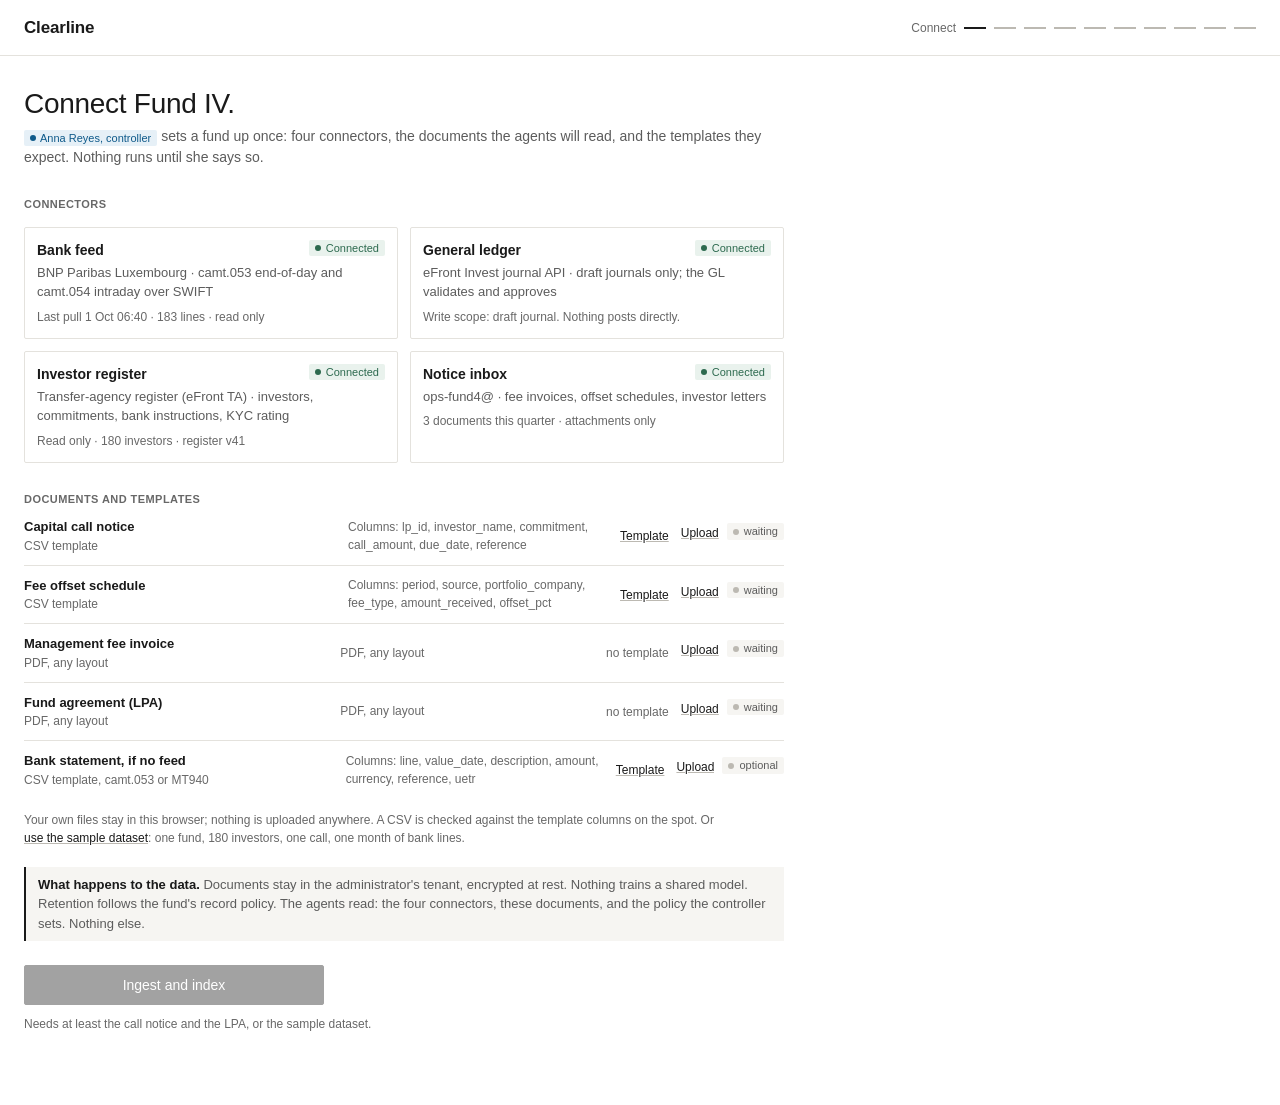
==== index.html @ 4b1d2eee "One seeded dataset drives every screen, with a visible audit The page now generates its material onc" ====
<!doctype html>
<html lang="en">
<head>
<meta charset="utf-8">
<meta name="viewport" content="width=device-width, initial-scale=1, viewport-fit=cover">
<meta name="description" content="Clearline: agentic fund operations for a private-markets fund administrator. A Luxembourg RAIF, one capital call, four agents, people release. A product demo on synthetic data.">
<title>Clearline Fund Ops</title>
</head>
<body>
<style>
/* Clearline, material-first. Relay tokens verbatim. One screen per case: what came in | what the agents did | what you decide. */
:root{--ink:#1a1a1a;--ink-2:#5c5c5c;--ink-3:#686868;--line:#e4e2dd;--line-strong:#bcb9b2;--surface:#ffffff;--subtle:#f6f5f2;--selected:#ecebe6;--critical:#b3121f;--critical-soft:#fbecec;--positive:#2d6a4f;--positive-soft:#e9f2ed;--caution:#7a5200;--caution-soft:#faf3e1;--agent:#4a3f9a;--agent-soft:#edeaf7;--advisor:#0f5a8a;--advisor-soft:#e6f0f7;--client:#0e6b5e;--client-soft:#e4f1ee;--font:"Helvetica Neue",Helvetica,Arial,system-ui,sans-serif;--radius:2px;--radius-lg:8px;--text-caption:11px;--text-meta:12px;--text-body:13px;--text-lead:14px;--text-brief:15px;--text-heading:16px;--text-brand:17px;--text-stat:20px;--text-stat-lg:24px;--text-title:28px;--text-display:30px;color-scheme:light}
*{box-sizing:border-box}
html{font-family:var(--font)}
body{margin:0;background:var(--surface);color:var(--ink);font-size:var(--text-lead);line-height:1.5}
:focus-visible{outline:2px solid var(--ink);outline-offset:2px}
button{font:inherit}
h1,h2,h3,p{margin:0}
.tnum{font-variant-numeric:tabular-nums}
.meta{font-size:var(--text-meta);color:var(--ink-3)}
.top{position:sticky;top:env(safe-area-inset-top,0px);z-index:5;display:flex;height:56px;align-items:center;gap:16px;border-bottom:1px solid var(--line);background:var(--surface);padding:0 24px}
.brand{font-size:var(--text-brand);font-weight:600;letter-spacing:-.01em}
.prog{margin-left:auto;display:flex;align-items:center;gap:8px;font-size:var(--text-meta);color:var(--ink-3)}
.prog i{display:inline-block;width:22px;height:2px;background:var(--line-strong)}.prog i.on{background:var(--ink)}
.back{font-size:var(--text-meta);color:var(--ink-3);background:none;border:0;cursor:pointer;padding:0;text-decoration:underline;text-decoration-color:var(--line-strong)}
main{padding:32px 24px 72px}
.wrap{max-width:1240px;margin:0 auto}
h1.t{font-size:var(--text-title);font-weight:300;line-height:1.15;letter-spacing:-.01em}
.sub{margin-top:6px;color:var(--ink-2)}
.cols{display:grid;grid-template-columns:1.2fr 1.1fr .8fr;gap:28px;margin-top:28px;align-items:start}
.col{min-width:0}
.col>h2{font-size:var(--text-caption);font-weight:600;letter-spacing:.04em;text-transform:uppercase;color:var(--ink-3);margin-bottom:10px;display:flex;align-items:center;gap:8px}
.col>h3{font-size:var(--text-caption);font-weight:600;letter-spacing:.04em;text-transform:uppercase;color:var(--ink-3);margin:18px 0 8px}
.col>h2 .num{display:inline-flex;width:18px;height:18px;border-radius:50%;background:var(--ink);color:var(--surface);font-size:var(--text-caption);align-items:center;justify-content:center;font-weight:600}
.who{display:inline-flex;align-items:center;gap:4px;border-radius:var(--radius);padding:0 6px;font-size:var(--text-caption);font-weight:500;text-transform:none;letter-spacing:0}
.who i{display:inline-block;width:6px;height:6px;border-radius:50%}
.who.agent{background:var(--agent-soft);color:var(--agent)}.who.agent i{background:var(--agent)}
.who.you{background:var(--advisor-soft);color:var(--advisor)}.who.you i{background:var(--advisor)}
.who.client{background:var(--client-soft);color:var(--client)}.who.client i{background:var(--client)}
/* documents */
.doc{border:1px solid var(--line);border-radius:var(--radius);background:var(--surface)}
.doc .hd{display:flex;justify-content:space-between;gap:8px;align-items:baseline;flex-wrap:wrap;padding:10px 12px;border-bottom:1px solid var(--line-strong);font-size:var(--text-meta);color:var(--ink-2)}
.doc .hd b{color:var(--ink);font-weight:600;font-size:var(--text-body)}
table{width:100%;border-collapse:collapse;font-size:var(--text-body)}
th{padding:6px 12px;text-align:left;font-size:var(--text-caption);font-weight:400;color:var(--ink-3);border-bottom:1px solid var(--line)}
td{padding:7px 12px;border-bottom:1px solid var(--line);vertical-align:top}
tr:last-child td{border-bottom:0}
td.num,th.num{text-align:right;white-space:nowrap}
td.dt{white-space:nowrap}
td.desc{font-family:ui-monospace,SFMono-Regular,Menlo,monospace;font-size:var(--text-meta);letter-spacing:-.01em;color:var(--ink-2)}
tr.hl td{background:var(--caution-soft)}
tr.hl td:first-child{box-shadow:inset 3px 0 0 var(--caution)}
tr.ok td{background:var(--positive-soft)}
.tscroll{overflow-x:auto}
.rec{border:1px solid var(--line);border-radius:var(--radius);padding:10px 12px;margin-top:10px;font-size:var(--text-body)}
.rec .nm{font-weight:600;font-size:var(--text-lead)}
.rec dl{display:grid;grid-template-columns:auto 1fr;gap:2px 10px;margin:6px 0 0;font-size:var(--text-meta)}
.rec dt{color:var(--ink-3)}.rec dd{margin:0;color:var(--ink-2)}
.rec.pick{box-shadow:inset 0 0 0 2px var(--ink)}
.rec .tag{float:right;font-size:var(--text-caption);font-weight:500;padding:0 6px;border-radius:var(--radius);margin-left:8px}
.tag.p{background:var(--positive-soft);color:var(--positive)}.tag.c{background:var(--caution-soft);color:var(--caution)}.tag.n{background:var(--subtle);color:var(--ink-2)}
.entry{border:1px solid var(--line);border-radius:var(--radius);background:var(--subtle);font-size:var(--text-body)}
.entry .hd{display:grid;grid-template-columns:1fr auto;gap:12px;padding:6px 12px;border-bottom:1px solid var(--line);font-size:var(--text-caption);color:var(--ink-3)}
.entry .hd b{font-weight:600;color:var(--ink-2)}
.entry .ln{display:grid;grid-template-columns:1fr auto;gap:12px;padding:6px 12px}
.entry .ln+.ln{border-top:1px solid var(--line)}
.entry .ft{padding:6px 12px;border-top:1px solid var(--line);font-size:var(--text-caption);color:var(--ink-3)}
.entry.posted{background:var(--positive-soft);border-color:color-mix(in srgb,var(--positive) 40%,transparent)}
.entry.dropped{opacity:.55}
.b{display:inline-flex;min-height:40px;align-items:center;justify-content:center;border-radius:var(--radius);padding:8px 14px;line-height:1.3;font-size:var(--text-lead);border:1px solid var(--ink);background:var(--surface);color:var(--ink);cursor:pointer;width:100%;text-align:center}
.b:hover{background:var(--subtle)}
.b.pri{background:var(--ink);color:var(--surface)}.b.pri:hover{opacity:.85;background:var(--ink)}
.b+.b{margin-top:8px}
.b[disabled]{opacity:.4;cursor:not-allowed}
.acts{margin-top:14px}
.hint{margin-top:10px;font-size:var(--text-meta);color:var(--ink-3)}
.done{border:1px solid color-mix(in srgb,var(--positive) 40%,transparent);background:var(--positive-soft);border-radius:var(--radius);padding:10px 12px;font-size:var(--text-body)}
.done.over{border-color:var(--line-strong);background:var(--subtle)}
.done b{display:block;font-weight:600;margin-bottom:2px}
.next{margin-top:12px}
.lead{display:flex;gap:16px;align-items:flex-start;margin-top:20px;border-top:1px solid var(--line);padding-top:20px}
.lead p{font-size:var(--text-lead);color:var(--ink-2)}
.narrow{max-width:760px}
.src{margin-top:10px;border-left:2px solid var(--ink);padding:8px 12px;background:var(--subtle);font-size:var(--text-body);color:var(--ink-2)}
.src b{color:var(--ink);font-weight:600}
tr.clk{cursor:pointer}tr.clk:hover td{background:var(--subtle)}tr.sel td{background:var(--selected)}
tr.clk:focus-visible{outline:2px solid var(--ink);outline-offset:-2px}
.ask{margin-top:16px}
.ask input{height:40px;width:100%;border:1px solid var(--line-strong);background:var(--surface);padding:0 10px;font-size:var(--text-lead);color:var(--ink);border-radius:var(--radius)}
.chips{display:flex;gap:6px;flex-wrap:wrap;margin-top:8px}
.chip{border:1px solid var(--line);background:var(--subtle);padding:4px 10px;font-size:var(--text-meta);color:var(--ink-2);border-radius:var(--radius);cursor:pointer}
.chip.on{border-color:var(--ink);color:var(--ink);background:var(--selected)}
.answer{margin-top:12px;border:1px solid color-mix(in srgb,var(--agent) 30%,transparent);background:color-mix(in srgb,var(--agent-soft) 40%,var(--surface));padding:12px 14px;border-radius:var(--radius);font-size:var(--text-lead);line-height:1.6}
.answer .s{margin-top:8px;font-size:var(--text-caption);color:var(--ink-3)}
.toast{position:fixed;left:50%;bottom:calc(16px + env(safe-area-inset-bottom,0px));transform:translateX(-50%);background:var(--ink);color:var(--surface);padding:8px 14px;border-radius:var(--radius);font-size:var(--text-body);opacity:0;transition:opacity .2s;pointer-events:none;z-index:9;max-width:90vw}
.toast.show{opacity:1}
.hidden{display:none !important}
.rev{margin-top:40px;border-top:1px solid var(--line);padding-top:16px;font-size:var(--text-meta);color:var(--ink-3)}
.rev details{margin-top:8px}.rev summary{cursor:pointer;color:var(--ink-2)}
.rev ul{margin:8px 0 0;padding-left:18px;color:var(--ink-2);font-size:var(--text-body);max-width:720px}
/* analysis figure: two or three bars to one scale, every value printed */
.fig{margin-top:12px;border:1px solid var(--line);border-radius:var(--radius);padding:12px 14px;background:var(--surface)}
.fig .cap{font-size:var(--text-caption);color:var(--ink-3);margin-bottom:8px}
.fig .bar{display:grid;grid-template-columns:84px 1fr auto;gap:8px 12px;align-items:center;font-size:var(--text-body);margin-top:6px}
.fig .bar .l{color:var(--ink-2)}
.fig .bar .t{height:10px;background:var(--subtle);border-radius:var(--radius);position:relative;overflow:hidden}
.fig .bar .t i{position:absolute;left:0;top:0;bottom:0;background:var(--ink)}
.fig .bar .t i.extra{background:var(--caution)}
.fig .bar .t i.gap{background:var(--critical);min-width:6px}
.fig .bar .v{font-size:var(--text-meta);color:var(--ink-2);white-space:nowrap}
.fig .bar .v em{font-style:normal;color:var(--caution)}
.fig .bar .v em.g{color:var(--critical)}
.fig .verdict{margin-top:10px;padding-top:10px;border-top:1px solid var(--line);font-size:var(--text-lead);font-weight:600}
.fig .verdict.c{color:var(--caution)}.fig .verdict.f{color:var(--critical)}.fig .verdict.p{color:var(--positive)}.fig .verdict.n{color:var(--ink-2)}
/* agent pipeline and trace */
.pipe{display:flex;gap:6px;flex-wrap:wrap}
.pipe .ag{display:inline-flex;align-items:center;gap:6px;border:1px solid var(--line);border-radius:var(--radius);padding:4px 8px;font-size:var(--text-meta);color:var(--ink-2);background:var(--surface)}
.pipe .ag i{display:inline-block;width:7px;height:7px;border-radius:50%;background:var(--positive)}
.pipe .ag.stop{border-color:var(--caution);color:var(--ink);background:var(--caution-soft)}
.pipe .ag.stop i{background:var(--caution)}
.pipe .ag.over{border-color:var(--line-strong);color:var(--ink-2);background:var(--subtle)}
.pipe .ag.over i{background:var(--line-strong)}
.pipe .arrow{align-self:center;color:var(--ink-3);font-size:var(--text-meta)}
.trace{margin-top:14px;border-left:1px solid var(--line);padding-left:0;list-style:none;margin-left:10px}
.trace li{position:relative;padding:0 0 14px 20px}
.trace li:last-child{padding-bottom:0}
.trace li::before{content:"";position:absolute;left:-5px;top:7px;width:9px;height:9px;border-radius:50%;background:var(--agent);border:2px solid var(--surface)}
.trace li.stop::before{background:var(--caution)}
.trace li.you::before{background:var(--advisor)}
.trace .hd{display:flex;gap:8px;align-items:baseline;flex-wrap:wrap}
.trace .nm{font-size:var(--text-caption);font-weight:600;color:var(--agent);letter-spacing:.03em;text-transform:uppercase}
.trace .nm span{font-weight:400;text-transform:none;letter-spacing:0;color:var(--ink-3)}
.trace li.stop .nm{color:var(--caution)}
.trace li.you .nm{color:var(--advisor)}
.trace .at{font-size:var(--text-caption);color:var(--ink-3)}
.trace .did{font-size:var(--text-body);color:var(--ink);margin-top:2px;line-height:1.5}
.trace .did b{font-weight:600}
.trace details{margin-top:6px;font-size:var(--text-meta)}
.trace summary{cursor:pointer;color:var(--ink-3);text-decoration:underline;text-decoration-color:var(--line)}
.trace .ev{margin-top:6px;border:1px solid var(--line);border-radius:var(--radius);background:var(--subtle);padding:8px 10px}
.trace .ev dl{display:grid;grid-template-columns:auto 1fr;gap:3px 10px;margin:0}
.trace .ev dt{color:var(--ink-3)}.trace .ev dd{margin:0;color:var(--ink-2);overflow-wrap:anywhere}
.conf{font-size:var(--text-caption);color:var(--ink-3)}
.conf.lo{color:var(--caution)}
.ver{margin-top:14px;padding-top:10px;border-top:1px solid var(--line);font-size:var(--text-caption);color:var(--ink-3);line-height:1.5}
.agents{display:grid;grid-template-columns:repeat(4,1fr);gap:12px;margin-top:24px;max-width:960px}
.agents .a{border:1px solid var(--line);border-radius:var(--radius);padding:12px;min-width:0}
.agents .a .n{font-size:var(--text-caption);font-weight:600;color:var(--agent);text-transform:uppercase;letter-spacing:.03em}
.agents .a .n span{font-weight:400;text-transform:none;letter-spacing:0;color:var(--ink-3)}
.agents .a .v{font-size:var(--text-stat);font-weight:300;line-height:1.1;margin-top:4px}
.agents .a .l{font-size:var(--text-meta);color:var(--ink-3);margin-top:2px}
.policy{margin-top:16px;max-width:960px;border-left:2px solid var(--ink);padding:8px 12px;background:var(--subtle);font-size:var(--text-body);color:var(--ink-2)}
.policy b{color:var(--ink);font-weight:600}
.why{margin-top:14px;max-width:760px;font-size:var(--text-body);color:var(--ink-2)}
/* three beats */
.beats{display:grid;grid-template-columns:repeat(3,1fr);gap:12px;margin-top:20px}
.beat{border-top:2px solid var(--line);padding-top:10px;min-width:0}
.beat.on{border-top-color:var(--ink)}
.beat .n{font-size:var(--text-caption);color:var(--ink-3);letter-spacing:.04em;text-transform:uppercase}
.beat .x{margin-top:4px;font-size:var(--text-body);color:var(--ink)}
/* opener meter */
.meter{margin-top:20px;max-width:720px}
.meter .track{display:flex;height:14px;border-radius:var(--radius);overflow:hidden;gap:2px}
.meter .track i{display:block;height:100%}
.meter .leg{display:flex;gap:20px;flex-wrap:wrap;margin-top:10px;font-size:var(--text-body);color:var(--ink-2)}
.meter .leg b{display:inline-block;width:10px;height:10px;border-radius:2px;margin-right:6px;vertical-align:middle}
.after{margin-top:14px;font-size:var(--text-body);color:var(--ink-2)}
/* connect, ingest, feedback, learning */
.grid2{display:grid;grid-template-columns:repeat(2,1fr);gap:12px;margin-top:14px}
.card{border:1px solid var(--line);border-radius:var(--radius);padding:12px;min-width:0;font-size:var(--text-body)}
.card .n{font-weight:600;font-size:var(--text-lead)}
.card .d{color:var(--ink-2);margin-top:2px}
.card .l{margin-top:6px;font-size:var(--text-meta);color:var(--ink-3)}
.st{display:inline-flex;align-items:center;gap:5px;font-size:var(--text-caption);font-weight:500;padding:0 6px;border-radius:var(--radius);float:right;margin-left:8px}
.st i{width:6px;height:6px;border-radius:50%;display:inline-block}
.st.ok{background:var(--positive-soft);color:var(--positive)}.st.ok i{background:var(--positive)}
.st.wait{background:var(--subtle);color:var(--ink-2)}.st.wait i{background:var(--line-strong)}
.st.warn{background:var(--caution-soft);color:var(--caution)}.st.warn i{background:var(--caution)}
.sec{font-size:var(--text-caption);font-weight:600;letter-spacing:.04em;text-transform:uppercase;color:var(--ink-3);margin-top:28px}
.uprow{display:grid;grid-template-columns:1.2fr 1fr auto auto;gap:12px;align-items:center;padding:10px 0;border-bottom:1px solid var(--line);font-size:var(--text-body)}
.uprow:last-child{border-bottom:0}
.uprow .n{font-weight:600}.uprow .m{font-size:var(--text-meta);color:var(--ink-3)}
.uprow .f{font-size:var(--text-meta);color:var(--ink-2);min-width:0;overflow-wrap:anywhere}
.lnk{font-size:var(--text-meta);color:var(--ink);text-decoration:underline;text-decoration-color:var(--line-strong);background:none;border:0;padding:0;cursor:pointer;white-space:nowrap}
.file{position:relative;overflow:hidden;display:inline-block}
.file input{position:absolute;inset:0;opacity:0;cursor:pointer;width:100%}
.stage{border:1px solid var(--line);border-radius:var(--radius);margin-top:12px}
.stage .hd{display:flex;justify-content:space-between;gap:8px;flex-wrap:wrap;padding:8px 12px;border-bottom:1px solid var(--line-strong);font-size:var(--text-body)}
.stage .hd b{font-weight:600}
.stage ol{margin:0;padding:8px 12px 8px 30px;font-size:var(--text-body);color:var(--ink-2)}
.stage li{padding:2px 0}
.stage li b{color:var(--ink);font-weight:600}
.chunk{margin:8px 12px 12px;border-left:2px solid var(--agent);background:var(--subtle);padding:8px 12px;font-size:var(--text-meta);color:var(--ink-2)}
.chunk b{color:var(--agent);font-weight:600}
.steps{display:grid;grid-template-columns:repeat(5,1fr);gap:10px;margin-top:16px}
.step{border-top:2px solid var(--ink);padding-top:8px;min-width:0}
.step .n{font-size:var(--text-caption);color:var(--ink-3);letter-spacing:.04em;text-transform:uppercase}
.step .v{font-size:var(--text-stat);font-weight:300;line-height:1.1;margin-top:4px}
.step .x{margin-top:4px;font-size:var(--text-meta);color:var(--ink-2)}
.fb{margin-top:16px;border-top:1px solid var(--line);padding-top:12px}
.fb .meta{margin-bottom:6px}
.fb textarea{width:100%;min-height:64px;border:1px solid var(--line-strong);border-radius:var(--radius);padding:8px 10px;font:inherit;font-size:var(--text-body);color:var(--ink);margin-top:8px;resize:vertical}
.fb .corr{display:grid;grid-template-columns:1fr 110px;gap:6px;margin-top:6px}
.fb .corr input{height:30px;border:1px solid var(--line-strong);border-radius:var(--radius);padding:0 8px;font:inherit;font-size:var(--text-meta);min-width:0}
.fb .corr input.num{text-align:right;font-variant-numeric:tabular-nums}
.fbd{margin-top:12px;border:1px solid var(--line);border-radius:var(--radius);padding:10px 12px;font-size:var(--text-body);background:var(--subtle)}
.fbd b{font-weight:600}
.fbd .to{margin-top:6px;font-size:var(--text-meta);color:var(--ink-2)}
.fbd .to b{color:var(--agent)}
.learn table td,.learn table th{vertical-align:top}
.learn td.w{color:var(--ink-2);font-size:var(--text-meta)}
.kpi{display:flex;gap:28px;flex-wrap:wrap;margin-top:14px}
.kpi .v{font-size:var(--text-stat-lg);font-weight:300;line-height:1.1}.kpi .l{font-size:var(--text-meta);color:var(--ink-3);margin-top:2px}
@media(max-width:960px){.grid2,.steps{grid-template-columns:1fr}.uprow{grid-template-columns:1fr;gap:4px}.agents{grid-template-columns:repeat(2,1fr)}.beats{grid-template-columns:1fr}.cols{grid-template-columns:1fr}.top{padding:0 16px}main{padding:20px 16px 60px}.prog i{display:none}.toast{top:calc(64px + env(safe-area-inset-top,0px));bottom:auto}}
@media (prefers-reduced-motion: reduce){.toast{transition:none}}
</style>

<header class="top"><span class="brand">Clearline</span><button class="back hidden" id="back">Back</button><span class="prog" id="prog"></span></header>
<main><div class="wrap" id="content"></div></main>
<div class="toast" id="toast" role="status" aria-live="polite"></div>

<script>
(function(){
'use strict';
function el(id){ return document.getElementById(id); }
function esc(s){ return String(s).replace(/[&<>"]/g,function(c){return {'&':'&amp;','<':'&lt;','>':'&gt;','"':'&quot;'}[c];}); }
function n(v){ return Math.abs(v).toLocaleString('en-US',{minimumFractionDigits:2,maximumFractionDigits:2}); }
function n0(v){ return Math.abs(v).toLocaleString('en-US'); }
function amt(v){ return v<0?'('+n(v)+')':n(v); }
function amt0(v){ return v<0?'('+n0(v)+')':n0(v); }
function who(w,l){ return '<span class="who '+w+'"><i></i>'+(l||{agent:'Clearline',you:'You',client:'Client'}[w])+'</span>'; }
function toast(m){ var t=el('toast'); t.textContent=m; t.classList.add('show'); clearTimeout(toast._t); toast._t=setTimeout(function(){t.classList.remove('show');},2000); }

// ---------- dataset (synthetic, generated once from a seed; every figure on every screen derives from it) ----------
// Timeline: capital call CC-009 due 29 Sep 2026. Bank statement for 29 and 30 Sep received 1 Oct 06:40. Agents ran 1 Oct 06:40.
// Priya settled four cases on 1 Oct. The client asked on Friday 2 Oct. Q3 statements signed 12 Nov.
var FUND={name:'Meridian European Buyout IV SCSp SICAV-RAIF',short:'Fund IV',ccy:'EUR',commit:850000000,callPct:0.05,call:'CC-009',due:'29 Sep',feeRate:0.02,offset:12500,gate:0.90,tol:25,lpaLimit:100,iban:'LU28 0019 4471 0000 1234 5',bank:'BNP Paribas Luxembourg',opening:22414633.21,
 aifm:'Meridian Capital Partners S.à r.l. (AIFM)'};
var NAMED={'LP-0007':['Rheinland Versorgungswerk',75000000],'LP-0023':['Nordvik Pensjon AS',50000000],'LP-0041':['Ashworth University Endowment',40000000],'LP-0042':['Ashworth University Foundation',5000000],'LP-0096':['Bayfront Secondary and Primary Fund VII',25000000],'LP-0112':['Alder Family Office Ltd',6800000],'LP-0118':['Kestrel Teachers Pension Scheme',12300000],'LP-0150':['Larchmont RE AG',9600000],'LP-0171':['Carraway Family Holdings',10000000]};
function rng(seed){ return function(){ seed=(seed*1664525+1013904223)%4294967296; return seed/4294967296; }; }
var INV=(function(){ var r=rng(20260929); var P=['Ald','Bran','Cald','Dorn','Esk','Fen','Gal','Hal','Ing','Kirk','Lund','Mor','Nor','Oak','Pell'], Q=['well','bury','stad','mark','ford','holm','ridge','wick','berg','dale','mere','ton']; var B=['Pension Fund','Family Office','Insurance AG','Foundation','Stiftung','Versorgungswerk','Capital Partners','Trust']; var named=Object.keys(NAMED); var remaining=FUND.commit-named.reduce(function(s,id){return s+NAMED[id][1];},0); var others=180-named.length; var w=[]; for(var i=0;i<others;i++) w.push(0.4+r()*r()*6); var ws=w.reduce(function(a,b){return a+b;},0); var amts=w.map(function(x){return Math.round(remaining*x/ws/100000)*100000;}); amts[0]+=remaining-amts.reduce(function(a,b){return a+b;},0); var list=[],k=0; for(var i=1;i<=180;i++){ var id='LP-'+String(i).padStart(4,'0'); if(NAMED[id]) list.push({id:id,name:NAMED[id][0],commit:NAMED[id][1]}); else list.push({id:id,name:P[i%15]+Q[Math.floor(i/15)%12]+' '+B[(i*3)%8],commit:amts[k++]}); } list.forEach(function(x){ x.call=Math.round(x.commit*FUND.callPct); x.share=x.commit/FUND.commit; }); return list; })();
var BYID={}; INV.forEach(function(x){BYID[x.id]=x;});
function inv(id){ return BYID[id]; }
var LINES=(function(){ var fixed={85:'LP-0112',86:'LP-0118',87:'LP-0096',88:'LP-0096',89:'LP-0023',90:'LP-0150',178:'LP-0042',179:'LP-0041',180:'LP-0007'}; var desc={85:'SEPA/SWIFT CREDIT ALDER FAMILY OFFICE LTD REF MEB IV CC-009 LP-0112',86:'SEPA/SWIFT CREDIT KESTREL TEACHERS PENSION SCHEME REF CC-009 LP-0118',87:'SEPA/SWIFT CREDIT BAYFRONT SEC PRIM VII LP CC-009',88:'SEPA/SWIFT CREDIT BAYFRONT SEC PRIM VII LP CC-009',89:'SEPA/SWIFT CREDIT NORDVIK PENSJON AS REF CC009',90:'SEPA/SWIFT CREDIT LARCHMONT RE AG REF MEB IV CC-009 LP-0150',178:'SEPA/SWIFT CREDIT ASHWORTH UNIV FDN REF MEB IV CC-009 LP-0042',179:'SEPA/SWIFT CREDIT ASHWORTH UNIV FOUNDATION REF MEB4',180:'SEPA/SWIFT CREDIT RHEINLAND VERSORGUNGSWERK REF MEB IV CC-009 LP-0007'}; var used={'LP-0171':true}; Object.keys(fixed).forEach(function(n){used[fixed[n]]=true;}); var pool=INV.filter(function(x){return !used[x.id];}); var pi=0, L=[]; for(var n=1;n<=183;n++){ var row={n:n,date:n<=120?'29 Sep':'30 Sep',kind:'call'}; if(fixed[n]){ var x=inv(fixed[n]); row.inv=x.id; row.amt=n===89?x.call-35:x.call; row.desc=desc[n]; if(n<=90) row.date='29 Sep'; } else if(n===181){ row.desc='WIRE OUT MERIDIAN CAPITAL PARTNERS SARL MGMT FEE Q3'; row.amt=-Math.round(FUND.commit*FUND.feeRate/4); row.kind='fee'; } else if(n===182){ row.desc='ACCOUNT MAINTENANCE FEE SEP'; row.amt=-120; row.kind='bankfee'; } else if(n===183){ row.desc='CREDIT INTEREST SEP'; row.amt=1842.17; row.kind='interest'; } else { var y=pool[pi++]; row.inv=y.id; row.amt=y.call; row.desc='SEPA/SWIFT CREDIT '+y.name.toUpperCase()+' REF MEB IV CC-009 '+y.id; } L.push(row); } return L; })();
function L(n){ return LINES[n-1]; }
var EXC={88:'dup',179:'name',181:'fee',89:'short'};
var D=(function(){ var d={}; d.callTotal=INV.reduce(function(s,x){return s+x.call;},0); d.commitTotal=INV.reduce(function(s,x){return s+x.commit;},0); d.lines=LINES.length; d.credits=LINES.filter(function(l){return l.amt>0;}).length; d.sumCredits=LINES.filter(function(l){return l.amt>0;}).reduce(function(s,l){return s+l.amt;},0); d.movements=LINES.reduce(function(s,l){return s+l.amt;},0); d.closing=Math.round((FUND.opening+d.movements)*100)/100; var paid={}; LINES.forEach(function(l){ if(l.inv) paid[l.inv]=(paid[l.inv]||0)+l.amt; }); d.paid=paid; d.funded=Object.keys(paid).length; d.late=INV.filter(function(x){return !paid[x.id];}); d.exceptions=Object.keys(EXC).map(Number); d.auto=d.lines-d.exceptions.length; var seen={}; d.dups=[]; LINES.forEach(function(l){ if(!l.inv) return; var k=l.inv+'|'+l.amt+'|'+l.date; if(seen[k]) d.dups.push([seen[k],l.n]); else seen[k]=l.n; }); var first={}; d.nearNames=[]; INV.forEach(function(x){ var w=x.name.split(' ')[0]; if(first[w]) d.nearNames.push([first[w],x.id]); else first[w]=x.id; }); d.fee=Math.round(FUND.commit*FUND.feeRate/4); d.feeNet=d.fee-FUND.offset; return d; })();
var LEDGER={q:{contrib:D.callTotal,dist:0,income:312800,fees:-D.fee,offsets:FUND.offset,expenses:-249900,realised:0,unreal:19040000,carry:-2890000},si:{contrib:569500000,dist:-105400000,income:7017600,fees:-38250000,offsets:333795,expenses:-3338800,realised:73610000,unreal:122910000,carry:-29607200}};
var ROWS=[['Contributions','contrib','contrib'],['Distributions','dist','dist'],['Investment income','income','gl'],['Management fees','fees','fee'],['Fee offsets','offsets','fee'],['Expenses','expenses','gl'],['Realised gains','realised','gl'],['Unrealised gains','unreal','val'],['Carried interest','carry','wf']];
function alloc(v,x){ return Math.round(v*x.share); }
function stmtRows(x){ var q=ROWS.map(function(r){return alloc(LEDGER.q[r[1]],x);}), si=ROWS.map(function(r){return alloc(LEDGER.si[r[1]],x);}); var sum=function(a){return a.reduce(function(s,v){return s+v;},0);}; var ci=sum(si), cq=sum(q), open=ci-cq; var out=[['Commitment',null,x.commit,'sub'],['Opening balance',open,0,'prior']]; ROWS.forEach(function(r,i){ out.push([r[0],q[i],si[i],r[2]]); }); out.push(['Closing balance',open+cq,ci,'tie',true]); out.push(['Unfunded commitment',null,x.commit-alloc(LEDGER.si.contrib,x),'unf']); return out; }
function pct(x){ return (x.share*100).toFixed(2)+'%'; }
function csv(rows){ return 'data:text/csv;charset=utf-8,'+encodeURIComponent(rows.map(function(r){return r.map(function(v){return /[",\n]/.test(String(v))?'"'+String(v).replace(/"/g,'""')+'"':v;}).join(',');}).join('\n')); }
var DATASET={investors:csv([['lp_id','investor_name','commitment','share','call_amount','due_date','reference','received_by_30_sep']].concat(INV.map(function(x){return [x.id,x.name,x.commit,x.share.toFixed(6),x.call,'2026-09-29','MEB IV CC-009 '+x.id,D.paid[x.id]||0];}))),lines:csv([['line','value_date','description','amount','currency','matched_lp','exception']].concat(LINES.map(function(l){return [l.n,l.date==='29 Sep'?'2026-09-29':'2026-09-30',l.desc,l.amt,FUND.ccy,l.inv||'',EXC[l.n]||''];})))};

// ---------- material built from the dataset ----------
var FEED=FUND.bank+', camt.053 end-of-day statement for 29 and 30 Sep, received 1 Oct 06:40';
var KIND={Intake:'rules',Matching:'model',Reconciliation:'rules',Posting:'policy'};
function bankRows(from,to,okIds){ var rows=[]; for(var n=from;n<=to;n++){ var l=L(n); rows.push([n,l.date,l.desc,l.amt,EXC[n]?'hl':(l.inv&&okIds.indexOf(n)>=0?'ok':'')]); } return rows; }
function bankStmt(from,to,ok){ return {title:'Bank statement, '+FUND.short+' operating account '+FUND.iban,sub:L(from).date+' 2026, lines '+from+' to '+to,rows:bankRows(from,to,ok)}; }
var BAY=inv('LP-0096'), NOR=inv('LP-0023'), END=inv('LP-0041'), FDN=inv('LP-0042'), CAR=inv('LP-0171');
var CASES=[
 {id:'dup',title:'Bayfront paid twice',
  stmt:bankStmt(85,89,[85,86]),
  recs:[{nm:BAY.id+' · '+BAY.name,tag:['Called once','n'],kv:[['Commitment',n0(BAY.commit)+' ('+pct(BAY)+' of '+n0(FUND.commit)+')'],['Call CC-009','5% of commitment: '+n0(BAY.call)+', due 29 Sep'],['Received',n0(L(87).amt)+' on 29 Sep, line 87'],['Received again',n0(L(88).amt)+' on 29 Sep, line 88'],['Instructions on file','Verified by call-back 12 Mar 2026']],pick:true}],
  entry:{hd:'Proposed for line 88',ln:[['Dr 1000 Cash',n(L(88).amt)],['Cr 2320 Refunds payable to investors, '+BAY.id,n(L(88).amt)]],ft:'A refund payable, not a contribution. Reversed by journal if Bayfront asks to apply it to CC-010 instead.'},
  agents:[
   {n:'Intake',at:'06:40:12',did:'Read the bank statement: <b>'+D.lines+' lines</b>, 29 and 30 Sep, IBAN …4471 = '+FUND.short+' operating. Lines 87 and 88 carry the <b>same wire ID</b>.',ev:[['Source',FEED],['Lines 87 and 88','UETR (the wire\'s unique end-to-end ID) 7f3a…c91e on both; one minute apart, 14:02 and 14:03; same ordering bank'],['Fund','IBAN …4471 maps to '+FUND.short+'; 0 lines unassigned']]},
   {n:'Matching',at:'06:40:31',conf:0.88,did:'Matched line 87 to <b>'+BAY.id+' Bayfront</b>: reference, amount and payer all agree. Line 88 repeats 87 while '+BAY.id+' is already satisfied, so flagged <b>probable duplicate</b>.',ev:[['Signals','Reference "MEB IV CC-009 '+BAY.id+'" · amount = call exactly · payer = register · '+BAY.id+' already paid'],['Base rate','11 of 12 second identical receipts on this book in 24 months were duplicates; the twelfth was a second call the agent could not see'],['Model','matcher v2.3, calibrated 30 Jun 2026 on 1,212 wires; 0.88 is the calibrated probability that this entry is the one a controller would post']]},
   {n:'Reconciliation',at:'06:41:05',did:'Owed <b>'+n0(BAY.call)+'</b>, received <b>'+n0(D.paid[BAY.id])+'</b>. Surplus '+n0(D.paid[BAY.id]-BAY.call)+'. No open second call for Bayfront; CC-010 not yet issued.',ev:[['History','Bayfront: 8 prior calls (CC-001 to CC-008), no duplicate before'],['Pattern','Same UETR means the bank re-released the message after a timeout; a genuine second payment carries a new UETR'],['Cash','Bank closing 30 Sep '+n(D.closing)+' = ledger 1000 Cash, with both lines included']]},
   {n:'Posting',at:'06:41:20',stop:true,did:'<b>0.88 is below the '+FUND.gate.toFixed(2)+' gate</b>, and a refund is never automatic at any score. Prepared the hold and drafted the return for a person.',ev:[['Gate','Confidence 0.88 < '+FUND.gate.toFixed(2)+' ('+FUND.short+' policy v3) · action class: refund = always a person'],['Prepared','Hold in 2320 Refunds payable; return via '+FUND.bank+' as a same-UETR reversal first, refund wire to the instructions on file as fallback; or apply to CC-010 if Bayfront asks'],['Control','Refund instructions are never taken from a letter or email; call-back to the treasury number on file first (LPA v2 · s.7.1 · chunk c201; firm payment policy P-12). Script drafted.'],['Who releases','Priya decides the hold; the GP approves the refund; Anna and a second signatory release after the call-back; the depositary\'s cash-flow check applies']]}
  ],
  beats:['Two wires from the same payer, same amount, same wire ID, one minute apart','Bayfront was asked for '+n0(BAY.call)+' once; line 87 already covers it','Hold line 88 and start the return, or decline and handle it yourself'],
  fig:{cap:'Bayfront, call CC-009',bars:[['Asked',BAY.call,BAY.call,''],['Received',D.paid[BAY.id],BAY.call,'extra']],verdict:['Received '+n0(D.paid[BAY.id]-BAY.call)+' more than asked','c']},
  btn:'Hold line 88, start the return',alt:'Decline, I will handle it',stopLabel:'needs you',
  after:'Line 88 is held in 2320. It never counts as a contribution. The return is drafted; it goes out only after the call-back, the GP\'s approval and a two-signature release.'},
 {id:'name',title:'Two investors, one name',
  stmt:bankStmt(178,181,[178,180]),
  recs:[{nm:FDN.id+' · '+FDN.name,tag:['Paid, line 178','p'],kv:[['Commitment',n0(FDN.commit)],['Call CC-009','5%: '+n0(FDN.call)],['Received',n0(L(178).amt)+' on 30 Sep, line 178']]},{nm:END.id+' · '+END.name,tag:['Not yet paid','c'],kv:[['Commitment',n0(END.commit)],['Call CC-009','5%: '+n0(END.call)],['Received','nothing']],pick:true}],
  entry:{hd:'Proposed for line 179',ln:[['Dr 1000 Cash',n(L(179).amt)],['Cr 1200 Contributions receivable, '+END.id+' Endowment',n(L(179).amt)]],ft:'Clears the receivable booked at the notice date. Reversible by journal.'},
  agents:[
   {n:'Intake',at:'06:40:12',did:'Read line 179: <b>no investor reference</b> in the wire text, only "ASHWORTH UNIV FOUNDATION REF MEB4".',ev:[['Source',FEED],['Reference field','"MEB4" is the fund short name only; the expected format is "MEB IV CC-009 LP-nnnn"']]},
   {n:'Matching',at:'06:40:33',conf:0.74,did:'No reference, so tried amount: <b>exactly one investor</b> was asked for '+n0(L(179).amt)+', '+END.id+' Endowment. The payer name fits '+FDN.id+' Foundation better, but '+FDN.id+' was asked for '+n0(FDN.call)+' and paid it on line 178.',ev:[['Rule order','Reference first; then a unique exact amount; name only breaks ties'],['Register',END.id+' '+END.name+', Manchester, UK, called '+n0(END.call)+', nothing received · '+FDN.id+' '+FDN.name+', Manchester, UK, called '+n0(FDN.call)+', received line 178'],['Base rate','On this book, when amount and name disagree and the amount is unique, amount was right 7 of 8 times'],['Model','matcher v2.3; 0.74 because two signals disagree, and a disagreement is never posted without a person']]},
   {n:'Reconciliation',at:'06:41:08',did:'Looked for precedent: <b>CC-006, March 2025</b>, same two investors, same missing reference, resolved by amount. Both Ashworths are paid in full if line 179 goes to the Endowment.',ev:[['CC-006 log','"Wire 1,800,000 from ASHWORTH UNIV FOUNDATION matched to '+END.id+' by amount; '+FDN.id+' paid separately." Released by A. Reyes, 14 Mar 2025'],['If posted to '+FDN.id+' instead',FDN.id+' would be over-paid by '+n0(L(179).amt)+' and '+END.id+' would look delinquent; on CC-006 that error was caught at the statement stage']]},
   {n:'Posting',at:'06:41:22',stop:true,did:'<b>0.74 is below the '+FUND.gate.toFixed(2)+' gate.</b> Prepared the entry to '+END.id+' and proposed a <b>rule change</b> to the controller: require a reference or an exact amount, never a name alone.',ev:[['Gate','Confidence 0.74 < '+FUND.gate.toFixed(2)+' ('+FUND.short+' policy v3)'],['Prepared','Dr 1000 Cash '+n0(L(179).amt)+' / Cr 1200 Contributions receivable '+END.id],['Rule change','Register matching: name similarity may only break a tie between candidates that already match on amount. Proposed to Anna Reyes; pending her approval, not changed by this decision'],['Investor notice','Draft to '+END.name+' treasury asking for the investor reference on future wires']]}
  ],
  beats:['A '+n0(L(179).amt)+' wire with no investor reference, from "Ashworth"','Two Ashworths: the Foundation is paid; the Endowment was asked for exactly '+n0(END.call),'Record it for the Endowment, or decline and handle it yourself'],
  fig:{cap:'Which Ashworth was asked for '+n0(L(179).amt)+'?',bars:[['Foundation',FDN.call,END.call,''],['Endowment',END.call,END.call,''],['Line 179',L(179).amt,END.call,'']],verdict:['Line 179 fits the Endowment exactly','p']},
  btn:'Record line 179 for the Endowment',alt:'Decline, I will handle it',stopLabel:'needs you',
  after:'Both Ashworths are paid in full. The matching-rule change is with Anna for approval; until then a name alone still routes to a person.'},
 {id:'fee',title:'The fee was paid gross',
  stmt:{title:'Fee invoice, offset schedule and bank line',sub:'Q3 2026 management fee',heads:['Document','Date','Item','Amount'],rows:[['Invoice','15 Sep','MANAGEMENT FEE Q3 2026 · 2.0% × '+n0(FUND.commit)+' / 4 · APPROVED A. REYES',D.fee,''],['Offset v7','18 Sep','DIRECTOR FEES RECEIVED BY MANAGER, BRAMBLEWOOD SOFTWARE GMBH (PORTFOLIO CO), AUG · 100% OFFSET, LPA s.6.3',-FUND.offset,'hl'],[181,'30 Sep',L(181).desc,L(181).amt,'hl']]},
  recs:[{nm:'Ledger · Q3 management fee',tag:['Accrued net','n'],kv:[['Basis','2.0% a year on '+n0(FUND.commit)+' commitments, quarterly in arrears'],['Gross',n0(D.fee)],['Offset','('+n0(FUND.offset)+') director fees, schedule v7, 18 Sep'],['Accrued','5010 expense '+n0(D.feeNet)+' / 2100 payable '+n0(D.feeNet)],['Paid',n0(-L(181).amt)+' on 30 Sep, line 181'],['Difference',n0(FUND.offset)+' paid too much']],pick:true}],
  entry:{hd:'Proposed: apply line 181',ln:[['Dr 2100 Management fee payable',n(D.feeNet)],['Dr 1300 Due from manager',n(FUND.offset)],['Cr 1000 Cash',n(D.fee)]],ft:'The accrual stays at '+n0(D.feeNet)+'. The '+n0(FUND.offset)+' is a receivable from the manager, settled by short-paying the Q4 invoice.'},
  agents:[
   {n:'Intake',at:'06:40:14',did:'Read the fee invoice (15 Sep), the <b>offset schedule v7</b> (18 Sep) and bank line 181 (30 Sep, '+n0(D.fee)+' out).',ev:[['Invoice',FUND.aifm+', Q3 2026 management fee, 2.0% × '+n0(FUND.commit)+' / 4 = '+n0(D.fee)+', approved 15 Sep by A. Reyes'],['Offset schedule','v6 (12 Sep): no offsets · v7 (18 Sep): '+n0(FUND.offset)+' director fees from Bramblewood Software GmbH, a portfolio company, received by the manager in August']]},
   {n:'Matching',at:'06:40:36',conf:0.96,did:'Matched line 181 to the Q3 fee invoice. Paid equals the <b>gross invoice</b>, not the net accrual of '+n0(D.feeNet)+'.',ev:[['Signals','Invoice number, payee and amount agree; the only open question is which figure should have been paid'],['Ledger','5010 expense and 2100 payable accrued net at '+n0(D.feeNet)+' on 18 Sep when v7 was posted'],['Fund agreement','s.6.3: 100% of director, monitoring and transaction fees received by the manager reduce the next management fee (LPA v2 · chunk c158, p.52)'],['Model','matcher v2.3; 0.96 because every signal agrees']]},
   {n:'Reconciliation',at:'06:41:10',did:'Variance <b>'+n0(FUND.offset)+'</b>: the invoice was approved three days before the offset existed, and the wire was released against the approved invoice. The ledger is right; the payment is high.',ev:[['Timeline','15 Sep invoice approved · 18 Sep offset added · 30 Sep paid gross'],['Root cause','No control stops a fee invoice being approved before the quarter\'s offset schedule is locked']]},
   {n:'Posting',at:'06:41:25',stop:true,did:'Above the gate, but an amount due from the manager is a <b>rule-gated action</b>: always a person. Prepared the cash application and a control proposal.',ev:[['Gate','Confidence 0.96 ≥ '+FUND.gate.toFixed(2)+', but action class: receivable from the manager = always a person'],['Prepared','Dr 2100 Management fee payable '+n0(D.feeNet)+'; Dr 1300 Due from manager '+n0(FUND.offset)+' / Cr 1000 Cash '+n0(D.fee)+'; short-pay the Q4 invoice by '+n0(FUND.offset)],['Control','Lock the offset schedule five business days before fee invoice approval. Proposed to Anna Reyes for the quarter-end checklist'],['Manager notice','Draft to the AIFM\'s CFO explaining the '+n0(FUND.offset)+' and the short-pay, for the controller to send']]}
  ],
  beats:['The fee wire is '+n0(FUND.offset)+' higher than the ledger accrued','The '+n0(FUND.offset)+' offset was added after the invoice was approved','Record '+n0(FUND.offset)+' owed by the manager, or decline and handle it yourself'],
  fig:{cap:'Q3 management fee',bars:[['Due',D.feeNet,D.fee,''],['Paid',D.fee,D.feeNet,'extra']],verdict:['Paid '+n0(FUND.offset)+' too much','c']},
  btn:'Record '+n0(FUND.offset)+' owed by the manager',alt:'Decline, I will handle it',stopLabel:'needs you',
  after:'The manager owes '+n0(FUND.offset)+', taken off the Q4 invoice. The offset-lock control is with Anna for the quarter-end checklist.'},
 {id:'short',title:'Nordvik is 35 short',
  stmt:bankStmt(88,90,[90]),
  recs:[{nm:NOR.id+' · '+NOR.name,tag:['Called '+n0(NOR.call),'n'],kv:[['Commitment',n0(NOR.commit)+' ('+pct(NOR)+' of '+n0(FUND.commit)+')'],['Call CC-009','5%: '+n0(NOR.call)+', due 29 Sep'],['Received',n0(L(89).amt)+' on 29 Sep, line 89'],['Short by',n0(NOR.call-L(89).amt)],['Last two calls','short by 35 each time, absorbed']],pick:true}],
  entry:{hd:'Proposed for line 89',ln:[['Dr 1000 Cash',n(L(89).amt)],['Dr 5090 Bank charges',n(NOR.call-L(89).amt)],['Cr 1200 Contributions receivable, '+NOR.id,n(NOR.call)]],ft:'The 35 is a Partnership expense shared by all investors under LPA s.4.5.'},
  agents:[
   {n:'Intake',at:'06:40:15',did:'Read line 89: <b>'+n0(L(89).amt)+'</b> from Nordvik Pensjon, reference "CC009" without the investor ID.',ev:[['Source',FEED],['Charge code','MT103 advice attached to the credit, field 71A: SHA (charges shared), so the beneficiary bears the correspondent bank\'s fee']]},
   {n:'Matching',at:'06:40:38',conf:0.97,did:'No ID, so tried amount within tolerance: <b>'+NOR.id+' Nordvik</b> was asked for '+n0(NOR.call)+'; payer name agrees. Short by 35.',ev:[['Call notice CC-009',NOR.id+' · '+n0(NOR.call)+' · due 29 Sep'],['Signals','Only one investor within '+FUND.lpaLimit+' of this amount; payer name matches the register; CC-004 and CC-007 showed the same 35'],['Model','matcher v2.3; 0.97 because amount, name and history agree']]},
   {n:'Reconciliation',at:'06:41:12',did:'Shortfall 35 is above the fund\'s <b>automatic tolerance of '+FUND.tol+'</b> but under the fund agreement\'s '+FUND.lpaLimit+'. Same shortfall on CC-004 and CC-007.',ev:[['Fund agreement','s.4.5: shortfalls under '+FUND.lpaLimit+' arising from bank charges may be absorbed by the Partnership as an expense shared by all investors (LPA v2 · chunk c117, p.38)'],['History','CC-004: short 35 · CC-007: short 35 · both absorbed, released by P. Naidoo'],['Tolerance',FUND.tol+' on '+FUND.short+', set by Anna Reyes (policy v3). At 50, this case and 11 like it last year would have settled alone, none wrongly']]},
   {n:'Posting',at:'06:41:27',stop:true,did:'Held by the <b>tolerance rule</b>, not by confidence: 35 is above '+FUND.tol+'. Prepared the entry: cash '+n0(L(89).amt)+', bank charges 35, Nordvik paid in full.',ev:[['Gate','Confidence 0.97 ≥ '+FUND.gate.toFixed(2)+', but shortfall 35 > tolerance '+FUND.tol+' ('+FUND.short+' policy v3), so held'],['Prepared','Dr 1000 Cash '+n0(L(89).amt)+'; Dr 5090 Bank charges 35 / Cr 1200 Contributions receivable '+NOR.id+' '+n0(NOR.call)],['Investor notice','Draft to Nordvik treasury: send future wires with charge code OUR so the fund receives the full amount']]}
  ],
  beats:['Nordvik\'s wire is 35 under the amount asked','A bank fee in transit; the fund agreement allows absorbing under '+FUND.lpaLimit+', the fund\'s own tolerance is '+FUND.tol,'Absorb the 35 and count Nordvik as paid, or decline and chase it'],
  fig:{cap:'Nordvik, call CC-009',bars:[['Asked',NOR.call,NOR.call,''],['Received',L(89).amt,NOR.call,'gap']],verdict:['35 short, a transfer fee','c']},
  btn:'Absorb 35, count Nordvik as paid',alt:'Decline, I will handle it',stopLabel:'held by tolerance',
  after:'Nordvik is paid in full. A note goes to the investor to send future wires with the fee charged to them.'}
];
var state={step:0,done:{},prov:null,q:null,qtext:'',up:{},fb:{},sample:false};
var FB={right:'Looks right',inv:'Wrong investor',amt:'Wrong amount',acct:'Wrong account',pol:'Policy should change',ev:'Missing evidence',expl:'Explanation unclear'};
var FBTO={right:['Matching','Positive example; counts toward the gate evidence for Fund IV'],inv:['Matching','Labelled correction for matcher v2.3; the corrected entry becomes ground truth in the eval set'],amt:['Matching','Labelled correction; amount logic re-checked against the call notice in the weekly eval'],acct:['Posting','Account-mapping correction; the chart-of-accounts rule is re-run on every open case'],pol:['Posting policy','Proposal to Anna Reyes: gate, tolerance or rule change for Fund IV, pending approval'],ev:['Intake · Reconciliation','Evidence gap logged; a new source or field is added to what the agents read'],expl:['Trace template','The wording of the trace changes; no model or rule changes']};
var CONN=[{n:'Bank feed',d:'BNP Paribas Luxembourg · camt.053 end-of-day and camt.054 intraday over SWIFT',st:'Connected',l:'Last pull 1 Oct 06:40 · 183 lines · read only'},{n:'General ledger',d:'eFront Invest journal API · draft journals only; the GL validates and approves',st:'Connected',l:'Write scope: draft journal. Nothing posts directly.'},{n:'Investor register',d:'Transfer-agency register (eFront TA) · investors, commitments, bank instructions, KYC rating',st:'Connected',l:'Read only · 180 investors · register v41'},{n:'Notice inbox',d:'ops-fund4@ · fee invoices, offset schedules, investor letters',st:'Connected',l:'3 documents this quarter · attachments only'}];
var UP=[{k:'call',n:'Capital call notice',t:'CSV template',cols:['lp_id','investor_name','commitment','call_amount','due_date','reference'],sample:'CC-009.csv · 180 rows'},{k:'offset',n:'Fee offset schedule',t:'CSV template',cols:['period','source','portfolio_company','fee_type','amount_received','offset_pct'],sample:'offsets-v7.csv · 1 row'},{k:'invoice',n:'Management fee invoice',t:'PDF, any layout',cols:null,sample:'Meridian-Q3-2026.pdf · 2 pages'},{k:'lpa',n:'Fund agreement (LPA)',t:'PDF, any layout',cols:null,sample:'FundIV-LPA-v2.pdf · 142 pages'},{k:'stmt',n:'Bank statement, if no feed',t:'CSV template, camt.053 or MT940',cols:['line','value_date','description','amount','currency','reference','uetr'],sample:'not needed: feed connected'}];
function tmpl(u){ var rows=[u.cols.join(',')]; if(u.k==='call') rows.push('LP-0023,Nordvik Pensjon AS,50000000,2500000,2026-09-29,MEB IV CC-009 LP-0023','LP-0096,Bayfront Secondary and Primary Fund VII,25000000,1250000,2026-09-29,MEB IV CC-009 LP-0096'); if(u.k==='offset') rows.push('2026-Q3,director_fee,Bramblewood Software GmbH,director,12500,100'); if(u.k==='stmt') rows.push('87,2026-09-29,SEPA/SWIFT CREDIT BAYFRONT SEC PRIM VII LP CC-009,1250000,EUR,CC-009,7f3a0c2e-...-c91e'); return 'data:text/csv;charset=utf-8,'+encodeURIComponent(rows.join('\n')); }
function readUpload(k,file){ var u=UP.filter(function(x){return x.k===k;})[0]; var rec={name:file.name,size:file.size}; var isCsv=/\.csv$|\.txt$/i.test(file.name); if(!u.cols||!isCsv){ rec.kind=/\.pdf$/i.test(file.name)?'pdf':'file'; state.up[k]=rec; render(); return; } var r=new FileReader(); r.onload=function(){ var text=String(r.result); var lines=text.split(/\r?\n/).filter(function(l){return l.trim();}); var heads=(lines[0]||'').split(',').map(function(h){return h.trim().replace(/^"|"$/g,'').toLowerCase().replace(/\s+/g,'_');}); rec.kind='csv'; rec.rows=Math.max(0,lines.length-1); rec.heads=heads; rec.missing=u.cols.filter(function(c){return heads.indexOf(c)<0;}); state.up[k]=rec; render(); }; r.readAsText(file.slice(0,2000000)); }
function upStatus(u){ var r=state.up[u.k]; if(r){ if(r.kind==='csv') return r.missing.length?'<span class="st warn"><i></i>'+r.missing.length+' column'+(r.missing.length>1?'s':'')+' to map</span>':'<span class="st ok"><i></i>'+r.rows+' rows, '+u.cols.length+' of '+u.cols.length+' columns</span>'; return '<span class="st ok"><i></i>'+(r.kind==='pdf'?'PDF received':'received')+'</span>'; } if(state.sample) return '<span class="st ok"><i></i>sample</span>'; return u.k==='stmt'?'<span class="st wait"><i></i>optional</span>':'<span class="st wait"><i></i>waiting</span>'; }
function upFile(u){ var r=state.up[u.k]; if(r) return esc(r.name)+' · '+(r.size>1e6?(r.size/1e6).toFixed(1)+' MB':Math.round(r.size/1024)+' KB')+(r.kind==='csv'&&r.missing.length?' · missing: '+r.missing.join(', ')+' · <button class="lnk" data-map="'+u.k+'">map columns</button>':''); if(state.sample) return u.sample; return '<span class="m">'+(u.cols?'Columns: '+u.cols.join(', '):u.t)+'</span>'; }
function ready(){ return state.sample||['call','lpa'].every(function(k){return !!state.up[k];}); }
function connect(){ return '<div class="narrow"><h1 class="t">Connect Fund IV.</h1><p class="sub">'+who('you','Anna Reyes, controller')+' sets a fund up once: four connectors, the documents the agents will read, and the templates they expect. Nothing runs until she says so.</p>'+
 '<p class="sec">Connectors</p><div class="grid2">'+CONN.map(function(c){ return '<div class="card"><span class="st ok"><i></i>'+c.st+'</span><p class="n">'+c.n+'</p><p class="d">'+c.d+'</p><p class="l">'+c.l+'</p></div>'; }).join('')+'</div>'+
 '<p class="sec">Documents and templates</p><div>'+UP.map(function(u){ return '<div class="uprow"><div><p class="n">'+u.n+'</p><p class="m">'+u.t+'</p></div><div class="f">'+upFile(u)+'</div><div>'+(u.cols?'<a class="lnk" download="'+u.k+'-template.csv" href="'+tmpl(u)+'">Template</a>':'<span class="m">no template</span>')+'</div><div><span class="file"><button class="lnk">Upload</button><input type="file" data-up="'+u.k+'" aria-label="Upload '+u.n+'" accept="'+(u.cols?'.csv,.txt,.xml,.sta,.940':'.pdf')+'"></span> '+upStatus(u)+'</div></div>'; }).join('')+'</div>'+
 '<p class="hint" style="margin-top:12px">Your own files stay in this browser; nothing is uploaded anywhere. A CSV is checked against the template columns on the spot. Or <button class="lnk" data-sample="1">use the sample dataset</button>: one fund, 180 investors, one call, one month of bank lines.</p>'+
 '<div class="policy" style="margin-top:20px"><b>What happens to the data.</b> Documents stay in the administrator\'s tenant, encrypted at rest. Nothing trains a shared model. Retention follows the fund\'s record policy. The agents read: the four connectors, these documents, and the policy the controller sets. Nothing else.</div>'+
 '<div style="margin-top:24px;max-width:300px"><button class="b pri" data-go="1"'+(ready()?'':' disabled')+'>Ingest and index</button></div><p class="hint">'+(ready()?'Ready. About one minute.':'Needs at least the call notice and the LPA, or the sample dataset.')+'</p></div>'; }
function ingRows(){ var c=state.up.call, o=state.up.offset, l=state.up.lpa, i=state.up.invoice; var cn=c&&c.rows?c.rows:180; return [
 {src:'Bank statement, 29 and 30 Sep',via:'bank feed',st:'ok',steps:['Received camt.053: <b>'+(D.lines+1)+' entries</b>, 1 balance record','Parsed '+D.lines+' lines ('+D.credits+' credits, '+(D.lines-D.credits)+' debits); normalised amount, currency, value date, counterparty, remittance reference, UETR','Validated: opening '+n(FUND.opening)+' + movements '+n(D.movements)+' = closing <b>'+n(D.closing)+'</b>, ties to the bank balance record','Deduplicated on UETR and payer, amount, date: '+D.dups.length+' pair flagged for the agents, not dropped (lines '+D.dups.map(function(p){return p.join(', ');}).join('; ')+')','Indexed by reference, amount, payer name']},
 {src:'Capital call notice CC-009',via:c?esc(c.name):'sample CC-009.csv',st:c&&c.missing&&c.missing.length?'warn':'ok',steps:[(c?'Your file: <b>'+cn+' rows</b>; schema '+(c.heads?(6-(c.missing||[]).length)+' of 6 columns':'read')+(c.missing&&c.missing.length?'; <b>unmapped: '+c.missing.join(', ')+'</b>':'')+'. Kept for Fund IV; the run below uses the sample CC-009 (180 rows) so the four cases that follow reconcile.':'<b>180 rows</b>; schema 6 of 6 columns'),'Validated: Σ call_amount <b>'+n0(D.callTotal)+'</b> = '+(FUND.callPct*100)+'% × '+n0(D.commitTotal)+' commitments; '+INV.length+' unique lp_id; due date 29 Sep','Joined to register v41: '+INV.length+' of '+INV.length+' investors matched by lp_id','Reference format learned: "MEB IV CC-009 LP-nnnn"']},
 {src:'Investor register v41',via:'register connector',st:'ok',steps:[INV.length+' investors, commitments total '+n0(D.commitTotal),'<b>'+D.nearNames.length+' near-duplicate name pair'+(D.nearNames.length===1?'':'s')+'</b> flagged: '+D.nearNames.map(function(p){return p[0]+' '+inv(p[0]).name+' / '+p[1]+' '+inv(p[1]).name;}).join('; ')+', same city','Bank instructions: 180 verified by call-back, 0 pending changes; KYC: 180 rated, 0 expiring in 90 days']},
 {src:'Management fee invoice',via:i?esc(i.name):'notice inbox',st:'ok',steps:['Extracted five fields: payee Meridian Capital Partners S.à r.l. (AIFM) · period Q3 2026 · basis 2.0% × 850,000,000 / 4 · amount <b>4,250,000</b> · approved A. Reyes 15 Sep','Field confidence ≥ 0.98 on all five; layout seen before (same template as Q2)','Cross-checked basis to LPA s.6.1 (chunk c151)']},
 {src:'Offset schedule v7',via:o?esc(o.name):'notice inbox',st:'ok',steps:['1 row: Bramblewood Software GmbH · director fees · Aug · 12,500 · 100%','Diffed against v6 (12 Sep): +1 row, dated <b>after</b> the invoice approval','Cross-checked to LPA s.6.3 (chunk c158)']},
 {src:'Fund agreement, LPA v2',via:l?esc(l.name):'sample FundIV-LPA-v2.pdf',st:'ok',steps:['142 pages → <b>311 chunks</b> at clause boundaries, about 400 tokens each with a 60-token overlap; every chunk carries page, clause and version','Tagged 9 operational clauses: s.3.2 default interest · s.4.5 shortfalls · s.6.1 fee basis · s.6.3 offsets · s.7.1 refunds and instruction changes · s.9.2 distributions · s.11 transfers · s.12.4 excuse · s.14 reporting','Keyword and embedding index; agents cite a chunk ID, never a paraphrase','Re-indexed only when a new LPA version is uploaded; v1 chunks kept for prior-period questions'],chunk:'<b>c117 · LPA v2 · p.38 · s.4.5 Shortfalls</b><br>"Where the amount received from a Limited Partner in respect of a Drawdown Notice is less than the amount called by reason of bank or correspondent charges, and the shortfall does not exceed EUR 100, the General Partner may cause the Partnership to bear such shortfall as a Partnership Expense."'}]; }
function audit(){ var expCredits=D.callTotal-D.late.reduce(function(s,x){return s+x.call;},0)+L(88).amt-35+L(183).amt; var st=stmtRows(NOR); var rows=[['Commitments, '+INV.length+' investors',n0(D.commitTotal),n0(FUND.commit),D.commitTotal===FUND.commit],['Call CC-009 = 5% × commitments',n0(D.callTotal),n0(FUND.commit*FUND.callPct),D.callTotal===FUND.commit*FUND.callPct],['Investors funded by 30 Sep',D.funded+' of '+INV.length,(INV.length-D.late.length)+' expected ('+D.late.map(function(x){return x.name;}).join(', ')+' late)',D.funded===INV.length-D.late.length],['Bank credits = call − late + duplicate − 35 + interest',n(D.sumCredits),n(expCredits),Math.abs(D.sumCredits-expCredits)<0.005],['Lines = credits + fee + charges',String(D.lines),D.credits+' + 1 + 1',D.lines===D.credits+2],['Auto-booked + exceptions = lines',D.auto+' + '+D.exceptions.length,String(D.lines),D.auto+D.exceptions.length===D.lines],['Fee invoice = 2.0% × commitments / 4',n0(D.fee),n0(-L(181).amt)+' paid',D.fee===-L(181).amt],['Nordvik statement foots, both columns',n0(st[11][1]),n0(st[11][2]),st[11][1]===st[11][2]]]; var ok=rows.every(function(r){return r[3];});
 return '<details class="stage" style="padding:0"><summary style="cursor:pointer;padding:8px 12px;font-size:var(--text-body)"><b>Data audit</b> '+(ok?'<span class="st ok" style="float:none"><i></i>'+rows.length+' of '+rows.length+' checks pass</span>':'<span class="st warn" style="float:none"><i></i>a check fails</span>')+' · every figure on the next screens is computed from these tables · <a class="lnk" download="investors.csv" href="'+DATASET.investors+'">investors.csv</a> · <a class="lnk" download="bank-lines.csv" href="'+DATASET.lines+'">bank-lines.csv</a></summary><div class="tscroll"><table class="tnum"><tr><th>Check</th><th class="num">Computed</th><th class="num">Expected</th><th></th></tr>'+rows.map(function(r){ return '<tr><td>'+r[0]+'</td><td class="num">'+r[1]+'</td><td class="num">'+r[2]+'</td><td>'+(r[3]?'<span class="st ok"><i></i>ties</span>':'<span class="st warn"><i></i>off</span>')+'</td></tr>'; }).join('')+'</table></div></details>'; }
function ingest(){ var rows=ingRows(); var warn=rows.some(function(r){return r.st==='warn';}); return '<div class="narrow"><h1 class="t">Ingested and indexed.</h1><p class="sub">Six sources, one minute. Every line, row and clause now has an ID the agents can cite. Nothing has been matched or booked yet.</p>'+
 '<div class="kpi"><div><p class="v tnum">'+D.lines+'</p><p class="l">bank lines</p></div><div><p class="v tnum">'+INV.length+'</p><p class="l">investors joined to the call</p></div><div><p class="v tnum">311</p><p class="l">LPA chunks, 9 tagged for operations</p></div><div><p class="v tnum">'+(warn?'1':'0')+'</p><p class="l">'+(warn?'source needs a column mapped':'sources rejected')+'</p></div></div>'+
 rows.map(function(r){ return '<div class="stage"><div class="hd"><b>'+r.src+'</b><span class="meta">'+r.via+' '+(r.st==='ok'?'<span class="st ok"><i></i>validated</span>':'<span class="st warn"><i></i>map columns</span>')+'</span></div><ol>'+r.steps.map(function(x){return '<li>'+x+'</li>';}).join('')+'</ol>'+(r.chunk?'<div class="chunk">'+r.chunk+'</div>':'')+'</div>'; }).join('')+
 audit()+'<div class="policy" style="margin-top:20px"><b>Where the agents stop reading.</b> Only these six sources and the controller\'s policy. No web, no email bodies, no other fund\'s data. Each agent sees the chunk IDs it cites; the chunks it saw are logged with the run.</div>'+
 '<div style="margin-top:24px;max-width:300px"><button class="b pri" data-go="2">Run the agents overnight</button></div><p class="hint">Scheduled 06:40 daily; this run is 1 Oct.</p></div>'; }
function fbPanel(k){ var f=state.fb[k.id]||{r:[],t:'',c:null}; return '<div class="fb"><p class="meta">Tell Clearline why. Optional to record; one reason needed to decline. It goes into the weekly review, not into a black box.</p><div class="chips">'+Object.keys(FB).map(function(r){ return '<button class="chip'+(f.r.indexOf(r)>=0?' on':'')+'" data-r="'+r+'" data-case="'+k.id+'">'+FB[r]+'</button>'; }).join('')+'</div><textarea id="fbt" data-case="'+k.id+'" aria-label="Your feedback" placeholder="What did it miss? e.g. Bayfront emailed on 28 Sep that the second wire prepays CC-010.">'+esc(f.t)+'</textarea><details'+(f.c?' open':'')+'><summary class="meta" style="cursor:pointer;margin-top:6px">Correct the entry</summary><div class="corr">'+k.entry.ln.map(function(l,i){ var c=f.c&&f.c[i]?f.c[i]:l; return '<input data-ci="'+i+'" data-cf="0" data-case="'+k.id+'" value="'+esc(c[0])+'" aria-label="Account line '+(i+1)+'"><input class="num" data-ci="'+i+'" data-cf="1" data-case="'+k.id+'" value="'+esc(c[1])+'" aria-label="Amount line '+(i+1)+'">'; }).join('')+'</div></details></div>'; }
function fbDone(k,d){ var f=state.fb[k.id]; if(!f||(!f.r.length&&!f.t&&!f.c)) return '<div class="fbd"><b>No feedback given.</b><p class="to">The decision alone is logged: '+(d==='done'?'a positive example for the gate evidence.':'an override, reviewed weekly.')+'</p></div>'; var tos={}; f.r.forEach(function(r){ tos[FBTO[r][0]]=FBTO[r][1]; }); if(f.c) tos['Matching']='Corrected entry becomes ground truth in the eval set'; return '<div class="fbd"><b>Feedback captured</b>'+(f.r.length?'<p class="to">'+f.r.map(function(r){return FB[r];}).join(' · ')+'</p>':'')+(f.t?'<p class="to">“'+esc(f.t)+'”</p>':'')+(f.c?'<p class="to">Corrected entry: '+f.c.map(function(l){return esc(l[0])+' '+esc(l[1]);}).join(' / ')+'</p>':'')+Object.keys(tos).map(function(t){ return '<p class="to"><b>→ '+t+'</b> · '+tos[t]+'</p>'; }).join('')+'<p class="to">Labelled example #'+(1213+CASES.indexOf(k))+' · reviewed by Anna Reyes on Friday · see what it changes at the end.</p></div>'; }
function learn(){ var ids=CASES.map(function(k){return k.id;}); var decided=ids.filter(function(id){return state.done[id];}); var over=ids.filter(function(id){return state.done[id]==='declined';}).length; var corr=ids.filter(function(id){var f=state.fb[id]; return f&&(f.c||f.r.some(function(r){return /inv|amt|acct/.test(r);}));}).length; var pol=ids.filter(function(id){var f=state.fb[id]; return f&&f.r.indexOf('pol')>=0;}).length;
 var rows=CASES.map(function(k){ var d=state.done[k.id]; var f=state.fb[k.id]||{r:[],t:'',c:null}; var tos=[]; f.r.forEach(function(r){ if(tos.indexOf(FBTO[r][0])<0) tos.push(FBTO[r][0]); }); if(f.c&&tos.indexOf('Matching')<0) tos.push('Matching'); var what=!d?'not decided':tos.length?tos.join(', '):(d==='done'?'positive example':'override, no reason'); return '<tr><td>'+k.title+'</td><td>'+(d==='done'?'Recorded':d==='declined'?'Declined':'—')+'</td><td class="w">'+(f.r.map(function(r){return FB[r];}).join(', ')||'')+(f.t?(f.r.length?' · ':'')+'“'+esc(f.t)+'”':'')+(f.c?' · corrected entry':'')+'</td><td class="w">'+what+'</td><td class="w">'+(d?(tos.indexOf('Posting policy')>=0?'Anna Reyes, pending':'Weekly eval, Friday'):'')+'</td></tr>'; }).join('');
 return '<div class="narrow learn"><h1 class="t">What Clearline learns from this week.</h1><p class="sub">Every decision and every line of feedback becomes a labelled example. Nothing changes a model or a rule until '+who('you','Anna Reyes, controller')+' approves it on Friday.</p>'+
 '<div class="doc" style="margin-top:20px"><div class="hd"><b>From this session</b><span>'+decided.length+' of 4 decided · '+over+' override'+(over===1?'':'s')+' · '+corr+' correction'+(corr===1?'':'s')+' · '+pol+' policy proposal'+(pol===1?'':'s')+'</span></div><div class="tscroll"><table><tr><th>Case</th><th>Decision</th><th>Feedback</th><th>Goes to</th><th>Reviewed</th></tr>'+rows+'</table></div></div>'+
 '<div class="steps"><div class="step"><p class="n">1 · Decide and explain</p><p class="v tnum">1,216</p><p class="x">decisions since July, each with the trace, the diff to the proposal and the feedback</p></div><div class="step"><p class="n">2 · Labelled store</p><p class="v tnum">38</p><p class="x">corrections, 6 policy proposals, 12 evidence gaps; stays in the tenant</p></div><div class="step"><p class="n">3 · Weekly eval</p><p class="v tnum">99.8%</p><p class="x">precision above the gate on 1,212 held-out wires; override rate 2.1%, falling; reversals 0 of 712 auto-booked</p></div><div class="step"><p class="n">4 · Proposals</p><p class="v tnum">3</p><p class="x">name never alone (case 2) · tolerance 25 → 50 (case 4) · matcher v2.4 retrain on 38 corrections</p></div><div class="step"><p class="n">5 · Approve and version</p><p class="v tnum">v4</p><p class="x">Anna approves or rejects each line; the policy version bumps; agents reload; the changelog is signed</p></div></div>'+
 '<p class="sec">Policy changelog, Fund IV</p><div class="doc" style="margin-top:10px"><div class="tscroll"><table><tr><th>Version</th><th>Date</th><th>Gate</th><th>Tolerance</th><th>Why</th><th>Approved by</th></tr><tr><td>v1</td><td class="dt">14 Apr 2026</td><td class="num">1.00</td><td class="num">0</td><td class="w">New fund: every wire to a person</td><td class="w">A. Reyes</td></tr><tr><td>v2</td><td class="dt">2 Jun 2026</td><td class="num">0.95</td><td class="num">10</td><td class="w">400 wires, 0 reversals, override rate 4.8%</td><td class="w">A. Reyes</td></tr><tr><td>v3</td><td class="dt">14 Jul 2026</td><td class="num">0.90</td><td class="num">25</td><td class="w">1,212 wires, 0 reversals, override rate 2.6%</td><td class="w">A. Reyes</td></tr><tr><td>v4</td><td class="dt">proposed</td><td class="num">0.90</td><td class="num">50</td><td class="w">Name-alone rule; tolerance from case 4 history; matcher v2.4</td><td class="w">pending</td></tr></table></div></div>'+
 '<div class="policy" style="margin-top:20px"><b>What never learns silently.</b> The matching model retrains at most once a quarter, on this tenant\'s corrections only, and ships as a new frozen version with its eval report. Rules and thresholds change only on a named approval. A rising override rate freezes the gate. Feedback text never leaves the tenant.</div>'+
 '<div style="margin-top:24px;max-width:200px"><button class="b" data-go="0">Start again</button></div></div>'; }
// Capital account statement rows: [label, this quarter, since inception, source key]. Closing balance and unfunded commitment are computed.
function contribSrc(){ var d=state.done.short; return d==='declined'?'<b>Bank line 89</b>, 29 Sep, '+n(L(89).amt)+'. Case 4 was declined, so the 35 is still outstanding from Nordvik and the statement would show '+n0(L(89).amt)+' until it is resolved by hand.':'<b>Bank line 89</b>, 29 Sep, '+n(L(89).amt)+', plus 35 absorbed as a bank charge (case 4, released by P. Naidoo). Capital call CC-009 asked '+NOR.id+' for 5% of commitment: '+n0(NOR.call)+'.'; }
var SRC={sub:'<b>Subscription agreement</b>, 28 Jun 2024 (first close), "Capital Commitment", page 1: '+n0(NOR.commit)+', '+pct(NOR)+' of '+n0(FUND.commit)+'.',prior:'<b>Prior statement</b>, Q2 2026, released 12 Aug. Since-inception closing less this quarter\'s movements.',dist:'<b>Ledger</b>, '+FUND.short+', distribution entries allocated by commitment share. Of which recallable: 0.',gl:'<b>Ledger</b>, '+FUND.short+', posted entries for the quarter at fund level, allocated by commitment share ('+pct(NOR)+'). Fund-level Q3: income '+n0(LEDGER.q.income)+', expenses '+n0(-LEDGER.q.expenses)+', unrealised '+n0(LEDGER.q.unreal)+'.',fee:'<b>Fee workbook.</b> 2.0% a year on '+n0(FUND.commit)+' commitments, quarterly in arrears: fund-level '+n0(D.fee)+' a quarter, Nordvik\'s '+pct(NOR)+' share '+n0(alloc(D.fee,NOR))+'. Nordvik\'s share of the '+n0(FUND.offset)+' director-fee offset (case 3): '+n0(alloc(FUND.offset,NOR))+'.',val:'<b>Q3 valuation pack</b>, approved by the valuation committee 4 Nov. Halcyon Dental Group (Netherlands) at cost; Bramblewood Software GmbH marked up on its Series C. Fund-level unrealised gain this quarter '+n0(LEDGER.q.unreal)+'.',wf:'<b>Waterfall.</b> 20% carry over an 8% preferred return, accrued as if the fund were sold today (hypothetical liquidation). GP catch-up 91% complete, so carry is below 20% of profit. Fund-level accrual this quarter '+n0(-LEDGER.q.carry)+'.',tie:'<b>Arithmetic.</b> Opening + contributions + distributions + income + gains, less fees, expenses and carry. Computed by the page from the rows above, which are themselves the fund ledger allocated by commitment share.',unf:'<b>Arithmetic.</b> Commitment less contributions since inception. No recallable distributions.'};
var VER='Intake v1.4 · Matching v2.3 (calibrated 30 Jun 2026) · Reconciliation v1.1 · Posting policy v3 · Run 2026-10-01-01 · Inputs: statement #A1F3, register v41, call notice CC-009, LPA v2 · Every entry is reversible by journal with the same trace.';

// ---------- render ----------
var TOTAL=CASES.length+6; // connect, ingest, overnight, 4 cases, statement, client, learn
var FIRST=3; // step of case 1
function go(s,fromPop){ state.step=s; state.prov=null; if(!fromPop) history.pushState({step:s},'',location.pathname+location.search+(s?'#'+s:'')); render(); window.scrollTo({top:0}); }
function render(){ var c=el('content'); var s=state.step; el('back').classList.toggle('hidden',s===0); var ci=s-FIRST+1; var lbl=s===0?'Connect':s===1?'Ingest':s===2?'Overnight':ci>=1&&ci<=CASES.length?'Case '+ci+' of '+CASES.length:s===FIRST+CASES.length?'Statement':s===FIRST+CASES.length+1?'Client':'Learning'; el('prog').innerHTML='<span>'+lbl+'</span>'+Array.apply(null,{length:TOTAL}).map(function(_,i){return '<i class="'+(i<=s?'on':'')+'"></i>';}).join(''); c.innerHTML=s===0?connect():s===1?ingest():s===2?intro():ci>=1&&ci<=CASES.length?caseView(CASES[ci-1],ci):s===FIRST+CASES.length?statement():s===FIRST+CASES.length+1?client():learn(); wire(c); }

function intro(){ return '<div><div class="narrow"><h1 class="t">'+D.lines+' bank lines came in on Fund IV\'s September call.</h1><p class="sub">Yesterday this was Priya\'s whole morning: a bank export, a spreadsheet and 183 lookups. On 1 Oct at 06:40, four agents read the statement for Meridian European Buyout IV, a Luxembourg SCSp RAIF the administrator keeps the books for, booked what they were sure of, and stopped four times.</p>'+
 '<div class="meter"><div class="track"><i style="width:'+(D.auto/D.lines*100).toFixed(1)+'%;background:var(--positive)"></i><i style="width:'+(D.exceptions.length/D.lines*100).toFixed(1)+'%;background:var(--caution)"></i></div><div class="leg"><span><b style="background:var(--positive)"></b>'+D.auto+' of '+D.lines+' booked under policy, no person involved</span><span><b style="background:var(--caution)"></b>'+D.exceptions.length+' need you</span></div><p class="hint">Notices for CC-009 went out 10 Sep from the register: '+INV.length+' investors, '+n0(D.callTotal)+' called. '+(D.late.length===1?'One investor, '+CAR.name+' ('+n0(CAR.call)+'), had not wired by 30 Sep; it arrived 1 Oct and is a line for tomorrow.':D.late.length+' investors had not wired by 30 Sep.')+'</p></div></div>'+
 '<div class="agents"><div class="a"><p class="n">Intake <span>· rules</span></p><p class="v tnum">'+D.lines+'</p><p class="l">lines read; IBAN …4471 = '+FUND.short+'; 0 unassigned</p></div><div class="a"><p class="n">Matching <span>· model</span></p><p class="v tnum">'+D.lines+'</p><p class="l">matched to an investor, the fee, interest or charges: '+D.auto+' sure, '+D.exceptions.length+' flagged</p></div><div class="a"><p class="n">Reconciliation <span>· rules</span></p><p class="v tnum">'+D.exceptions.length+'</p><p class="l">differences explained with a cause; bank '+n(D.closing)+' = ledger cash</p></div><div class="a"><p class="n">Posting <span>· policy</span></p><p class="v tnum">'+D.auto+'</p><p class="l">entries posted above the '+FUND.gate.toFixed(2)+' gate; '+D.exceptions.length+' held for a person</p></div></div>'+
 '<div class="policy"><b>The policy a person owns.</b> Gate 0.90 and tolerance 25 are Fund IV policy v3, set by Anna Reyes, controller, on 14 Jul 2026 after 1,212 wires with 0 reversals above 0.90. Refunds, instruction changes, KYC ratings, amounts due from the manager and statement release are never automatic at any score. A new fund starts at a gate of 1.00: every wire goes to a person until the book earns a lower one.</div>'+
 '<p class="why">Four agents, not one, because each is tested, versioned and switched off alone: Intake is replaced when the bank changes format; Matching is retrained; Reconciliation and Posting are rules that never learn. Where one stops, a named person starts. '+who('you','Priya Naidoo, fund accountant')+'</p>'+
 '<div style="margin-top:24px;max-width:280px"><button class="b pri" data-go="'+FIRST+'">See case 1 of 4</button></div><p class="hint">About two minutes.</p></div>'; }

function stmtTable(st,d){ var h=st.heads||['Line','Date','Description','Amount']; return '<div class="doc"><div class="hd"><b>'+st.title+'</b><span>'+st.sub+'</span></div><div class="tscroll"><table class="tnum"><tr><th>'+h[0]+'</th><th>'+h[1]+'</th><th>'+h[2]+'</th><th class="num">'+h[3]+'</th></tr>'+st.rows.map(function(r){ var cls=r[4]==='hl'?(d==='done'?'ok':'hl'):r[4]; return '<tr class="'+cls+'"><td>'+r[0]+'</td><td class="dt">'+r[1]+'</td><td class="desc">'+esc(r[2])+'</td><td class="num">'+amt(r[3])+'</td></tr>'; }).join('')+'</table></div></div>'; }
function recCard(r){ return '<div class="rec'+(r.pick?' pick':'')+'"><span class="tag '+r.tag[1]+'">'+r.tag[0]+'</span><p class="nm">'+r.nm+'</p><dl>'+r.kv.map(function(k){return '<dt>'+k[0]+'</dt><dd>'+k[1]+'</dd>';}).join('')+'</dl></div>'; }
function entryBox(e,d){ var status=d==='done'?'posted':d==='declined'?'dropped':''; var hd=d==='done'?'Posted as a draft journal through the ledger\'s own validation':d==='declined'?'Not posted; '+e.hd.toLowerCase():e.hd; return '<div class="entry '+status+'"><div class="hd"><b>'+hd+'</b><span>Account · Amount</span></div>'+e.ln.map(function(l){return '<div class="ln"><span>'+l[0]+'</span><span class="tnum">'+l[1]+'</span></div>';}).join('')+'<div class="ft">'+e.ft+'</div></div>'; }
function fig(f,d){ var max=Math.max.apply(null,f.bars.map(function(b){return Math.max(b[1],b[2]);})); return '<div class="fig"><p class="cap">'+f.cap+'</p>'+f.bars.map(function(b){ var base=Math.min(b[1],b[2]); var w=Math.round(b[1]/max*100); var wb=Math.round(base/max*100); var ex=b[3]; var diff=b[1]-b[2]; var inner=ex==='extra'?'<i style="width:'+wb+'%"></i><i class="extra" style="left:'+wb+'%;width:'+(w-wb)+'%"></i>':ex==='gap'?'<i style="width:'+w+'%"></i><i class="gap" style="left:'+w+'%;width:'+Math.max(1,Math.round(-diff/max*100))+'%"></i>':'<i style="width:'+w+'%"></i>'; var val=n0(b[1])+(ex==='extra'?' <em>+'+n0(diff)+'</em>':ex==='gap'?' <em class="g">−'+n0(-diff)+'</em>':''); return '<div class="bar"><span class="l">'+b[0]+'</span><span class="t">'+inner+'</span><span class="v tnum">'+val+'</span></div>'; }).join('')+'<p class="verdict '+(d==='done'?'p':d==='declined'?'n':f.verdict[1])+'">'+(d==='done'?'Settled':d==='declined'?'Handled manually':f.verdict[0])+'</p></div>'; }
function beats(k,d){ var labels=['Spotted','Checked','Your call']; return '<div class="beats">'+k.beats.map(function(b,i){ return '<div class="beat'+(i===2?' on':'')+'"><p class="n">'+(i+1)+' · '+labels[i]+'</p><p class="x">'+(i===2&&d?(d==='done'?'Done: '+k.btn:'Declined; handled manually'):b)+'</p></div>'; }).join('')+'</div>'; }
function confHtml(c){ return '<span class="conf'+(c<0.9?' lo':'')+'">confidence '+c.toFixed(2)+(c<0.9?' &lt; 0.90':' ≥ 0.90')+'</span>'; }
function pipe(k,d){ var names=['Intake','Matching','Reconciliation','Posting']; return '<div class="pipe">'+names.map(function(nm,i){ var a=k.agents[i]; var cls=a.stop?(d==='done'?'done':d==='declined'?'over':'stop'):'done'; var lbl=a.stop?(d==='done'?': released by Priya':d==='declined'?': overridden':': '+k.stopLabel):': done'; return (i?'<span class="arrow">→</span>':'')+'<span class="ag '+cls+'"><i></i>'+nm+lbl+'</span>'; }).join('')+'</div>'; }
function trace(k,d){ return '<ol class="trace">'+k.agents.map(function(a){ return '<li class="'+(a.stop&&!d?'stop':'')+'"><div class="hd"><span class="nm">'+a.n+' <span>· '+KIND[a.n]+'</span></span><span class="at">'+a.at+'</span>'+(a.conf!=null?confHtml(a.conf):'')+'</div><p class="did">'+a.did+'</p><details><summary>What it read and why</summary><div class="ev"><dl>'+a.ev.map(function(e){return '<dt>'+e[0]+'</dt><dd>'+e[1]+'</dd>';}).join('')+'</dl></div></details></li>'; }).join('')+(d?'<li class="you"><div class="hd"><span class="nm">Priya Naidoo</span><span class="at">1 Oct 09:1'+(CASES.indexOf(k)+2)+'</span></div><p class="did">'+(d==='done'?'Accepted: '+k.btn+'. Posted as a draft journal through the ledger\'s validation under her name.':'Declined. Booked by hand; her entry is diffed against the proposal and counted as an override for the weekly review.')+'</p></li>':'')+'</ol><p class="ver">'+VER+'</p>'; }
function caseView(k,i){ var d=state.done[k.id]; var next=FIRST+i;
  return '<h1 class="t">'+k.title+'</h1><p class="sub">'+who('you','Priya Naidoo, fund accountant')+' · 1 Oct 2026</p>'+beats(k,d)+
  '<div class="cols"><div class="col"><h2><span class="num">1</span>What came in</h2>'+stmtTable(k.stmt,d)+'<h3>What was asked</h3>'+k.recs.map(recCard).join('')+'</div>'+
  '<div class="col"><h2><span class="num">2</span>What the agents did</h2>'+pipe(k,d)+fig(k.fig,d)+trace(k,d)+'</div>'+
  '<div class="col"><h2><span class="num">3</span>Your call</h2>'+(d?'<div class="done'+(d==='done'?'':' over')+'"><b>'+(d==='done'?'Recorded':'Declined')+'</b>'+(d==='done'?'Posted under your name. No wire has been sent.':'Nothing was posted. Counted as an override.')+'</div><p class="after">'+(d==='done'?k.after:'Priya books it by hand in the ledger. Her entry is diffed against the proposal; the override is reviewed weekly by the controller and blocks any loosening of the gate.')+'</p><div style="margin-top:14px">'+entryBox(k.entry,d)+'</div>'+fbDone(k,d)+'<div class="next"><button class="b pri" data-go="'+next+'">'+(i<CASES.length?'Next case':'Go to the statements')+'</button></div>':'<p class="meta" style="margin-bottom:6px">This will post</p>'+entryBox(k.entry,d)+fbPanel(k)+'<div class="acts"><button class="b pri" data-do="'+k.id+'">'+k.btn+'</button><button class="b" data-decline="'+k.id+'">'+k.alt+'</button></div><p class="hint">Posts to the ledger as a draft journal under your name. No wire is sent from this screen.</p>')+'</div></div>'; }

function statement(){ var key=state.prov; var src=key==null?'':key==='contrib'?contribSrc():SRC[key]; var rows=stmtRows(NOR);
  return '<div class="narrow"><h1 class="t">Four cases, eleven minutes. Six weeks later, 180 statements signed.</h1><p class="sub">'+who('you','Anna Reyes, controller')+' signed 180 investor statements for the quarter to 30 Sep on 12 Nov at 2:06pm, after the valuation committee. Every number traces to a line. Click one.</p>'+
  '<div class="doc" style="margin-top:20px"><div class="hd"><b>Capital account statement · '+NOR.name+'</b><span>Quarter to 30 Sep 2026 · EUR, whole · Meridian European Buyout IV SCSp SICAV-RAIF, Luxembourg · Lux GAAP · Depositary: Luxembourg depositary, AIFMD Art. 21 cash monitoring</span></div><div class="tscroll"><table class="tnum"><tr><th></th><th class="num">This quarter</th><th class="num">Since inception</th></tr>'+rows.map(function(r){ return '<tr class="clk'+(state.prov===r[3]?' sel':'')+'" data-prov="'+r[3]+'" tabindex="0" role="button" aria-label="Show source for '+r[0]+'"><td>'+(r[4]?'<strong>':'')+r[0]+(r[4]?'</strong>':'')+'</td><td class="num">'+(r[1]==null?'':amt0(r[1]))+'</td><td class="num">'+(r[2]==null?'':amt0(r[2]))+'</td></tr>'; }).join('')+'</table></div></div>'+(src?'<div class="src" id="src">'+src+'</div>':'<p class="hint">Try "Contributions" or "Fee offsets": both come from cases you just settled.</p>')+
  '<div style="margin-top:24px;max-width:300px"><button class="b pri" data-go="'+(FIRST+CASES.length+1)+'">See what the client sees</button></div></div>'; }

var QA={fund:{a:'Everyone has now funded the September call: '+D.funded+' of '+INV.length+' investors by 30 September, '+n0(D.callTotal)+' called. '+D.late.map(function(x){return x.name+', '+n0(x.call)+', arrived on 1 Oct, a day late, and is recorded.';}).join(' ')+' Two things were unusual and are settled: Bayfront paid twice and the duplicate is being returned; a '+n0(L(179).amt)+' payment from '+END.name+' came without a reference and was matched by amount.',s:'capital call CC-009; bank lines 87, 88, 179 and 1 Oct line 4; reconciliation 1 Oct'},nordvik:{a:NOR.name+' holds '+pct(NOR)+' of '+FUND.name.split(' SCSp')[0]+' on a '+n0(NOR.commit)+' commitment. The September call of '+n0(NOR.call)+' was received on 29 September, 35 short because of a bank fee the fund absorbed. Closing balance for the quarter to 30 Sep '+n0(stmtRows(NOR)[11][1])+'; unfunded commitment '+n0(stmtRows(NOR)[12][2])+'.',s:'investor record '+NOR.id+'; bank line 89; Q3 statement signed 12 Nov'},fee:{a:'The Q3 management fee is '+n0(D.fee)+' gross and '+n0(D.feeNet)+' after a '+n0(FUND.offset)+' director-fee offset from Bramblewood Software GmbH. The manager was paid gross on 30 September; the '+n0(FUND.offset)+' is recorded as owed back and comes off the Q4 invoice.',s:'fee invoice 15 Sep; offset schedule v7; bank line 181'},none:{a:'I can answer from the settled books: who paid the September call and when, an investor\'s position, or the management fee. Try one of the three below, or ask about a named investor.',s:'none; nothing outside the signed data is answered'}};
function client(){ var t=state.q;
  return '<div class="narrow"><h1 class="t">Friday 2 Oct, 9:05am. The client asks.</h1><p class="sub">'+who('client','Daniel Kerr, CFO of the fund manager')+' His managing partner wants to know who has not paid. He asks the portal, not the administrator.</p>'+
  '<div class="ask"><input id="q" placeholder="Who has not funded the September call?" aria-label="Your question" value="'+esc(state.qtext)+'"><div class="chips"><button class="chip'+(t==='fund'?' on':'')+'" data-q="fund">Who paid late?</button><button class="chip'+(t==='nordvik'?' on':'')+'" data-q="nordvik">Nordvik\'s position</button><button class="chip'+(t==='fee'?' on':'')+'" data-q="fee">The management fee</button></div>'+(t?'<div class="answer">'+who('agent','Clearline')+' '+QA[t].a+'<p class="s">Sources: '+QA[t].s+'</p></div>':'')+'</div>'+
  (t&&t!=='none'?'<div class="lead"><p>The answer is the data Priya settled and Anna signed, with the plumbing removed. The GP sees investor-level detail under the LPA; each investor sees only its own. The operations work earns the trust; this page is what the client pays for.</p></div><div style="margin-top:20px;max-width:300px"><button class="b pri" data-go="'+(FIRST+CASES.length+2)+'">See what Clearline learned</button></div>':'')+
  '<div class="rev">For reviewers<details><summary>How it is governed</summary><ul><li>Clearline books a wire without a person only above a confidence gate the controller sets per fund. A new fund starts at 1.00: every wire goes to a person.</li><li>Refunds, payment-instruction changes, KYC ratings, amounts due from the manager and statement release are never automatic, whatever the confidence. An instruction change arrives as a case with the old and new instruction side by side; the agent only drafts the call-back script.</li><li>Nothing writes to the ledger directly. Every entry goes in as a draft journal through the eFront Invest journal API and that system\'s own validation and approval. A reversal is a journal with the same trace.</li><li>Every decision is logged with the person, the agent versions, the run and the inputs, in the form the AIFM\'s oversight and a CSSF Circular 22/806 outsourcing review expect.</li></ul></details>'+
  '<details><summary>How it is measured</summary><ul><li>Every posted entry is compared with the controller\'s statement review and the quarter\'s audit adjustments. The reversal rate above the gate must stay under 1 in 500.</li><li>Declines count as overrides. Overrides are reviewed weekly by the controller; a rising override rate blocks any loosening of the gate. The gate moves only on a 90-day window and model versions are frozen per quarter.</li><li>When the model is wrong and nobody declines, three nets remain: the nightly cash reconciliation ties bank to ledger; a 1-in-20 random sample of auto-booked wires goes to a person; the investor sees the line on the statement and the portal. A silent error survives only if all three miss it.</li><li>At 2,000 funds: policy is per fund, one Matching model per administrator. Exceptions scale with wires, not funds. What breaks first is people: 20,000 exceptions a quarter need a queue and routing, not four screens.</li></ul></details>'+
  '<details><summary>Who else is near this, and what it costs</summary><ul><li>Document extraction and portal chatbots are crowded. Reconciliation agents exist for hedge-fund trades and for one administrator\'s own funds. Statement review exists after the fact, sold to fund managers to check their administrator.</li><li>Nobody runs one audited chain from the bank line through booking, reconciliation and signed statements inside the administrator, then gives the clean data back to the client. That seam is the product.</li><li>Pricing: per fund per month on top of the administration fee, scaled by the share of wires booked without a person. Not yet set.</li></ul></details><p style="margin-top:8px">Prototype on synthetic data. Fund, investors, people and figures are fictional; the mechanics follow Luxembourg RAIF practice: ILPA reporting template, Lux GAAP, AIFMD depositary duties, CSSF 22/806.</p></div></div>'; }

function ask(v){ var s=v.toLowerCase(); state.qtext=v; state.q=/nordvik/.test(s)?'nordvik':/fee/.test(s)?'fee':/(fund|paid|pay|late|call|who)/.test(s)?'fund':'none'; render(); }
function wire(c){ c.querySelectorAll('[data-go]').forEach(function(b){ b.addEventListener('click',function(){ go(+b.dataset.go); }); }); c.querySelectorAll('[data-do]').forEach(function(b){ b.addEventListener('click',function(){ state.done[b.dataset.do]='done'; toast('Recorded under your name. No wire was sent.'); render(); }); }); c.querySelectorAll('[data-decline]').forEach(function(b){ b.addEventListener('click',function(){ var f=state.fb[b.dataset.decline]; if(!f||!f.r.length){ toast('Pick at least one reason so the decline teaches something.'); var ch=c.querySelector('.chip[data-r]'); if(ch) ch.focus(); return; } state.done[b.dataset.decline]='declined'; toast('Declined. Counted as an override, with your reason.'); render(); }); });
 function fbOf(id){ return state.fb[id]||(state.fb[id]={r:[],t:'',c:null}); }
 c.querySelectorAll('[data-r]').forEach(function(ch){ ch.addEventListener('click',function(){ var f=fbOf(ch.dataset.case); var i=f.r.indexOf(ch.dataset.r); if(i>=0) f.r.splice(i,1); else f.r.push(ch.dataset.r); ch.classList.toggle('on',i<0); }); });
 var ta=c.querySelector('#fbt'); if(ta) ta.addEventListener('input',function(){ fbOf(ta.dataset.case).t=ta.value; });
 c.querySelectorAll('[data-ci]').forEach(function(inp){ inp.addEventListener('input',function(){ var k=CASES.filter(function(x){return x.id===inp.dataset.case;})[0]; var f=fbOf(inp.dataset.case); if(!f.c) f.c=k.entry.ln.map(function(l){return l.slice();}); f.c[+inp.dataset.ci][+inp.dataset.cf]=inp.value; }); });
 c.querySelectorAll('[data-up]').forEach(function(inp){ inp.addEventListener('change',function(){ if(inp.files[0]) readUpload(inp.dataset.up,inp.files[0]); }); });
 c.querySelectorAll('[data-sample]').forEach(function(b){ b.addEventListener('click',function(){ state.sample=true; toast('Sample dataset loaded.'); render(); }); });
 c.querySelectorAll('[data-map]').forEach(function(b){ b.addEventListener('click',function(){ var r=state.up[b.dataset.map]; if(r){ r.missing=[]; toast('Columns mapped by name; saved for this fund.'); render(); } }); }); c.querySelectorAll('[data-prov]').forEach(function(tr){ var f=function(){ state.prov=tr.dataset.prov; render(); var row=c.querySelector('[data-prov="'+state.prov+'"]'); if(row) row.focus({preventScroll:true}); var s=el('src'); if(s) s.scrollIntoView({block:'nearest'}); }; tr.addEventListener('click',f); tr.addEventListener('keydown',function(e){ if(e.key==='Enter'||e.key===' '){ e.preventDefault(); f(); } }); }); c.querySelectorAll('[data-q]').forEach(function(ch){ ch.addEventListener('click',function(){ state.q=ch.dataset.q; state.qtext=''; render(); }); }); var q=c.querySelector('#q'); if(q) q.addEventListener('keydown',function(e){ if(e.key==='Enter') ask(q.value); }); }
el('back').addEventListener('click',function(){ if(state.step>0) go(state.step-1); });
document.addEventListener('keydown',function(e){ if(e.key==='Escape'&&state.step>0&&!/^(INPUT|TEXTAREA)$/.test(document.activeElement.tagName)) go(state.step-1); });
window.addEventListener('popstate',function(e){ var s=e.state&&e.state.step!=null?e.state.step:0; if(s>=0&&s<TOTAL){ state.step=s; state.prov=null; render(); window.scrollTo({top:0}); } });
var h=parseInt(location.hash.slice(1),10); var start=(h>=0&&h<TOTAL)?h:0; history.replaceState({step:start},'',location.pathname+location.search+(start?'#'+start:'')); go(start,true);
})();
</script>

</body>
</html>
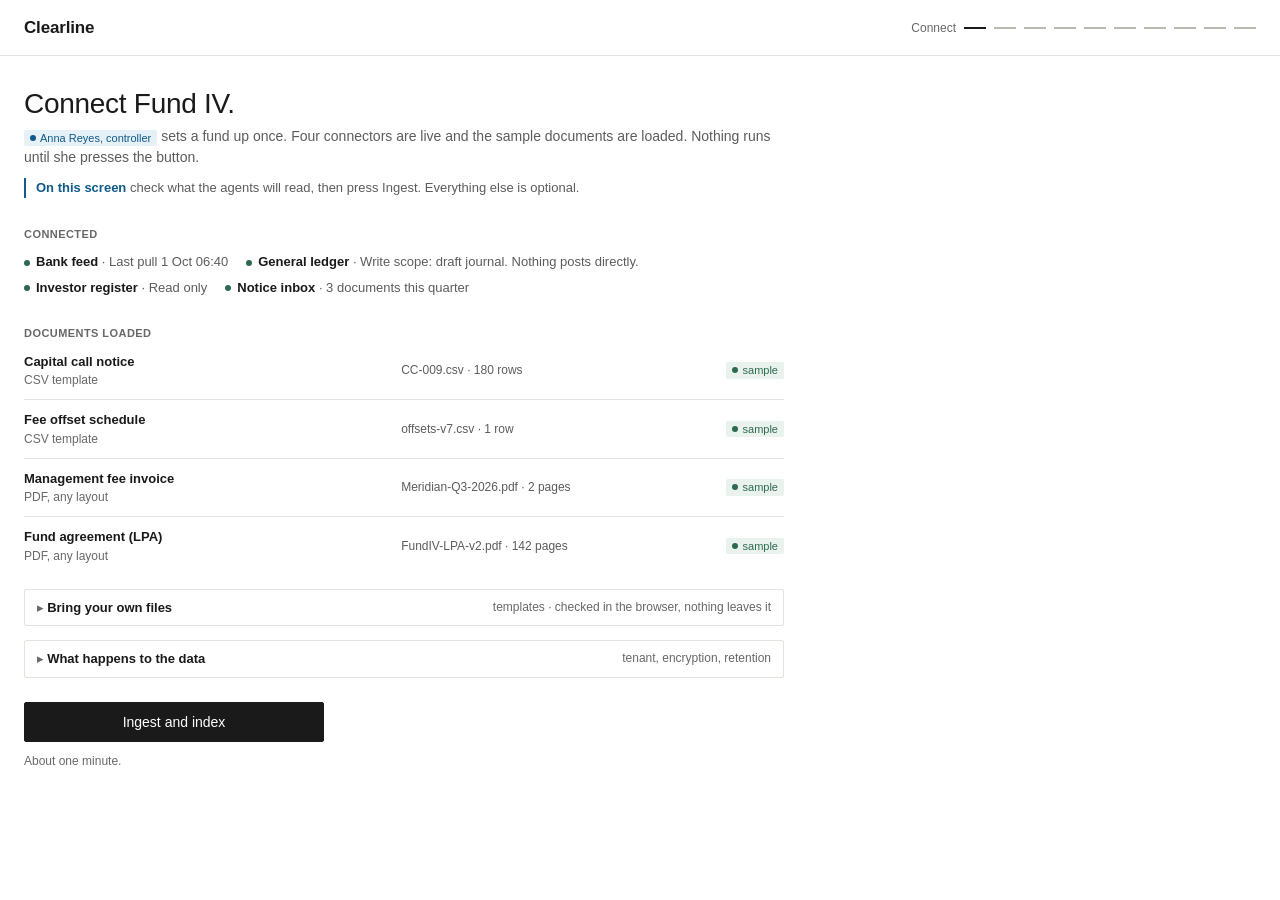
==== commit 0ded0e60: "Calmer one-step-at-a-time flow; dataset shown before results Connect: sample documents loaded by def" ====
--- a/index.html
+++ b/index.html
@@ -211,6 +211,21 @@
 .learn td.w{color:var(--ink-2);font-size:var(--text-meta)}
 .kpi{display:flex;gap:28px;flex-wrap:wrap;margin-top:14px}
 .kpi .v{font-size:var(--text-stat-lg);font-weight:300;line-height:1.1}.kpi .l{font-size:var(--text-meta);color:var(--ink-3);margin-top:2px}
+.fold{margin-top:14px;border:1px solid var(--line);border-radius:var(--radius)}
+.fold>summary{cursor:pointer;padding:8px 12px;font-size:var(--text-body);color:var(--ink-2);list-style:none;display:flex;justify-content:space-between;gap:8px;flex-wrap:wrap}
+.fold>summary::-webkit-details-marker{display:none}
+.fold>summary>b::before{content:"▸ ";color:var(--ink-3)}
+.fold[open]>summary>b::before{content:"▾ "}
+.fold>summary b{color:var(--ink);font-weight:600}
+.fold>.in{padding:4px 12px 12px;border-top:1px solid var(--line)}
+.conn{display:flex;flex-wrap:wrap;gap:6px 18px;margin-top:10px;font-size:var(--text-body);color:var(--ink-2)}
+.conn span b{color:var(--ink);font-weight:600}
+.conn i{display:inline-block;width:6px;height:6px;border-radius:50%;background:var(--positive);margin-right:6px;vertical-align:middle}
+.guide{margin-top:10px;font-size:var(--text-body);color:var(--ink-2);border-left:2px solid var(--advisor);padding-left:10px}
+.guide b{color:var(--advisor);font-weight:600}
+tr.exc td{background:var(--caution-soft)}
+tr.exc td:first-child{box-shadow:inset 3px 0 0 var(--caution)}
+tr.dim td{color:var(--ink-3)}
 @media(max-width:960px){.grid2,.steps{grid-template-columns:1fr}.uprow{grid-template-columns:1fr;gap:4px}.agents{grid-template-columns:repeat(2,1fr)}.beats{grid-template-columns:1fr}.cols{grid-template-columns:1fr}.top{padding:0 16px}main{padding:20px 16px 60px}.prog i{display:none}.toast{top:calc(64px + env(safe-area-inset-top,0px));bottom:auto}}
 @media (prefers-reduced-motion: reduce){.toast{transition:none}}
 </style>
@@ -317,7 +332,7 @@
   btn:'Absorb 35, count Nordvik as paid',alt:'Decline, I will handle it',stopLabel:'held by tolerance',
   after:'Nordvik is paid in full. A note goes to the investor to send future wires with the fee charged to them.'}
 ];
-var state={step:0,done:{},prov:null,q:null,qtext:'',up:{},fb:{},sample:false};
+var state={step:0,done:{},prov:null,q:null,qtext:'',up:{},fb:{},sample:true};
 var FB={right:'Looks right',inv:'Wrong investor',amt:'Wrong amount',acct:'Wrong account',pol:'Policy should change',ev:'Missing evidence',expl:'Explanation unclear'};
 var FBTO={right:['Matching','Positive example; counts toward the gate evidence for Fund IV'],inv:['Matching','Labelled correction for matcher v2.3; the corrected entry becomes ground truth in the eval set'],amt:['Matching','Labelled correction; amount logic re-checked against the call notice in the weekly eval'],acct:['Posting','Account-mapping correction; the chart-of-accounts rule is re-run on every open case'],pol:['Posting policy','Proposal to Anna Reyes: gate, tolerance or rule change for Fund IV, pending approval'],ev:['Intake · Reconciliation','Evidence gap logged; a new source or field is added to what the agents read'],expl:['Trace template','The wording of the trace changes; no model or rule changes']};
 var CONN=[{n:'Bank feed',d:'BNP Paribas Luxembourg · camt.053 end-of-day and camt.054 intraday over SWIFT',st:'Connected',l:'Last pull 1 Oct 06:40 · 183 lines · read only'},{n:'General ledger',d:'eFront Invest journal API · draft journals only; the GL validates and approves',st:'Connected',l:'Write scope: draft journal. Nothing posts directly.'},{n:'Investor register',d:'Transfer-agency register (eFront TA) · investors, commitments, bank instructions, KYC rating',st:'Connected',l:'Read only · 180 investors · register v41'},{n:'Notice inbox',d:'ops-fund4@ · fee invoices, offset schedules, investor letters',st:'Connected',l:'3 documents this quarter · attachments only'}];
@@ -327,12 +342,13 @@
 function upStatus(u){ var r=state.up[u.k]; if(r){ if(r.kind==='csv') return r.missing.length?'<span class="st warn"><i></i>'+r.missing.length+' column'+(r.missing.length>1?'s':'')+' to map</span>':'<span class="st ok"><i></i>'+r.rows+' rows, '+u.cols.length+' of '+u.cols.length+' columns</span>'; return '<span class="st ok"><i></i>'+(r.kind==='pdf'?'PDF received':'received')+'</span>'; } if(state.sample) return '<span class="st ok"><i></i>sample</span>'; return u.k==='stmt'?'<span class="st wait"><i></i>optional</span>':'<span class="st wait"><i></i>waiting</span>'; }
 function upFile(u){ var r=state.up[u.k]; if(r) return esc(r.name)+' · '+(r.size>1e6?(r.size/1e6).toFixed(1)+' MB':Math.round(r.size/1024)+' KB')+(r.kind==='csv'&&r.missing.length?' · missing: '+r.missing.join(', ')+' · <button class="lnk" data-map="'+u.k+'">map columns</button>':''); if(state.sample) return u.sample; return '<span class="m">'+(u.cols?'Columns: '+u.cols.join(', '):u.t)+'</span>'; }
 function ready(){ return state.sample||['call','lpa'].every(function(k){return !!state.up[k];}); }
-function connect(){ return '<div class="narrow"><h1 class="t">Connect Fund IV.</h1><p class="sub">'+who('you','Anna Reyes, controller')+' sets a fund up once: four connectors, the documents the agents will read, and the templates they expect. Nothing runs until she says so.</p>'+
- '<p class="sec">Connectors</p><div class="grid2">'+CONN.map(function(c){ return '<div class="card"><span class="st ok"><i></i>'+c.st+'</span><p class="n">'+c.n+'</p><p class="d">'+c.d+'</p><p class="l">'+c.l+'</p></div>'; }).join('')+'</div>'+
- '<p class="sec">Documents and templates</p><div>'+UP.map(function(u){ return '<div class="uprow"><div><p class="n">'+u.n+'</p><p class="m">'+u.t+'</p></div><div class="f">'+upFile(u)+'</div><div>'+(u.cols?'<a class="lnk" download="'+u.k+'-template.csv" href="'+tmpl(u)+'">Template</a>':'<span class="m">no template</span>')+'</div><div><span class="file"><button class="lnk">Upload</button><input type="file" data-up="'+u.k+'" aria-label="Upload '+u.n+'" accept="'+(u.cols?'.csv,.txt,.xml,.sta,.940':'.pdf')+'"></span> '+upStatus(u)+'</div></div>'; }).join('')+'</div>'+
- '<p class="hint" style="margin-top:12px">Your own files stay in this browser; nothing is uploaded anywhere. A CSV is checked against the template columns on the spot. Or <button class="lnk" data-sample="1">use the sample dataset</button>: one fund, 180 investors, one call, one month of bank lines.</p>'+
- '<div class="policy" style="margin-top:20px"><b>What happens to the data.</b> Documents stay in the administrator\'s tenant, encrypted at rest. Nothing trains a shared model. Retention follows the fund\'s record policy. The agents read: the four connectors, these documents, and the policy the controller sets. Nothing else.</div>'+
- '<div style="margin-top:24px;max-width:300px"><button class="b pri" data-go="1"'+(ready()?'':' disabled')+'>Ingest and index</button></div><p class="hint">'+(ready()?'Ready. About one minute.':'Needs at least the call notice and the LPA, or the sample dataset.')+'</p></div>'; }
+function connect(){ var own=Object.keys(state.up).length; return '<div class="narrow"><h1 class="t">Connect Fund IV.</h1><p class="sub">'+who('you','Anna Reyes, controller')+' sets a fund up once. Four connectors are live and the sample documents are loaded. Nothing runs until she presses the button.</p>'+
+ '<p class="guide"><b>On this screen</b> check what the agents will read, then press Ingest. Everything else is optional.</p>'+
+ '<p class="sec">Connected</p><div class="conn">'+CONN.map(function(c){ return '<span><i></i><b>'+c.n+'</b> · '+c.l.split(' · ')[0]+'</span>'; }).join('')+'</div>'+
+ '<p class="sec">Documents loaded</p><div>'+UP.filter(function(u){return u.k!=='stmt';}).map(function(u){ var r=state.up[u.k]; return '<div class="uprow" style="grid-template-columns:1.2fr 1fr auto"><div><p class="n">'+u.n+'</p><p class="m">'+u.t+'</p></div><div class="f">'+(r?upFile(u):u.sample)+'</div><div>'+upStatus(u)+'</div></div>'; }).join('')+'</div>'+
+ '<details class="fold"'+(own?' open':'')+'><summary><b>Bring your own files</b><span class="meta">templates · checked in the browser, nothing leaves it</span></summary><div class="in">'+UP.map(function(u){ return '<div class="uprow"><div><p class="n">'+u.n+'</p><p class="m">'+(u.cols?'Columns: '+u.cols.join(', '):u.t)+'</p></div><div class="f">'+(state.up[u.k]?upFile(u):'<span class="m">not replaced; sample stays</span>')+'</div><div>'+(u.cols?'<a class="lnk" download="'+u.k+'-template.csv" href="'+tmpl(u)+'">Template</a>':'<span class="m">no template</span>')+'</div><div><span class="file"><button class="lnk">Upload</button><input type="file" data-up="'+u.k+'" aria-label="Upload '+u.n+'" accept="'+(u.cols?'.csv,.txt,.xml,.sta,.940':'.pdf')+'"></span></div></div>'; }).join('')+'<p class="hint">A CSV is checked against the template columns on the spot. The demo run keeps the sample dataset so the four cases reconcile; your file is kept for the fund.</p></div></details>'+
+ '<details class="fold"><summary><b>What happens to the data</b><span class="meta">tenant, encryption, retention</span></summary><div class="in"><p class="meta" style="margin-top:8px;color:var(--ink-2)">Documents stay in the administrator\'s tenant, encrypted at rest. Nothing trains a shared model. Retention follows the fund\'s record policy. The agents read the four connectors, these documents and the policy the controller sets. Nothing else.</p></div></details>'+
+ '<div style="margin-top:24px;max-width:300px"><button class="b pri" data-go="1">Ingest and index</button></div><p class="hint">About one minute.</p></div>'; }
 function ingRows(){ var c=state.up.call, o=state.up.offset, l=state.up.lpa, i=state.up.invoice; var cn=c&&c.rows?c.rows:180; return [
  {src:'Bank statement, 29 and 30 Sep',via:'bank feed',st:'ok',steps:['Received camt.053: <b>'+(D.lines+1)+' entries</b>, 1 balance record','Parsed '+D.lines+' lines ('+D.credits+' credits, '+(D.lines-D.credits)+' debits); normalised amount, currency, value date, counterparty, remittance reference, UETR','Validated: opening '+n(FUND.opening)+' + movements '+n(D.movements)+' = closing <b>'+n(D.closing)+'</b>, ties to the bank balance record','Deduplicated on UETR and payer, amount, date: '+D.dups.length+' pair flagged for the agents, not dropped (lines '+D.dups.map(function(p){return p.join(', ');}).join('; ')+')','Indexed by reference, amount, payer name']},
  {src:'Capital call notice CC-009',via:c?esc(c.name):'sample CC-009.csv',st:c&&c.missing&&c.missing.length?'warn':'ok',steps:[(c?'Your file: <b>'+cn+' rows</b>; schema '+(c.heads?(6-(c.missing||[]).length)+' of 6 columns':'read')+(c.missing&&c.missing.length?'; <b>unmapped: '+c.missing.join(', ')+'</b>':'')+'. Kept for Fund IV; the run below uses the sample CC-009 (180 rows) so the four cases that follow reconcile.':'<b>180 rows</b>; schema 6 of 6 columns'),'Validated: Σ call_amount <b>'+n0(D.callTotal)+'</b> = '+(FUND.callPct*100)+'% × '+n0(D.commitTotal)+' commitments; '+INV.length+' unique lp_id; due date 29 Sep','Joined to register v41: '+INV.length+' of '+INV.length+' investors matched by lp_id','Reference format learned: "MEB IV CC-009 LP-nnnn"']},
@@ -341,13 +357,17 @@
  {src:'Offset schedule v7',via:o?esc(o.name):'notice inbox',st:'ok',steps:['1 row: Bramblewood Software GmbH · director fees · Aug · 12,500 · 100%','Diffed against v6 (12 Sep): +1 row, dated <b>after</b> the invoice approval','Cross-checked to LPA s.6.3 (chunk c158)']},
  {src:'Fund agreement, LPA v2',via:l?esc(l.name):'sample FundIV-LPA-v2.pdf',st:'ok',steps:['142 pages → <b>311 chunks</b> at clause boundaries, about 400 tokens each with a 60-token overlap; every chunk carries page, clause and version','Tagged 9 operational clauses: s.3.2 default interest · s.4.5 shortfalls · s.6.1 fee basis · s.6.3 offsets · s.7.1 refunds and instruction changes · s.9.2 distributions · s.11 transfers · s.12.4 excuse · s.14 reporting','Keyword and embedding index; agents cite a chunk ID, never a paraphrase','Re-indexed only when a new LPA version is uploaded; v1 chunks kept for prior-period questions'],chunk:'<b>c117 · LPA v2 · p.38 · s.4.5 Shortfalls</b><br>"Where the amount received from a Limited Partner in respect of a Drawdown Notice is less than the amount called by reason of bank or correspondent charges, and the shortfall does not exceed EUR 100, the General Partner may cause the Partnership to bear such shortfall as a Partnership Expense."'}]; }
 function audit(){ var expCredits=D.callTotal-D.late.reduce(function(s,x){return s+x.call;},0)+L(88).amt-35+L(183).amt; var st=stmtRows(NOR); var rows=[['Commitments, '+INV.length+' investors',n0(D.commitTotal),n0(FUND.commit),D.commitTotal===FUND.commit],['Call CC-009 = 5% × commitments',n0(D.callTotal),n0(FUND.commit*FUND.callPct),D.callTotal===FUND.commit*FUND.callPct],['Investors funded by 30 Sep',D.funded+' of '+INV.length,(INV.length-D.late.length)+' expected ('+D.late.map(function(x){return x.name;}).join(', ')+' late)',D.funded===INV.length-D.late.length],['Bank credits = call − late + duplicate − 35 + interest',n(D.sumCredits),n(expCredits),Math.abs(D.sumCredits-expCredits)<0.005],['Lines = credits + fee + charges',String(D.lines),D.credits+' + 1 + 1',D.lines===D.credits+2],['Auto-booked + exceptions = lines',D.auto+' + '+D.exceptions.length,String(D.lines),D.auto+D.exceptions.length===D.lines],['Fee invoice = 2.0% × commitments / 4',n0(D.fee),n0(-L(181).amt)+' paid',D.fee===-L(181).amt],['Nordvik statement foots, both columns',n0(st[11][1]),n0(st[11][2]),st[11][1]===st[11][2]]]; var ok=rows.every(function(r){return r[3];});
- return '<details class="stage" style="padding:0"><summary style="cursor:pointer;padding:8px 12px;font-size:var(--text-body)"><b>Data audit</b> '+(ok?'<span class="st ok" style="float:none"><i></i>'+rows.length+' of '+rows.length+' checks pass</span>':'<span class="st warn" style="float:none"><i></i>a check fails</span>')+' · every figure on the next screens is computed from these tables · <a class="lnk" download="investors.csv" href="'+DATASET.investors+'">investors.csv</a> · <a class="lnk" download="bank-lines.csv" href="'+DATASET.lines+'">bank-lines.csv</a></summary><div class="tscroll"><table class="tnum"><tr><th>Check</th><th class="num">Computed</th><th class="num">Expected</th><th></th></tr>'+rows.map(function(r){ return '<tr><td>'+r[0]+'</td><td class="num">'+r[1]+'</td><td class="num">'+r[2]+'</td><td>'+(r[3]?'<span class="st ok"><i></i>ties</span>':'<span class="st warn"><i></i>off</span>')+'</td></tr>'; }).join('')+'</table></div></details>'; }
-function ingest(){ var rows=ingRows(); var warn=rows.some(function(r){return r.st==='warn';}); return '<div class="narrow"><h1 class="t">Ingested and indexed.</h1><p class="sub">Six sources, one minute. Every line, row and clause now has an ID the agents can cite. Nothing has been matched or booked yet.</p>'+
+ return '<details class="fold"><summary><b>Data audit</b> '+(ok?'<span class="st ok" style="float:none"><i></i>'+rows.length+' of '+rows.length+' checks pass</span>':'<span class="st warn" style="float:none"><i></i>a check fails</span>')+'<span class="meta">every later figure is computed from these tables</span></summary><div class="in tscroll"><table class="tnum"><tr><th>Check</th><th class="num">Computed</th><th class="num">Expected</th><th></th></tr>'+rows.map(function(r){ return '<tr><td>'+r[0]+'</td><td class="num">'+r[1]+'</td><td class="num">'+r[2]+'</td><td>'+(r[3]?'<span class="st ok"><i></i>ties</span>':'<span class="st warn"><i></i>off</span>')+'</td></tr>'; }).join('')+'</table></div></details>'; }
+function dataset(){ var ids=['LP-0096','LP-0023','LP-0041','LP-0042','LP-0171']; var lines=[85,86,87,88,89,90,178,179,180,181,182,183]; var paidLbl=function(x){ var p=D.paid[x.id]||0; return p===0?'not yet':p===x.call?'paid':p>x.call?'paid twice':'short '+n0(x.call-p); };
+ return '<p class="sec">The dataset</p><p class="meta" style="margin-top:4px">Generated once from a seed. The four highlighted bank lines become the four cases. Download the whole thing: <a class="lnk" download="investors.csv" href="'+DATASET.investors+'">investors.csv</a> · <a class="lnk" download="bank-lines.csv" href="'+DATASET.lines+'">bank-lines.csv</a></p>'+
+ '<div class="doc" style="margin-top:10px"><div class="hd"><b>Investors and call notice CC-009</b><span>'+INV.length+' investors · commitments '+n0(D.commitTotal)+' · call 5% = '+n0(D.callTotal)+'</span></div><div class="tscroll"><table class="tnum"><tr><th>LP</th><th>Investor</th><th class="num">Commitment</th><th class="num">Called</th><th>By 30 Sep</th></tr>'+ids.map(function(id){ var x=inv(id); return '<tr><td>'+x.id+'</td><td>'+x.name+'</td><td class="num">'+n0(x.commit)+'</td><td class="num">'+n0(x.call)+'</td><td>'+paidLbl(x)+'</td></tr>'; }).join('')+'<tr class="dim"><td colspan="2">… and '+(INV.length-ids.length)+' more, all paid in full</td><td class="num">'+n0(D.commitTotal-ids.reduce(function(t,id){return t+inv(id).commit;},0))+'</td><td class="num">'+n0(D.callTotal-ids.reduce(function(t,id){return t+inv(id).call;},0))+'</td><td>paid</td></tr></table></div></div>'+
+ '<div class="doc" style="margin-top:12px"><div class="hd"><b>Bank statement, '+FUND.short+' operating account</b><span>'+D.lines+' lines · 29 and 30 Sep · opening '+n(FUND.opening)+' · closing '+n(D.closing)+'</span></div><div class="tscroll"><table class="tnum"><tr><th>Line</th><th>Date</th><th>Description</th><th class="num">Amount</th><th>Becomes</th></tr><tr class="dim"><td colspan="5">lines 1 to 84: investor credits, all matched</td></tr>'+lines.map(function(nn){ var l=L(nn); var e=EXC[nn]; var c=CASES.filter(function(k){return k.id===e;})[0]; return (nn===178?'<tr class="dim"><td colspan="5">lines 91 to 177: investor credits, all matched</td></tr>':'')+'<tr class="'+(e?'exc':'')+'"><td>'+nn+'</td><td class="dt">'+l.date+'</td><td class="desc">'+esc(l.desc)+'</td><td class="num">'+amt(l.amt)+'</td><td>'+(c?'case '+(CASES.indexOf(c)+1)+': '+c.title:l.inv?'matched':l.kind==='bankfee'?'bank charges':l.kind==='interest'?'interest':'')+'</td></tr>'; }).join('')+'</table></div></div>'; }
+function ingest(){ var rows=ingRows(); var warn=rows.some(function(r){return r.st==='warn';}); return '<div class="narrow"><h1 class="t">Ingested and indexed.</h1><p class="sub">Six sources, one minute. Every line, row and clause now has an ID the agents can cite. Nothing has been matched or booked yet.</p><p class="guide"><b>On this screen</b> see the data the agents will work from. The pipeline detail and the audit are folded below it.</p>'+
  '<div class="kpi"><div><p class="v tnum">'+D.lines+'</p><p class="l">bank lines</p></div><div><p class="v tnum">'+INV.length+'</p><p class="l">investors joined to the call</p></div><div><p class="v tnum">311</p><p class="l">LPA chunks, 9 tagged for operations</p></div><div><p class="v tnum">'+(warn?'1':'0')+'</p><p class="l">'+(warn?'source needs a column mapped':'sources rejected')+'</p></div></div>'+
- rows.map(function(r){ return '<div class="stage"><div class="hd"><b>'+r.src+'</b><span class="meta">'+r.via+' '+(r.st==='ok'?'<span class="st ok"><i></i>validated</span>':'<span class="st warn"><i></i>map columns</span>')+'</span></div><ol>'+r.steps.map(function(x){return '<li>'+x+'</li>';}).join('')+'</ol>'+(r.chunk?'<div class="chunk">'+r.chunk+'</div>':'')+'</div>'; }).join('')+
- audit()+'<div class="policy" style="margin-top:20px"><b>Where the agents stop reading.</b> Only these six sources and the controller\'s policy. No web, no email bodies, no other fund\'s data. Each agent sees the chunk IDs it cites; the chunks it saw are logged with the run.</div>'+
+ dataset()+'<p class="sec">How it was ingested</p>'+rows.map(function(r){ return '<details class="fold"><summary><b>'+r.src+'</b><span class="meta">'+r.via+' '+(r.st==='ok'?'<span class="st ok" style="float:none"><i></i>validated</span>':'<span class="st warn" style="float:none"><i></i>map columns</span>')+'</span></summary><div class="in"><ol style="margin:8px 0 0;padding-left:18px;font-size:var(--text-body);color:var(--ink-2)">'+r.steps.map(function(x){return '<li style="padding:2px 0">'+x+'</li>';}).join('')+'</ol>'+(r.chunk?'<div class="chunk" style="margin:8px 0 0">'+r.chunk+'</div>':'')+'</div></details>'; }).join('')+
+ audit()+'<details class="fold"><summary><b>Where the agents stop reading</b><span class="meta">scope</span></summary><div class="in"><p class="meta" style="margin-top:8px;color:var(--ink-2)"> Only these six sources and the controller\'s policy. No web, no email bodies, no other fund\'s data. Each agent sees the chunk IDs it cites; the chunks it saw are logged with the run.</p></div></details>'+
  '<div style="margin-top:24px;max-width:300px"><button class="b pri" data-go="2">Run the agents overnight</button></div><p class="hint">Scheduled 06:40 daily; this run is 1 Oct.</p></div>'; }
-function fbPanel(k){ var f=state.fb[k.id]||{r:[],t:'',c:null}; return '<div class="fb"><p class="meta">Tell Clearline why. Optional to record; one reason needed to decline. It goes into the weekly review, not into a black box.</p><div class="chips">'+Object.keys(FB).map(function(r){ return '<button class="chip'+(f.r.indexOf(r)>=0?' on':'')+'" data-r="'+r+'" data-case="'+k.id+'">'+FB[r]+'</button>'; }).join('')+'</div><textarea id="fbt" data-case="'+k.id+'" aria-label="Your feedback" placeholder="What did it miss? e.g. Bayfront emailed on 28 Sep that the second wire prepays CC-010.">'+esc(f.t)+'</textarea><details'+(f.c?' open':'')+'><summary class="meta" style="cursor:pointer;margin-top:6px">Correct the entry</summary><div class="corr">'+k.entry.ln.map(function(l,i){ var c=f.c&&f.c[i]?f.c[i]:l; return '<input data-ci="'+i+'" data-cf="0" data-case="'+k.id+'" value="'+esc(c[0])+'" aria-label="Account line '+(i+1)+'"><input class="num" data-ci="'+i+'" data-cf="1" data-case="'+k.id+'" value="'+esc(c[1])+'" aria-label="Amount line '+(i+1)+'">'; }).join('')+'</div></details></div>'; }
+function fbPanel(k){ var f=state.fb[k.id]||{r:[],t:'',c:null}; var has=f.r.length||f.t||f.c; return '<details class="fold" id="fbfold"'+(has?' open':'')+'><summary><b>Tell Clearline why</b><span class="meta">optional to record · one reason to decline</span></summary><div class="in"><div class="fb" style="border:0;margin-top:0;padding-top:4px"><p class="meta">It goes into the weekly review, not into a black box.</p><div class="chips">'+Object.keys(FB).map(function(r){ return '<button class="chip'+(f.r.indexOf(r)>=0?' on':'')+'" data-r="'+r+'" data-case="'+k.id+'">'+FB[r]+'</button>'; }).join('')+'</div><textarea id="fbt" data-case="'+k.id+'" aria-label="Your feedback" placeholder="What did it miss? e.g. Bayfront emailed on 28 Sep that the second wire prepays CC-010.">'+esc(f.t)+'</textarea><details'+(f.c?' open':'')+'><summary class="meta" style="cursor:pointer;margin-top:6px">Correct the entry</summary><div class="corr">'+k.entry.ln.map(function(l,i){ var c=f.c&&f.c[i]?f.c[i]:l; return '<input data-ci="'+i+'" data-cf="0" data-case="'+k.id+'" value="'+esc(c[0])+'" aria-label="Account line '+(i+1)+'"><input class="num" data-ci="'+i+'" data-cf="1" data-case="'+k.id+'" value="'+esc(c[1])+'" aria-label="Amount line '+(i+1)+'">'; }).join('')+'</div></details></div></div></details>'; }
 function fbDone(k,d){ var f=state.fb[k.id]; if(!f||(!f.r.length&&!f.t&&!f.c)) return '<div class="fbd"><b>No feedback given.</b><p class="to">The decision alone is logged: '+(d==='done'?'a positive example for the gate evidence.':'an override, reviewed weekly.')+'</p></div>'; var tos={}; f.r.forEach(function(r){ tos[FBTO[r][0]]=FBTO[r][1]; }); if(f.c) tos['Matching']='Corrected entry becomes ground truth in the eval set'; return '<div class="fbd"><b>Feedback captured</b>'+(f.r.length?'<p class="to">'+f.r.map(function(r){return FB[r];}).join(' · ')+'</p>':'')+(f.t?'<p class="to">“'+esc(f.t)+'”</p>':'')+(f.c?'<p class="to">Corrected entry: '+f.c.map(function(l){return esc(l[0])+' '+esc(l[1]);}).join(' / ')+'</p>':'')+Object.keys(tos).map(function(t){ return '<p class="to"><b>→ '+t+'</b> · '+tos[t]+'</p>'; }).join('')+'<p class="to">Labelled example #'+(1213+CASES.indexOf(k))+' · reviewed by Anna Reyes on Friday · see what it changes at the end.</p></div>'; }
 function learn(){ var ids=CASES.map(function(k){return k.id;}); var decided=ids.filter(function(id){return state.done[id];}); var over=ids.filter(function(id){return state.done[id]==='declined';}).length; var corr=ids.filter(function(id){var f=state.fb[id]; return f&&(f.c||f.r.some(function(r){return /inv|amt|acct/.test(r);}));}).length; var pol=ids.filter(function(id){var f=state.fb[id]; return f&&f.r.indexOf('pol')>=0;}).length;
  var rows=CASES.map(function(k){ var d=state.done[k.id]; var f=state.fb[k.id]||{r:[],t:'',c:null}; var tos=[]; f.r.forEach(function(r){ if(tos.indexOf(FBTO[r][0])<0) tos.push(FBTO[r][0]); }); if(f.c&&tos.indexOf('Matching')<0) tos.push('Matching'); var what=!d?'not decided':tos.length?tos.join(', '):(d==='done'?'positive example':'override, no reason'); return '<tr><td>'+k.title+'</td><td>'+(d==='done'?'Recorded':d==='declined'?'Declined':'—')+'</td><td class="w">'+(f.r.map(function(r){return FB[r];}).join(', ')||'')+(f.t?(f.r.length?' · ':'')+'“'+esc(f.t)+'”':'')+(f.c?' · corrected entry':'')+'</td><td class="w">'+what+'</td><td class="w">'+(d?(tos.indexOf('Posting policy')>=0?'Anna Reyes, pending':'Weekly eval, Friday'):'')+'</td></tr>'; }).join('');
@@ -371,8 +391,8 @@
 function intro(){ return '<div><div class="narrow"><h1 class="t">'+D.lines+' bank lines came in on Fund IV\'s September call.</h1><p class="sub">Yesterday this was Priya\'s whole morning: a bank export, a spreadsheet and 183 lookups. On 1 Oct at 06:40, four agents read the statement for Meridian European Buyout IV, a Luxembourg SCSp RAIF the administrator keeps the books for, booked what they were sure of, and stopped four times.</p>'+
  '<div class="meter"><div class="track"><i style="width:'+(D.auto/D.lines*100).toFixed(1)+'%;background:var(--positive)"></i><i style="width:'+(D.exceptions.length/D.lines*100).toFixed(1)+'%;background:var(--caution)"></i></div><div class="leg"><span><b style="background:var(--positive)"></b>'+D.auto+' of '+D.lines+' booked under policy, no person involved</span><span><b style="background:var(--caution)"></b>'+D.exceptions.length+' need you</span></div><p class="hint">Notices for CC-009 went out 10 Sep from the register: '+INV.length+' investors, '+n0(D.callTotal)+' called. '+(D.late.length===1?'One investor, '+CAR.name+' ('+n0(CAR.call)+'), had not wired by 30 Sep; it arrived 1 Oct and is a line for tomorrow.':D.late.length+' investors had not wired by 30 Sep.')+'</p></div></div>'+
  '<div class="agents"><div class="a"><p class="n">Intake <span>· rules</span></p><p class="v tnum">'+D.lines+'</p><p class="l">lines read; IBAN …4471 = '+FUND.short+'; 0 unassigned</p></div><div class="a"><p class="n">Matching <span>· model</span></p><p class="v tnum">'+D.lines+'</p><p class="l">matched to an investor, the fee, interest or charges: '+D.auto+' sure, '+D.exceptions.length+' flagged</p></div><div class="a"><p class="n">Reconciliation <span>· rules</span></p><p class="v tnum">'+D.exceptions.length+'</p><p class="l">differences explained with a cause; bank '+n(D.closing)+' = ledger cash</p></div><div class="a"><p class="n">Posting <span>· policy</span></p><p class="v tnum">'+D.auto+'</p><p class="l">entries posted above the '+FUND.gate.toFixed(2)+' gate; '+D.exceptions.length+' held for a person</p></div></div>'+
- '<div class="policy"><b>The policy a person owns.</b> Gate 0.90 and tolerance 25 are Fund IV policy v3, set by Anna Reyes, controller, on 14 Jul 2026 after 1,212 wires with 0 reversals above 0.90. Refunds, instruction changes, KYC ratings, amounts due from the manager and statement release are never automatic at any score. A new fund starts at a gate of 1.00: every wire goes to a person until the book earns a lower one.</div>'+
- '<p class="why">Four agents, not one, because each is tested, versioned and switched off alone: Intake is replaced when the bank changes format; Matching is retrained; Reconciliation and Posting are rules that never learn. Where one stops, a named person starts. '+who('you','Priya Naidoo, fund accountant')+'</p>'+
+ '<p class="guide" style="max-width:760px"><b>On this screen</b> the result of one overnight run. Press the button to open the first of the four cases the agents stopped on.</p><details class="fold" style="max-width:960px"><summary><b>The policy a person owns, and why four agents</b><span class="meta">gate 0.90 · tolerance 25 · policy v3</span></summary><div class="in"><div class="policy" style="margin-top:10px"><b>The policy a person owns.</b> Gate 0.90 and tolerance 25 are Fund IV policy v3, set by Anna Reyes, controller, on 14 Jul 2026 after 1,212 wires with 0 reversals above 0.90. Refunds, instruction changes, KYC ratings, amounts due from the manager and statement release are never automatic at any score. A new fund starts at a gate of 1.00: every wire goes to a person until the book earns a lower one.</div>'+
+ '<p class="why">Four agents, not one, because each is tested, versioned and switched off alone: Intake is replaced when the bank changes format; Matching is retrained; Reconciliation and Posting are rules that never learn. Where one stops, a named person starts. '+who('you','Priya Naidoo, fund accountant')+'</p></div></details>'+
  '<div style="margin-top:24px;max-width:280px"><button class="b pri" data-go="'+FIRST+'">See case 1 of 4</button></div><p class="hint">About two minutes.</p></div>'; }
 
 function stmtTable(st,d){ var h=st.heads||['Line','Date','Description','Amount']; return '<div class="doc"><div class="hd"><b>'+st.title+'</b><span>'+st.sub+'</span></div><div class="tscroll"><table class="tnum"><tr><th>'+h[0]+'</th><th>'+h[1]+'</th><th>'+h[2]+'</th><th class="num">'+h[3]+'</th></tr>'+st.rows.map(function(r){ var cls=r[4]==='hl'?(d==='done'?'ok':'hl'):r[4]; return '<tr class="'+cls+'"><td>'+r[0]+'</td><td class="dt">'+r[1]+'</td><td class="desc">'+esc(r[2])+'</td><td class="num">'+amt(r[3])+'</td></tr>'; }).join('')+'</table></div></div>'; }
@@ -382,9 +402,9 @@
 function beats(k,d){ var labels=['Spotted','Checked','Your call']; return '<div class="beats">'+k.beats.map(function(b,i){ return '<div class="beat'+(i===2?' on':'')+'"><p class="n">'+(i+1)+' · '+labels[i]+'</p><p class="x">'+(i===2&&d?(d==='done'?'Done: '+k.btn:'Declined; handled manually'):b)+'</p></div>'; }).join('')+'</div>'; }
 function confHtml(c){ return '<span class="conf'+(c<0.9?' lo':'')+'">confidence '+c.toFixed(2)+(c<0.9?' &lt; 0.90':' ≥ 0.90')+'</span>'; }
 function pipe(k,d){ var names=['Intake','Matching','Reconciliation','Posting']; return '<div class="pipe">'+names.map(function(nm,i){ var a=k.agents[i]; var cls=a.stop?(d==='done'?'done':d==='declined'?'over':'stop'):'done'; var lbl=a.stop?(d==='done'?': released by Priya':d==='declined'?': overridden':': '+k.stopLabel):': done'; return (i?'<span class="arrow">→</span>':'')+'<span class="ag '+cls+'"><i></i>'+nm+lbl+'</span>'; }).join('')+'</div>'; }
-function trace(k,d){ return '<ol class="trace">'+k.agents.map(function(a){ return '<li class="'+(a.stop&&!d?'stop':'')+'"><div class="hd"><span class="nm">'+a.n+' <span>· '+KIND[a.n]+'</span></span><span class="at">'+a.at+'</span>'+(a.conf!=null?confHtml(a.conf):'')+'</div><p class="did">'+a.did+'</p><details><summary>What it read and why</summary><div class="ev"><dl>'+a.ev.map(function(e){return '<dt>'+e[0]+'</dt><dd>'+e[1]+'</dd>';}).join('')+'</dl></div></details></li>'; }).join('')+(d?'<li class="you"><div class="hd"><span class="nm">Priya Naidoo</span><span class="at">1 Oct 09:1'+(CASES.indexOf(k)+2)+'</span></div><p class="did">'+(d==='done'?'Accepted: '+k.btn+'. Posted as a draft journal through the ledger\'s validation under her name.':'Declined. Booked by hand; her entry is diffed against the proposal and counted as an override for the weekly review.')+'</p></li>':'')+'</ol><p class="ver">'+VER+'</p>'; }
+function trace(k,d){ return '<ol class="trace">'+k.agents.map(function(a,idx){ return (idx===3?'':'')+'<li class="'+(a.stop&&!d?'stop':'')+'"><div class="hd"><span class="nm">'+a.n+' <span>· '+KIND[a.n]+'</span></span><span class="at">'+a.at+'</span>'+(a.conf!=null?confHtml(a.conf):'')+'</div><p class="did">'+a.did+'</p><details'+(a.stop&&!d?' open':'')+'><summary>What it read and why</summary><div class="ev"><dl>'+a.ev.map(function(e){return '<dt>'+e[0]+'</dt><dd>'+e[1]+'</dd>';}).join('')+'</dl></div></details></li>'; }).join('')+(d?'<li class="you"><div class="hd"><span class="nm">Priya Naidoo</span><span class="at">1 Oct 09:1'+(CASES.indexOf(k)+2)+'</span></div><p class="did">'+(d==='done'?'Accepted: '+k.btn+'. Posted as a draft journal through the ledger\'s validation under her name.':'Declined. Booked by hand; her entry is diffed against the proposal and counted as an override for the weekly review.')+'</p></li>':'')+'</ol><details class="fold"><summary><b>Versions, run and inputs</b><span class="meta">for the auditor</span></summary><div class="in"><p class="ver" style="border:0;margin-top:6px;padding-top:0">'+VER+'</p></div></details>'; }
 function caseView(k,i){ var d=state.done[k.id]; var next=FIRST+i;
-  return '<h1 class="t">'+k.title+'</h1><p class="sub">'+who('you','Priya Naidoo, fund accountant')+' · 1 Oct 2026</p>'+beats(k,d)+
+  return '<h1 class="t">'+k.title+'</h1><p class="sub">'+who('you','Priya Naidoo, fund accountant')+' · 1 Oct 2026 · read left to right: what came in, what the agents did, your call</p>'+beats(k,d)+
   '<div class="cols"><div class="col"><h2><span class="num">1</span>What came in</h2>'+stmtTable(k.stmt,d)+'<h3>What was asked</h3>'+k.recs.map(recCard).join('')+'</div>'+
   '<div class="col"><h2><span class="num">2</span>What the agents did</h2>'+pipe(k,d)+fig(k.fig,d)+trace(k,d)+'</div>'+
   '<div class="col"><h2><span class="num">3</span>Your call</h2>'+(d?'<div class="done'+(d==='done'?'':' over')+'"><b>'+(d==='done'?'Recorded':'Declined')+'</b>'+(d==='done'?'Posted under your name. No wire has been sent.':'Nothing was posted. Counted as an override.')+'</div><p class="after">'+(d==='done'?k.after:'Priya books it by hand in the ledger. Her entry is diffed against the proposal; the override is reviewed weekly by the controller and blocks any loosening of the gate.')+'</p><div style="margin-top:14px">'+entryBox(k.entry,d)+'</div>'+fbDone(k,d)+'<div class="next"><button class="b pri" data-go="'+next+'">'+(i<CASES.length?'Next case':'Go to the statements')+'</button></div>':'<p class="meta" style="margin-bottom:6px">This will post</p>'+entryBox(k.entry,d)+fbPanel(k)+'<div class="acts"><button class="b pri" data-do="'+k.id+'">'+k.btn+'</button><button class="b" data-decline="'+k.id+'">'+k.alt+'</button></div><p class="hint">Posts to the ledger as a draft journal under your name. No wire is sent from this screen.</p>')+'</div></div>'; }
@@ -404,7 +424,7 @@
   '<details><summary>Who else is near this, and what it costs</summary><ul><li>Document extraction and portal chatbots are crowded. Reconciliation agents exist for hedge-fund trades and for one administrator\'s own funds. Statement review exists after the fact, sold to fund managers to check their administrator.</li><li>Nobody runs one audited chain from the bank line through booking, reconciliation and signed statements inside the administrator, then gives the clean data back to the client. That seam is the product.</li><li>Pricing: per fund per month on top of the administration fee, scaled by the share of wires booked without a person. Not yet set.</li></ul></details><p style="margin-top:8px">Prototype on synthetic data. Fund, investors, people and figures are fictional; the mechanics follow Luxembourg RAIF practice: ILPA reporting template, Lux GAAP, AIFMD depositary duties, CSSF 22/806.</p></div></div>'; }
 
 function ask(v){ var s=v.toLowerCase(); state.qtext=v; state.q=/nordvik/.test(s)?'nordvik':/fee/.test(s)?'fee':/(fund|paid|pay|late|call|who)/.test(s)?'fund':'none'; render(); }
-function wire(c){ c.querySelectorAll('[data-go]').forEach(function(b){ b.addEventListener('click',function(){ go(+b.dataset.go); }); }); c.querySelectorAll('[data-do]').forEach(function(b){ b.addEventListener('click',function(){ state.done[b.dataset.do]='done'; toast('Recorded under your name. No wire was sent.'); render(); }); }); c.querySelectorAll('[data-decline]').forEach(function(b){ b.addEventListener('click',function(){ var f=state.fb[b.dataset.decline]; if(!f||!f.r.length){ toast('Pick at least one reason so the decline teaches something.'); var ch=c.querySelector('.chip[data-r]'); if(ch) ch.focus(); return; } state.done[b.dataset.decline]='declined'; toast('Declined. Counted as an override, with your reason.'); render(); }); });
+function wire(c){ c.querySelectorAll('[data-go]').forEach(function(b){ b.addEventListener('click',function(){ go(+b.dataset.go); }); }); c.querySelectorAll('[data-do]').forEach(function(b){ b.addEventListener('click',function(){ state.done[b.dataset.do]='done'; toast('Recorded under your name. No wire was sent.'); render(); }); }); c.querySelectorAll('[data-decline]').forEach(function(b){ b.addEventListener('click',function(){ var f=state.fb[b.dataset.decline]; if(!f||!f.r.length){ toast('Pick at least one reason so the decline teaches something.'); var fo=el('fbfold'); if(fo) fo.open=true; var ch=c.querySelector('.chip[data-r]'); if(ch) ch.focus(); return; } state.done[b.dataset.decline]='declined'; toast('Declined. Counted as an override, with your reason.'); render(); }); });
  function fbOf(id){ return state.fb[id]||(state.fb[id]={r:[],t:'',c:null}); }
  c.querySelectorAll('[data-r]').forEach(function(ch){ ch.addEventListener('click',function(){ var f=fbOf(ch.dataset.case); var i=f.r.indexOf(ch.dataset.r); if(i>=0) f.r.splice(i,1); else f.r.push(ch.dataset.r); ch.classList.toggle('on',i<0); }); });
  var ta=c.querySelector('#fbt'); if(ta) ta.addEventListener('input',function(){ fbOf(ta.dataset.case).t=ta.value; });
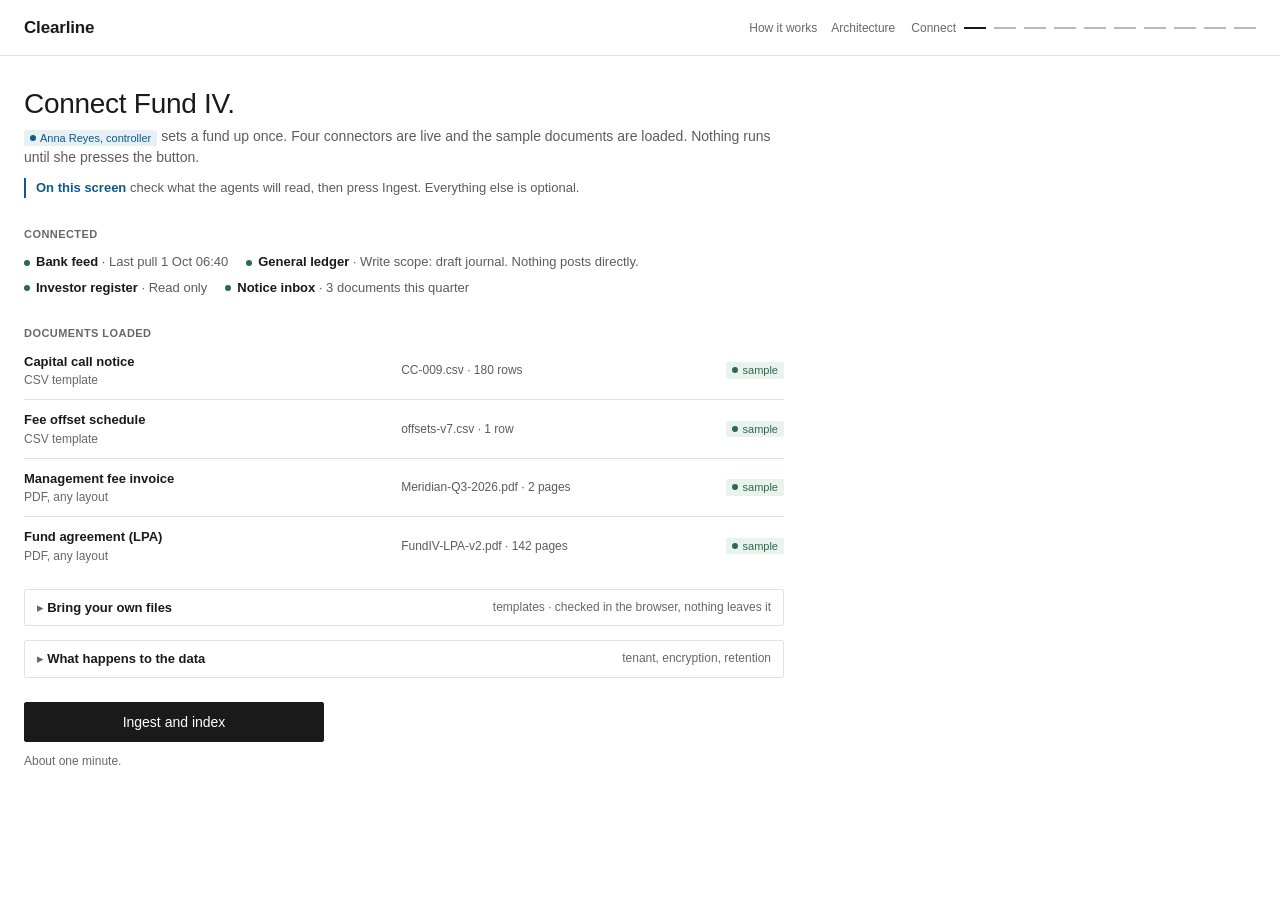
==== commit fc8d539a: "About pages and ARCHITECTURE.md; plain-language learning screen Two static pages in the Relay patter" ====
--- a/index.html
+++ b/index.html
@@ -20,7 +20,10 @@
 .meta{font-size:var(--text-meta);color:var(--ink-3)}
 .top{position:sticky;top:env(safe-area-inset-top,0px);z-index:5;display:flex;height:56px;align-items:center;gap:16px;border-bottom:1px solid var(--line);background:var(--surface);padding:0 24px}
 .brand{font-size:var(--text-brand);font-weight:600;letter-spacing:-.01em}
-.prog{margin-left:auto;display:flex;align-items:center;gap:8px;font-size:var(--text-meta);color:var(--ink-3)}
+.about{margin-left:auto;display:flex;gap:14px;font-size:var(--text-meta)}
+.about a{color:var(--ink-3);text-decoration:none}.about a:hover{color:var(--ink);text-decoration:underline;text-decoration-color:var(--line-strong)}
+@media(max-width:600px){.about{display:none}}
+.prog{display:flex;align-items:center;gap:8px;font-size:var(--text-meta);color:var(--ink-3)}
 .prog i{display:inline-block;width:22px;height:2px;background:var(--line-strong)}.prog i.on{background:var(--ink)}
 .back{font-size:var(--text-meta);color:var(--ink-3);background:none;border:0;cursor:pointer;padding:0;text-decoration:underline;text-decoration-color:var(--line-strong)}
 main{padding:32px 24px 72px}
@@ -230,7 +233,7 @@
 @media (prefers-reduced-motion: reduce){.toast{transition:none}}
 </style>
 
-<header class="top"><span class="brand">Clearline</span><button class="back hidden" id="back">Back</button><span class="prog" id="prog"></span></header>
+<header class="top"><span class="brand">Clearline</span><button class="back hidden" id="back">Back</button><nav class="about" aria-label="About"><a href="how-it-works.html">How it works</a><a href="architecture.html">Architecture</a></nav><span class="prog" id="prog"></span></header>
 <main><div class="wrap" id="content"></div></main>
 <div class="toast" id="toast" role="status" aria-live="polite"></div>
 
@@ -334,7 +337,7 @@
 ];
 var state={step:0,done:{},prov:null,q:null,qtext:'',up:{},fb:{},sample:true};
 var FB={right:'Looks right',inv:'Wrong investor',amt:'Wrong amount',acct:'Wrong account',pol:'Policy should change',ev:'Missing evidence',expl:'Explanation unclear'};
-var FBTO={right:['Matching','Positive example; counts toward the gate evidence for Fund IV'],inv:['Matching','Labelled correction for matcher v2.3; the corrected entry becomes ground truth in the eval set'],amt:['Matching','Labelled correction; amount logic re-checked against the call notice in the weekly eval'],acct:['Posting','Account-mapping correction; the chart-of-accounts rule is re-run on every open case'],pol:['Posting policy','Proposal to Anna Reyes: gate, tolerance or rule change for Fund IV, pending approval'],ev:['Intake · Reconciliation','Evidence gap logged; a new source or field is added to what the agents read'],expl:['Trace template','The wording of the trace changes; no model or rule changes']};
+var FBTO={right:['Counts as a good match','Clearline keeps it as an example of what right looks like on this fund'],inv:['Teaches the matching','Your correction becomes the right answer the next time Clearline checks itself'],amt:['Teaches the matching','Your correction becomes the right answer the next time Clearline checks itself'],acct:['Fixes the account mapping','The account you chose is used for cases like this from now on, once Anna agrees'],pol:['Goes to Anna as a proposal','A change to the gate, the tolerance or a rule; nothing changes until she approves it'],ev:['Adds to what the agents read','Anna sees which document or field was missing and can add it'],expl:['Changes the wording','The explanation is rewritten; no rule or model changes']};
 var CONN=[{n:'Bank feed',d:'BNP Paribas Luxembourg · camt.053 end-of-day and camt.054 intraday over SWIFT',st:'Connected',l:'Last pull 1 Oct 06:40 · 183 lines · read only'},{n:'General ledger',d:'eFront Invest journal API · draft journals only; the GL validates and approves',st:'Connected',l:'Write scope: draft journal. Nothing posts directly.'},{n:'Investor register',d:'Transfer-agency register (eFront TA) · investors, commitments, bank instructions, KYC rating',st:'Connected',l:'Read only · 180 investors · register v41'},{n:'Notice inbox',d:'ops-fund4@ · fee invoices, offset schedules, investor letters',st:'Connected',l:'3 documents this quarter · attachments only'}];
 var UP=[{k:'call',n:'Capital call notice',t:'CSV template',cols:['lp_id','investor_name','commitment','call_amount','due_date','reference'],sample:'CC-009.csv · 180 rows'},{k:'offset',n:'Fee offset schedule',t:'CSV template',cols:['period','source','portfolio_company','fee_type','amount_received','offset_pct'],sample:'offsets-v7.csv · 1 row'},{k:'invoice',n:'Management fee invoice',t:'PDF, any layout',cols:null,sample:'Meridian-Q3-2026.pdf · 2 pages'},{k:'lpa',n:'Fund agreement (LPA)',t:'PDF, any layout',cols:null,sample:'FundIV-LPA-v2.pdf · 142 pages'},{k:'stmt',n:'Bank statement, if no feed',t:'CSV template, camt.053 or MT940',cols:['line','value_date','description','amount','currency','reference','uetr'],sample:'not needed: feed connected'}];
 function tmpl(u){ var rows=[u.cols.join(',')]; if(u.k==='call') rows.push('LP-0023,Nordvik Pensjon AS,50000000,2500000,2026-09-29,MEB IV CC-009 LP-0023','LP-0096,Bayfront Secondary and Primary Fund VII,25000000,1250000,2026-09-29,MEB IV CC-009 LP-0096'); if(u.k==='offset') rows.push('2026-Q3,director_fee,Bramblewood Software GmbH,director,12500,100'); if(u.k==='stmt') rows.push('87,2026-09-29,SEPA/SWIFT CREDIT BAYFRONT SEC PRIM VII LP CC-009,1250000,EUR,CC-009,7f3a0c2e-...-c91e'); return 'data:text/csv;charset=utf-8,'+encodeURIComponent(rows.join('\n')); }
@@ -368,14 +371,14 @@
  audit()+'<details class="fold"><summary><b>Where the agents stop reading</b><span class="meta">scope</span></summary><div class="in"><p class="meta" style="margin-top:8px;color:var(--ink-2)"> Only these six sources and the controller\'s policy. No web, no email bodies, no other fund\'s data. Each agent sees the chunk IDs it cites; the chunks it saw are logged with the run.</p></div></details>'+
  '<div style="margin-top:24px;max-width:300px"><button class="b pri" data-go="2">Run the agents overnight</button></div><p class="hint">Scheduled 06:40 daily; this run is 1 Oct.</p></div>'; }
 function fbPanel(k){ var f=state.fb[k.id]||{r:[],t:'',c:null}; var has=f.r.length||f.t||f.c; return '<details class="fold" id="fbfold"'+(has?' open':'')+'><summary><b>Tell Clearline why</b><span class="meta">optional to record · one reason to decline</span></summary><div class="in"><div class="fb" style="border:0;margin-top:0;padding-top:4px"><p class="meta">It goes into the weekly review, not into a black box.</p><div class="chips">'+Object.keys(FB).map(function(r){ return '<button class="chip'+(f.r.indexOf(r)>=0?' on':'')+'" data-r="'+r+'" data-case="'+k.id+'">'+FB[r]+'</button>'; }).join('')+'</div><textarea id="fbt" data-case="'+k.id+'" aria-label="Your feedback" placeholder="What did it miss? e.g. Bayfront emailed on 28 Sep that the second wire prepays CC-010.">'+esc(f.t)+'</textarea><details'+(f.c?' open':'')+'><summary class="meta" style="cursor:pointer;margin-top:6px">Correct the entry</summary><div class="corr">'+k.entry.ln.map(function(l,i){ var c=f.c&&f.c[i]?f.c[i]:l; return '<input data-ci="'+i+'" data-cf="0" data-case="'+k.id+'" value="'+esc(c[0])+'" aria-label="Account line '+(i+1)+'"><input class="num" data-ci="'+i+'" data-cf="1" data-case="'+k.id+'" value="'+esc(c[1])+'" aria-label="Amount line '+(i+1)+'">'; }).join('')+'</div></details></div></div></details>'; }
-function fbDone(k,d){ var f=state.fb[k.id]; if(!f||(!f.r.length&&!f.t&&!f.c)) return '<div class="fbd"><b>No feedback given.</b><p class="to">The decision alone is logged: '+(d==='done'?'a positive example for the gate evidence.':'an override, reviewed weekly.')+'</p></div>'; var tos={}; f.r.forEach(function(r){ tos[FBTO[r][0]]=FBTO[r][1]; }); if(f.c) tos['Matching']='Corrected entry becomes ground truth in the eval set'; return '<div class="fbd"><b>Feedback captured</b>'+(f.r.length?'<p class="to">'+f.r.map(function(r){return FB[r];}).join(' · ')+'</p>':'')+(f.t?'<p class="to">“'+esc(f.t)+'”</p>':'')+(f.c?'<p class="to">Corrected entry: '+f.c.map(function(l){return esc(l[0])+' '+esc(l[1]);}).join(' / ')+'</p>':'')+Object.keys(tos).map(function(t){ return '<p class="to"><b>→ '+t+'</b> · '+tos[t]+'</p>'; }).join('')+'<p class="to">Labelled example #'+(1213+CASES.indexOf(k))+' · reviewed by Anna Reyes on Friday · see what it changes at the end.</p></div>'; }
-function learn(){ var ids=CASES.map(function(k){return k.id;}); var decided=ids.filter(function(id){return state.done[id];}); var over=ids.filter(function(id){return state.done[id]==='declined';}).length; var corr=ids.filter(function(id){var f=state.fb[id]; return f&&(f.c||f.r.some(function(r){return /inv|amt|acct/.test(r);}));}).length; var pol=ids.filter(function(id){var f=state.fb[id]; return f&&f.r.indexOf('pol')>=0;}).length;
- var rows=CASES.map(function(k){ var d=state.done[k.id]; var f=state.fb[k.id]||{r:[],t:'',c:null}; var tos=[]; f.r.forEach(function(r){ if(tos.indexOf(FBTO[r][0])<0) tos.push(FBTO[r][0]); }); if(f.c&&tos.indexOf('Matching')<0) tos.push('Matching'); var what=!d?'not decided':tos.length?tos.join(', '):(d==='done'?'positive example':'override, no reason'); return '<tr><td>'+k.title+'</td><td>'+(d==='done'?'Recorded':d==='declined'?'Declined':'—')+'</td><td class="w">'+(f.r.map(function(r){return FB[r];}).join(', ')||'')+(f.t?(f.r.length?' · ':'')+'“'+esc(f.t)+'”':'')+(f.c?' · corrected entry':'')+'</td><td class="w">'+what+'</td><td class="w">'+(d?(tos.indexOf('Posting policy')>=0?'Anna Reyes, pending':'Weekly eval, Friday'):'')+'</td></tr>'; }).join('');
- return '<div class="narrow learn"><h1 class="t">What Clearline learns from this week.</h1><p class="sub">Every decision and every line of feedback becomes a labelled example. Nothing changes a model or a rule until '+who('you','Anna Reyes, controller')+' approves it on Friday.</p>'+
- '<div class="doc" style="margin-top:20px"><div class="hd"><b>From this session</b><span>'+decided.length+' of 4 decided · '+over+' override'+(over===1?'':'s')+' · '+corr+' correction'+(corr===1?'':'s')+' · '+pol+' policy proposal'+(pol===1?'':'s')+'</span></div><div class="tscroll"><table><tr><th>Case</th><th>Decision</th><th>Feedback</th><th>Goes to</th><th>Reviewed</th></tr>'+rows+'</table></div></div>'+
- '<div class="steps"><div class="step"><p class="n">1 · Decide and explain</p><p class="v tnum">1,216</p><p class="x">decisions since July, each with the trace, the diff to the proposal and the feedback</p></div><div class="step"><p class="n">2 · Labelled store</p><p class="v tnum">38</p><p class="x">corrections, 6 policy proposals, 12 evidence gaps; stays in the tenant</p></div><div class="step"><p class="n">3 · Weekly eval</p><p class="v tnum">99.8%</p><p class="x">precision above the gate on 1,212 held-out wires; override rate 2.1%, falling; reversals 0 of 712 auto-booked</p></div><div class="step"><p class="n">4 · Proposals</p><p class="v tnum">3</p><p class="x">name never alone (case 2) · tolerance 25 → 50 (case 4) · matcher v2.4 retrain on 38 corrections</p></div><div class="step"><p class="n">5 · Approve and version</p><p class="v tnum">v4</p><p class="x">Anna approves or rejects each line; the policy version bumps; agents reload; the changelog is signed</p></div></div>'+
- '<p class="sec">Policy changelog, Fund IV</p><div class="doc" style="margin-top:10px"><div class="tscroll"><table><tr><th>Version</th><th>Date</th><th>Gate</th><th>Tolerance</th><th>Why</th><th>Approved by</th></tr><tr><td>v1</td><td class="dt">14 Apr 2026</td><td class="num">1.00</td><td class="num">0</td><td class="w">New fund: every wire to a person</td><td class="w">A. Reyes</td></tr><tr><td>v2</td><td class="dt">2 Jun 2026</td><td class="num">0.95</td><td class="num">10</td><td class="w">400 wires, 0 reversals, override rate 4.8%</td><td class="w">A. Reyes</td></tr><tr><td>v3</td><td class="dt">14 Jul 2026</td><td class="num">0.90</td><td class="num">25</td><td class="w">1,212 wires, 0 reversals, override rate 2.6%</td><td class="w">A. Reyes</td></tr><tr><td>v4</td><td class="dt">proposed</td><td class="num">0.90</td><td class="num">50</td><td class="w">Name-alone rule; tolerance from case 4 history; matcher v2.4</td><td class="w">pending</td></tr></table></div></div>'+
- '<div class="policy" style="margin-top:20px"><b>What never learns silently.</b> The matching model retrains at most once a quarter, on this tenant\'s corrections only, and ships as a new frozen version with its eval report. Rules and thresholds change only on a named approval. A rising override rate freezes the gate. Feedback text never leaves the tenant.</div>'+
+function fbDone(k,d){ var f=state.fb[k.id]; if(!f||(!f.r.length&&!f.t&&!f.c)) return '<div class="fbd"><b>No note added.</b><p class="to">'+(d==='done'?'Your decision is kept as an example of a good match.':'Your decision is kept; Anna sees it in Friday\'s review.')+'</p></div>'; var tos={}; f.r.forEach(function(r){ tos[FBTO[r][0]]=FBTO[r][1]; }); if(f.c) tos['Teaches the matching']='Your corrected entry becomes the right answer the next time Clearline checks itself'; return '<div class="fbd"><b>Noted. Here is what happens to it</b>'+(f.r.length?'<p class="to">'+f.r.map(function(r){return FB[r];}).join(' · ')+'</p>':'')+(f.t?'<p class="to">“'+esc(f.t)+'”</p>':'')+(f.c?'<p class="to">Corrected entry: '+f.c.map(function(l){return esc(l[0])+' '+esc(l[1]);}).join(' / ')+'</p>':'')+Object.keys(tos).map(function(t){ return '<p class="to"><b>→ '+t+'</b> · '+tos[t]+'</p>'; }).join('')+'<p class="to">Anna Reyes sees this on Friday. The last screen shows what it changes.</p></div>'; }
+function learn(){ var ids=CASES.map(function(k){return k.id;}); var decided=ids.filter(function(id){return state.done[id];}); var over=ids.filter(function(id){return state.done[id]==='declined';}).length; var noted=ids.filter(function(id){var f=state.fb[id]; return f&&(f.r.length||f.t||f.c);}).length;
+ var rows=CASES.map(function(k){ var d=state.done[k.id]; var f=state.fb[k.id]||{r:[],t:'',c:null}; var tos=[]; f.r.forEach(function(r){ if(tos.indexOf(FBTO[r][0])<0) tos.push(FBTO[r][0]); }); if(f.c&&tos.indexOf('Teaches the matching')<0) tos.push('Teaches the matching'); var what=!d?'':tos.length?tos.join('; '):(d==='done'?'Kept as an example of a good match':'Anna sees the override on Friday'); return '<tr><td>'+k.title+'</td><td>'+(d==='done'?'Recorded':d==='declined'?'Declined':'Not yet')+'</td><td class="w">'+(f.r.map(function(r){return FB[r];}).join(', ')||'')+(f.t?(f.r.length?' · ':'')+'“'+esc(f.t)+'”':'')+(f.c?' · corrected entry':'')+'</td><td class="w">'+what+'</td></tr>'; }).join('');
+ return '<div class="narrow learn"><h1 class="t">What happens to what you said.</h1><p class="sub">Every decision and every note you add is kept. On Friday '+who('you','Anna Reyes, controller')+' reads them. Only she can change how Clearline works on this fund.</p>'+
+ '<div class="doc" style="margin-top:20px"><div class="hd"><b>Your four decisions</b><span>'+decided.length+' of 4 decided · '+over+' declined · '+noted+' with a note</span></div><div class="tscroll"><table><tr><th>Case</th><th>You decided</th><th>You said</th><th>What happens</th></tr>'+rows+'</table></div></div>'+
+ '<div class="beats"><div class="beat on"><p class="n">1 · You decide and say why</p><p class="x">Each decision is kept with your reason and any correction. Nothing you write leaves the administrator.</p></div><div class="beat on"><p class="n">2 · Anna reviews on Friday</p><p class="x">She sees every decline, every correction and every proposal, with the evidence beside it.</p></div><div class="beat on"><p class="n">3 · Only Anna changes the rules</p><p class="x">She approves or rejects each change. The fund\'s policy gets a new version number and a date; the agents follow it from the next run.</p></div></div>'+
+ '<p class="sec">What has changed on this fund</p><div class="doc" style="margin-top:10px"><div class="tscroll"><table><tr><th>When</th><th>What</th><th>Why</th><th>Who</th></tr><tr><td class="dt">14 Apr 2026</td><td>Fund set up: every wire goes to a person</td><td class="w">New fund, no history yet</td><td class="w">Anna Reyes</td></tr><tr><td class="dt">2 Jun 2026</td><td>Clearline may book clear matches on its own; small shortfalls up to 10 absorbed</td><td class="w">400 wires booked, none reversed</td><td class="w">Anna Reyes</td></tr><tr><td class="dt">14 Jul 2026</td><td>Gate eased to 0.90; shortfalls up to 25 absorbed</td><td class="w">1,212 wires booked, none reversed; fewer declines each month</td><td class="w">Anna Reyes</td></tr><tr><td class="dt">Proposed</td><td>A name alone is never enough (case 2); shortfalls up to 50 absorbed (case 4)</td><td class="w">From this week\'s cases and the fund\'s history</td><td class="w">Waiting for Anna</td></tr></table></div></div>'+
+ '<details class="fold"><summary><b>For the technical reviewer</b><span class="meta">how the loop is measured</span></summary><div class="in"><div class="steps"><div class="step"><p class="n">1 · Decide and explain</p><p class="v tnum">1,216</p><p class="x">decisions since July, each with the trace, the diff to the proposal and the feedback</p></div><div class="step"><p class="n">2 · Labelled store</p><p class="v tnum">38</p><p class="x">corrections, 6 policy proposals, 12 evidence gaps; stays in the tenant</p></div><div class="step"><p class="n">3 · Weekly eval</p><p class="v tnum">99.8%</p><p class="x">precision above the gate on 1,212 held-out wires; override rate 2.1%, falling; reversals 0 of 712 auto-booked</p></div><div class="step"><p class="n">4 · Proposals</p><p class="v tnum">3</p><p class="x">name never alone · tolerance 25 → 50 · matcher v2.4 retrain on 38 corrections</p></div><div class="step"><p class="n">5 · Approve and version</p><p class="v tnum">v4</p><p class="x">Anna approves or rejects each line; the policy version bumps; agents reload; the changelog is signed</p></div></div><p class="meta" style="margin-top:12px;color:var(--ink-2)">The matching model retrains at most once a quarter, on this tenant\'s corrections only, and ships as a new frozen version with its evaluation report. Rules and thresholds change only on a named approval. A rising override rate freezes the gate. Feedback text never leaves the tenant. See <a href="architecture.html">Architecture</a>.</p></div></details>'+
  '<div style="margin-top:24px;max-width:200px"><button class="b" data-go="0">Start again</button></div></div>'; }
 // Capital account statement rows: [label, this quarter, since inception, source key]. Closing balance and unfunded commitment are computed.
 function contribSrc(){ var d=state.done.short; return d==='declined'?'<b>Bank line 89</b>, 29 Sep, '+n(L(89).amt)+'. Case 4 was declined, so the 35 is still outstanding from Nordvik and the statement would show '+n0(L(89).amt)+' until it is resolved by hand.':'<b>Bank line 89</b>, 29 Sep, '+n(L(89).amt)+', plus 35 absorbed as a bank charge (case 4, released by P. Naidoo). Capital call CC-009 asked '+NOR.id+' for 5% of commitment: '+n0(NOR.call)+'.'; }
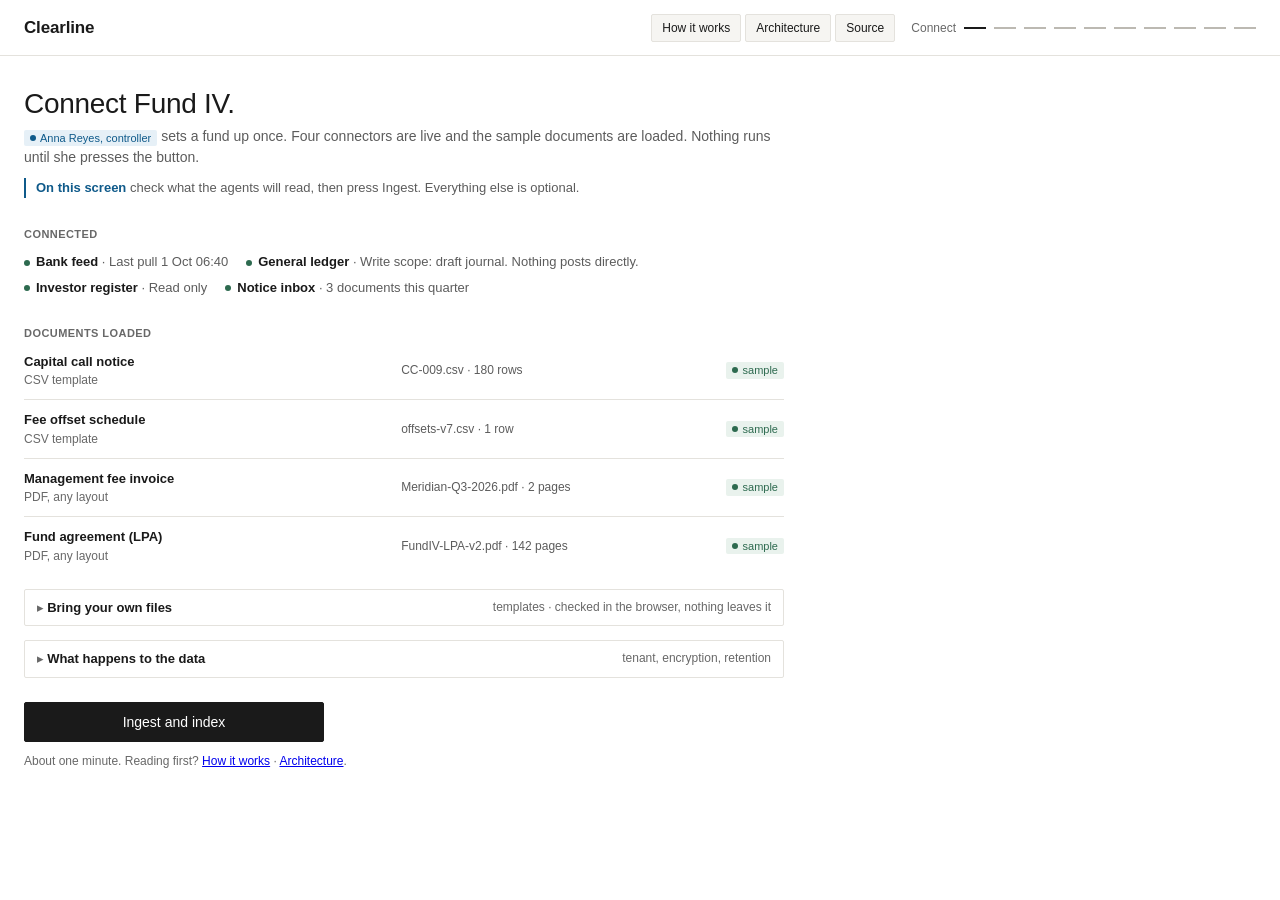
==== commit 050f26fd: "Make the How it works and Architecture links visible at every width Header links are now bordered bu" ====
--- a/index.html
+++ b/index.html
@@ -20,9 +20,9 @@
 .meta{font-size:var(--text-meta);color:var(--ink-3)}
 .top{position:sticky;top:env(safe-area-inset-top,0px);z-index:5;display:flex;height:56px;align-items:center;gap:16px;border-bottom:1px solid var(--line);background:var(--surface);padding:0 24px}
 .brand{font-size:var(--text-brand);font-weight:600;letter-spacing:-.01em}
-.about{margin-left:auto;display:flex;gap:14px;font-size:var(--text-meta)}
-.about a{color:var(--ink-3);text-decoration:none}.about a:hover{color:var(--ink);text-decoration:underline;text-decoration-color:var(--line-strong)}
-@media(max-width:600px){.about{display:none}}
+.about{margin-left:auto;display:flex;gap:4px;font-size:var(--text-meta)}
+.about a{color:var(--ink);text-decoration:none;border:1px solid var(--line);border-radius:var(--radius);padding:4px 10px;background:var(--subtle);white-space:nowrap}.about a:hover{border-color:var(--ink)}
+@media(max-width:600px){.about{gap:3px}.about a{padding:4px 7px;font-size:var(--text-caption)}.prog span{display:none}}
 .prog{display:flex;align-items:center;gap:8px;font-size:var(--text-meta);color:var(--ink-3)}
 .prog i{display:inline-block;width:22px;height:2px;background:var(--line-strong)}.prog i.on{background:var(--ink)}
 .back{font-size:var(--text-meta);color:var(--ink-3);background:none;border:0;cursor:pointer;padding:0;text-decoration:underline;text-decoration-color:var(--line-strong)}
@@ -233,7 +233,7 @@
 @media (prefers-reduced-motion: reduce){.toast{transition:none}}
 </style>
 
-<header class="top"><span class="brand">Clearline</span><button class="back hidden" id="back">Back</button><nav class="about" aria-label="About"><a href="how-it-works.html">How it works</a><a href="architecture.html">Architecture</a></nav><span class="prog" id="prog"></span></header>
+<header class="top"><span class="brand">Clearline</span><button class="back hidden" id="back">Back</button><nav class="about" aria-label="About"><a href="how-it-works.html">How it works</a><a href="architecture.html">Architecture</a><a href="https://github.com/nikjain15/clearline">Source</a></nav><span class="prog" id="prog"></span></header>
 <main><div class="wrap" id="content"></div></main>
 <div class="toast" id="toast" role="status" aria-live="polite"></div>
 
@@ -351,7 +351,7 @@
  '<p class="sec">Documents loaded</p><div>'+UP.filter(function(u){return u.k!=='stmt';}).map(function(u){ var r=state.up[u.k]; return '<div class="uprow" style="grid-template-columns:1.2fr 1fr auto"><div><p class="n">'+u.n+'</p><p class="m">'+u.t+'</p></div><div class="f">'+(r?upFile(u):u.sample)+'</div><div>'+upStatus(u)+'</div></div>'; }).join('')+'</div>'+
  '<details class="fold"'+(own?' open':'')+'><summary><b>Bring your own files</b><span class="meta">templates · checked in the browser, nothing leaves it</span></summary><div class="in">'+UP.map(function(u){ return '<div class="uprow"><div><p class="n">'+u.n+'</p><p class="m">'+(u.cols?'Columns: '+u.cols.join(', '):u.t)+'</p></div><div class="f">'+(state.up[u.k]?upFile(u):'<span class="m">not replaced; sample stays</span>')+'</div><div>'+(u.cols?'<a class="lnk" download="'+u.k+'-template.csv" href="'+tmpl(u)+'">Template</a>':'<span class="m">no template</span>')+'</div><div><span class="file"><button class="lnk">Upload</button><input type="file" data-up="'+u.k+'" aria-label="Upload '+u.n+'" accept="'+(u.cols?'.csv,.txt,.xml,.sta,.940':'.pdf')+'"></span></div></div>'; }).join('')+'<p class="hint">A CSV is checked against the template columns on the spot. The demo run keeps the sample dataset so the four cases reconcile; your file is kept for the fund.</p></div></details>'+
  '<details class="fold"><summary><b>What happens to the data</b><span class="meta">tenant, encryption, retention</span></summary><div class="in"><p class="meta" style="margin-top:8px;color:var(--ink-2)">Documents stay in the administrator\'s tenant, encrypted at rest. Nothing trains a shared model. Retention follows the fund\'s record policy. The agents read the four connectors, these documents and the policy the controller sets. Nothing else.</p></div></details>'+
- '<div style="margin-top:24px;max-width:300px"><button class="b pri" data-go="1">Ingest and index</button></div><p class="hint">About one minute.</p></div>'; }
+ '<div style="margin-top:24px;max-width:300px"><button class="b pri" data-go="1">Ingest and index</button></div><p class="hint">About one minute. Reading first? <a href="how-it-works.html">How it works</a> · <a href="architecture.html">Architecture</a>.</p></div>'; }
 function ingRows(){ var c=state.up.call, o=state.up.offset, l=state.up.lpa, i=state.up.invoice; var cn=c&&c.rows?c.rows:180; return [
  {src:'Bank statement, 29 and 30 Sep',via:'bank feed',st:'ok',steps:['Received camt.053: <b>'+(D.lines+1)+' entries</b>, 1 balance record','Parsed '+D.lines+' lines ('+D.credits+' credits, '+(D.lines-D.credits)+' debits); normalised amount, currency, value date, counterparty, remittance reference, UETR','Validated: opening '+n(FUND.opening)+' + movements '+n(D.movements)+' = closing <b>'+n(D.closing)+'</b>, ties to the bank balance record','Deduplicated on UETR and payer, amount, date: '+D.dups.length+' pair flagged for the agents, not dropped (lines '+D.dups.map(function(p){return p.join(', ');}).join('; ')+')','Indexed by reference, amount, payer name']},
  {src:'Capital call notice CC-009',via:c?esc(c.name):'sample CC-009.csv',st:c&&c.missing&&c.missing.length?'warn':'ok',steps:[(c?'Your file: <b>'+cn+' rows</b>; schema '+(c.heads?(6-(c.missing||[]).length)+' of 6 columns':'read')+(c.missing&&c.missing.length?'; <b>unmapped: '+c.missing.join(', ')+'</b>':'')+'. Kept for Fund IV; the run below uses the sample CC-009 (180 rows) so the four cases that follow reconcile.':'<b>180 rows</b>; schema 6 of 6 columns'),'Validated: Σ call_amount <b>'+n0(D.callTotal)+'</b> = '+(FUND.callPct*100)+'% × '+n0(D.commitTotal)+' commitments; '+INV.length+' unique lp_id; due date 29 Sep','Joined to register v41: '+INV.length+' of '+INV.length+' investors matched by lp_id','Reference format learned: "MEB IV CC-009 LP-nnnn"']},
@@ -379,7 +379,7 @@
  '<div class="beats"><div class="beat on"><p class="n">1 · You decide and say why</p><p class="x">Each decision is kept with your reason and any correction. Nothing you write leaves the administrator.</p></div><div class="beat on"><p class="n">2 · Anna reviews on Friday</p><p class="x">She sees every decline, every correction and every proposal, with the evidence beside it.</p></div><div class="beat on"><p class="n">3 · Only Anna changes the rules</p><p class="x">She approves or rejects each change. The fund\'s policy gets a new version number and a date; the agents follow it from the next run.</p></div></div>'+
  '<p class="sec">What has changed on this fund</p><div class="doc" style="margin-top:10px"><div class="tscroll"><table><tr><th>When</th><th>What</th><th>Why</th><th>Who</th></tr><tr><td class="dt">14 Apr 2026</td><td>Fund set up: every wire goes to a person</td><td class="w">New fund, no history yet</td><td class="w">Anna Reyes</td></tr><tr><td class="dt">2 Jun 2026</td><td>Clearline may book clear matches on its own; small shortfalls up to 10 absorbed</td><td class="w">400 wires booked, none reversed</td><td class="w">Anna Reyes</td></tr><tr><td class="dt">14 Jul 2026</td><td>Gate eased to 0.90; shortfalls up to 25 absorbed</td><td class="w">1,212 wires booked, none reversed; fewer declines each month</td><td class="w">Anna Reyes</td></tr><tr><td class="dt">Proposed</td><td>A name alone is never enough (case 2); shortfalls up to 50 absorbed (case 4)</td><td class="w">From this week\'s cases and the fund\'s history</td><td class="w">Waiting for Anna</td></tr></table></div></div>'+
  '<details class="fold"><summary><b>For the technical reviewer</b><span class="meta">how the loop is measured</span></summary><div class="in"><div class="steps"><div class="step"><p class="n">1 · Decide and explain</p><p class="v tnum">1,216</p><p class="x">decisions since July, each with the trace, the diff to the proposal and the feedback</p></div><div class="step"><p class="n">2 · Labelled store</p><p class="v tnum">38</p><p class="x">corrections, 6 policy proposals, 12 evidence gaps; stays in the tenant</p></div><div class="step"><p class="n">3 · Weekly eval</p><p class="v tnum">99.8%</p><p class="x">precision above the gate on 1,212 held-out wires; override rate 2.1%, falling; reversals 0 of 712 auto-booked</p></div><div class="step"><p class="n">4 · Proposals</p><p class="v tnum">3</p><p class="x">name never alone · tolerance 25 → 50 · matcher v2.4 retrain on 38 corrections</p></div><div class="step"><p class="n">5 · Approve and version</p><p class="v tnum">v4</p><p class="x">Anna approves or rejects each line; the policy version bumps; agents reload; the changelog is signed</p></div></div><p class="meta" style="margin-top:12px;color:var(--ink-2)">The matching model retrains at most once a quarter, on this tenant\'s corrections only, and ships as a new frozen version with its evaluation report. Rules and thresholds change only on a named approval. A rising override rate freezes the gate. Feedback text never leaves the tenant. See <a href="architecture.html">Architecture</a>.</p></div></details>'+
- '<div style="margin-top:24px;max-width:200px"><button class="b" data-go="0">Start again</button></div></div>'; }
+ '<div style="margin-top:24px;max-width:200px"><button class="b" data-go="0">Start again</button></div><p class="hint">Read more: <a href="how-it-works.html">How it works</a> · <a href="architecture.html">Architecture</a> · <a href="https://github.com/nikjain15/clearline">Source</a>.</p></div>'; }
 // Capital account statement rows: [label, this quarter, since inception, source key]. Closing balance and unfunded commitment are computed.
 function contribSrc(){ var d=state.done.short; return d==='declined'?'<b>Bank line 89</b>, 29 Sep, '+n(L(89).amt)+'. Case 4 was declined, so the 35 is still outstanding from Nordvik and the statement would show '+n0(L(89).amt)+' until it is resolved by hand.':'<b>Bank line 89</b>, 29 Sep, '+n(L(89).amt)+', plus 35 absorbed as a bank charge (case 4, released by P. Naidoo). Capital call CC-009 asked '+NOR.id+' for 5% of commitment: '+n0(NOR.call)+'.'; }
 var SRC={sub:'<b>Subscription agreement</b>, 28 Jun 2024 (first close), "Capital Commitment", page 1: '+n0(NOR.commit)+', '+pct(NOR)+' of '+n0(FUND.commit)+'.',prior:'<b>Prior statement</b>, Q2 2026, released 12 Aug. Since-inception closing less this quarter\'s movements.',dist:'<b>Ledger</b>, '+FUND.short+', distribution entries allocated by commitment share. Of which recallable: 0.',gl:'<b>Ledger</b>, '+FUND.short+', posted entries for the quarter at fund level, allocated by commitment share ('+pct(NOR)+'). Fund-level Q3: income '+n0(LEDGER.q.income)+', expenses '+n0(-LEDGER.q.expenses)+', unrealised '+n0(LEDGER.q.unreal)+'.',fee:'<b>Fee workbook.</b> 2.0% a year on '+n0(FUND.commit)+' commitments, quarterly in arrears: fund-level '+n0(D.fee)+' a quarter, Nordvik\'s '+pct(NOR)+' share '+n0(alloc(D.fee,NOR))+'. Nordvik\'s share of the '+n0(FUND.offset)+' director-fee offset (case 3): '+n0(alloc(FUND.offset,NOR))+'.',val:'<b>Q3 valuation pack</b>, approved by the valuation committee 4 Nov. Halcyon Dental Group (Netherlands) at cost; Bramblewood Software GmbH marked up on its Series C. Fund-level unrealised gain this quarter '+n0(LEDGER.q.unreal)+'.',wf:'<b>Waterfall.</b> 20% carry over an 8% preferred return, accrued as if the fund were sold today (hypothetical liquidation). GP catch-up 91% complete, so carry is below 20% of profit. Fund-level accrual this quarter '+n0(-LEDGER.q.carry)+'.',tie:'<b>Arithmetic.</b> Opening + contributions + distributions + income + gains, less fees, expenses and carry. Computed by the page from the rows above, which are themselves the fund ledger allocated by commitment share.',unf:'<b>Arithmetic.</b> Commitment less contributions since inception. No recallable distributions.'};
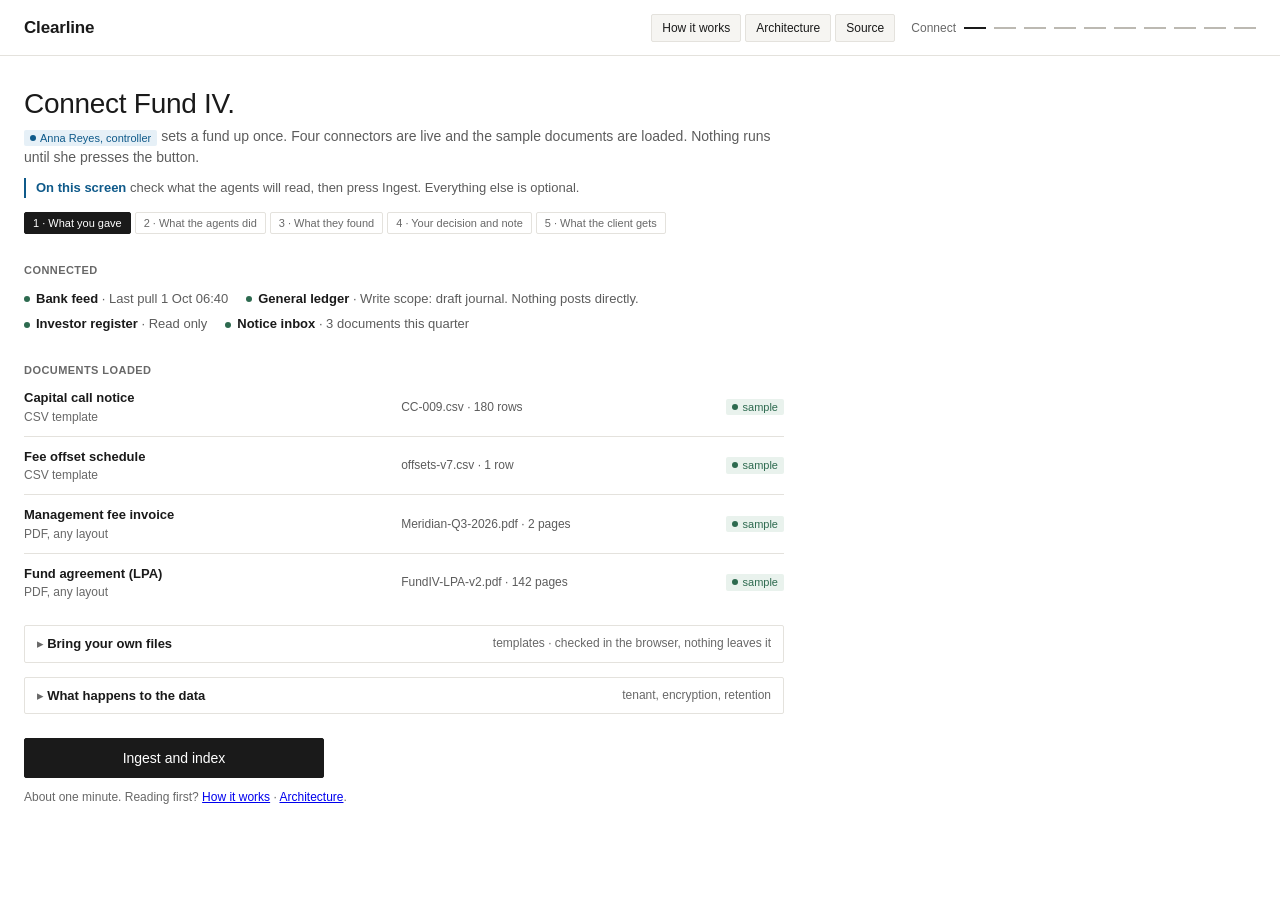
==== commit b2893f6c: "Phone-readable tables, a four-part frame, per-agent notes, and scale Tables become labelled cards be" ====
--- a/index.html
+++ b/index.html
@@ -230,6 +230,27 @@
 tr.exc td:first-child{box-shadow:inset 3px 0 0 var(--caution)}
 tr.dim td{color:var(--ink-3)}
 @media(max-width:960px){.grid2,.steps{grid-template-columns:1fr}.uprow{grid-template-columns:1fr;gap:4px}.agents{grid-template-columns:repeat(2,1fr)}.beats{grid-template-columns:1fr}.cols{grid-template-columns:1fr}.top{padding:0 16px}main{padding:20px 16px 60px}.prog i{display:none}.toast{top:calc(64px + env(safe-area-inset-top,0px));bottom:auto}}
+/* four-part frame shown on every screen */
+.frame{display:flex;gap:4px;flex-wrap:wrap;margin-top:14px}
+.frame span{font-size:var(--text-caption);color:var(--ink-3);border:1px solid var(--line);border-radius:var(--radius);padding:2px 8px;background:var(--surface)}
+.frame span.on{color:var(--surface);background:var(--ink);border-color:var(--ink)}
+/* per-agent comment line */
+.lc{display:block;width:100%;height:30px;margin-top:6px;border:1px solid var(--line);border-radius:var(--radius);padding:0 8px;font:inherit;font-size:var(--text-meta);color:var(--ink);background:var(--surface)}
+.lc:focus{border-color:var(--ink)}
+/* scale section */
+.scale{display:grid;grid-template-columns:repeat(4,1fr);gap:12px;margin-top:12px}
+.scale .a{border:1px solid var(--line);border-radius:var(--radius);padding:10px 12px;min-width:0}
+.scale .a .n{font-size:var(--text-caption);color:var(--ink-3);text-transform:uppercase;letter-spacing:.04em}
+.scale .a .v{font-size:var(--text-stat);font-weight:300;line-height:1.1;margin-top:4px}
+.scale .a .l{font-size:var(--text-meta);color:var(--ink-2);margin-top:2px}
+.stages{display:grid;grid-template-columns:repeat(7,1fr);gap:6px;margin-top:12px}
+.stages .s{border-top:2px solid var(--ink);padding-top:6px;min-width:0}
+.stages .s .n{font-size:var(--text-caption);font-weight:600;color:var(--ink)}
+.stages .s .v{font-size:var(--text-meta);color:var(--ink-2);margin-top:2px}
+.stages .s .d{font-size:var(--text-caption);color:var(--caution);margin-top:2px}
+@media(max-width:960px){.scale{grid-template-columns:repeat(2,1fr)}.stages{grid-template-columns:1fr}.stages .s{border-top:0;border-left:2px solid var(--ink);padding:0 0 0 10px}}
+/* tables become labelled cards on phones */
+@media(max-width:600px){table.rt,table.rt tbody,table.rt tr,table.rt td{display:block}table.rt thead,table.rt tr:first-child:has(th),table.rt th{display:none}table.rt tr{padding:8px 12px;border-bottom:1px solid var(--line)}table.rt td{padding:1px 0;border:0;text-align:left;white-space:normal}table.rt td.num{text-align:left}table.rt td.desc{font-size:var(--text-meta)}table.rt td[data-l]::before{content:attr(data-l) " · ";color:var(--ink-3);font-size:var(--text-caption);font-family:var(--font)}table.rt tr.hl td:first-child,table.rt tr.exc td:first-child{box-shadow:none}table.rt tr.hl,table.rt tr.exc{box-shadow:inset 3px 0 0 var(--caution)}table.rt td[colspan]{padding:2px 0}}
 @media (prefers-reduced-motion: reduce){.toast{transition:none}}
 </style>
 
@@ -246,6 +267,7 @@
 function n0(v){ return Math.abs(v).toLocaleString('en-US'); }
 function amt(v){ return v<0?'('+n(v)+')':n(v); }
 function amt0(v){ return v<0?'('+n0(v)+')':n0(v); }
+function frame(i){ var L=['What you gave','What the agents did','What they found','Your decision and note','What the client gets']; return '<div class="frame" aria-label="Where you are">'+L.map(function(t,k){return '<span class="'+(k===i?'on':'')+'">'+(k+1)+' · '+t+'</span>';}).join('')+'</div>'; }
 function who(w,l){ return '<span class="who '+w+'"><i></i>'+(l||{agent:'Clearline',you:'You',client:'Client'}[w])+'</span>'; }
 function toast(m){ var t=el('toast'); t.textContent=m; t.classList.add('show'); clearTimeout(toast._t); toast._t=setTimeout(function(){t.classList.remove('show');},2000); }
 
@@ -346,7 +368,7 @@
 function upFile(u){ var r=state.up[u.k]; if(r) return esc(r.name)+' · '+(r.size>1e6?(r.size/1e6).toFixed(1)+' MB':Math.round(r.size/1024)+' KB')+(r.kind==='csv'&&r.missing.length?' · missing: '+r.missing.join(', ')+' · <button class="lnk" data-map="'+u.k+'">map columns</button>':''); if(state.sample) return u.sample; return '<span class="m">'+(u.cols?'Columns: '+u.cols.join(', '):u.t)+'</span>'; }
 function ready(){ return state.sample||['call','lpa'].every(function(k){return !!state.up[k];}); }
 function connect(){ var own=Object.keys(state.up).length; return '<div class="narrow"><h1 class="t">Connect Fund IV.</h1><p class="sub">'+who('you','Anna Reyes, controller')+' sets a fund up once. Four connectors are live and the sample documents are loaded. Nothing runs until she presses the button.</p>'+
- '<p class="guide"><b>On this screen</b> check what the agents will read, then press Ingest. Everything else is optional.</p>'+
+ '<p class="guide"><b>On this screen</b> check what the agents will read, then press Ingest. Everything else is optional.</p>'+frame(0)+
  '<p class="sec">Connected</p><div class="conn">'+CONN.map(function(c){ return '<span><i></i><b>'+c.n+'</b> · '+c.l.split(' · ')[0]+'</span>'; }).join('')+'</div>'+
  '<p class="sec">Documents loaded</p><div>'+UP.filter(function(u){return u.k!=='stmt';}).map(function(u){ var r=state.up[u.k]; return '<div class="uprow" style="grid-template-columns:1.2fr 1fr auto"><div><p class="n">'+u.n+'</p><p class="m">'+u.t+'</p></div><div class="f">'+(r?upFile(u):u.sample)+'</div><div>'+upStatus(u)+'</div></div>'; }).join('')+'</div>'+
  '<details class="fold"'+(own?' open':'')+'><summary><b>Bring your own files</b><span class="meta">templates · checked in the browser, nothing leaves it</span></summary><div class="in">'+UP.map(function(u){ return '<div class="uprow"><div><p class="n">'+u.n+'</p><p class="m">'+(u.cols?'Columns: '+u.cols.join(', '):u.t)+'</p></div><div class="f">'+(state.up[u.k]?upFile(u):'<span class="m">not replaced; sample stays</span>')+'</div><div>'+(u.cols?'<a class="lnk" download="'+u.k+'-template.csv" href="'+tmpl(u)+'">Template</a>':'<span class="m">no template</span>')+'</div><div><span class="file"><button class="lnk">Upload</button><input type="file" data-up="'+u.k+'" aria-label="Upload '+u.n+'" accept="'+(u.cols?'.csv,.txt,.xml,.sta,.940':'.pdf')+'"></span></div></div>'; }).join('')+'<p class="hint">A CSV is checked against the template columns on the spot. The demo run keeps the sample dataset so the four cases reconcile; your file is kept for the fund.</p></div></details>'+
@@ -362,19 +384,25 @@
 function audit(){ var expCredits=D.callTotal-D.late.reduce(function(s,x){return s+x.call;},0)+L(88).amt-35+L(183).amt; var st=stmtRows(NOR); var rows=[['Commitments, '+INV.length+' investors',n0(D.commitTotal),n0(FUND.commit),D.commitTotal===FUND.commit],['Call CC-009 = 5% × commitments',n0(D.callTotal),n0(FUND.commit*FUND.callPct),D.callTotal===FUND.commit*FUND.callPct],['Investors funded by 30 Sep',D.funded+' of '+INV.length,(INV.length-D.late.length)+' expected ('+D.late.map(function(x){return x.name;}).join(', ')+' late)',D.funded===INV.length-D.late.length],['Bank credits = call − late + duplicate − 35 + interest',n(D.sumCredits),n(expCredits),Math.abs(D.sumCredits-expCredits)<0.005],['Lines = credits + fee + charges',String(D.lines),D.credits+' + 1 + 1',D.lines===D.credits+2],['Auto-booked + exceptions = lines',D.auto+' + '+D.exceptions.length,String(D.lines),D.auto+D.exceptions.length===D.lines],['Fee invoice = 2.0% × commitments / 4',n0(D.fee),n0(-L(181).amt)+' paid',D.fee===-L(181).amt],['Nordvik statement foots, both columns',n0(st[11][1]),n0(st[11][2]),st[11][1]===st[11][2]]]; var ok=rows.every(function(r){return r[3];});
  return '<details class="fold"><summary><b>Data audit</b> '+(ok?'<span class="st ok" style="float:none"><i></i>'+rows.length+' of '+rows.length+' checks pass</span>':'<span class="st warn" style="float:none"><i></i>a check fails</span>')+'<span class="meta">every later figure is computed from these tables</span></summary><div class="in tscroll"><table class="tnum"><tr><th>Check</th><th class="num">Computed</th><th class="num">Expected</th><th></th></tr>'+rows.map(function(r){ return '<tr><td>'+r[0]+'</td><td class="num">'+r[1]+'</td><td class="num">'+r[2]+'</td><td>'+(r[3]?'<span class="st ok"><i></i>ties</span>':'<span class="st warn"><i></i>off</span>')+'</td></tr>'; }).join('')+'</table></div></details>'; }
 function dataset(){ var ids=['LP-0096','LP-0023','LP-0041','LP-0042','LP-0171']; var lines=[85,86,87,88,89,90,178,179,180,181,182,183]; var paidLbl=function(x){ var p=D.paid[x.id]||0; return p===0?'not yet':p===x.call?'paid':p>x.call?'paid twice':'short '+n0(x.call-p); };
- return '<p class="sec">The dataset</p><p class="meta" style="margin-top:4px">Generated once from a seed. The four highlighted bank lines become the four cases. Download the whole thing: <a class="lnk" download="investors.csv" href="'+DATASET.investors+'">investors.csv</a> · <a class="lnk" download="bank-lines.csv" href="'+DATASET.lines+'">bank-lines.csv</a></p>'+
- '<div class="doc" style="margin-top:10px"><div class="hd"><b>Investors and call notice CC-009</b><span>'+INV.length+' investors · commitments '+n0(D.commitTotal)+' · call 5% = '+n0(D.callTotal)+'</span></div><div class="tscroll"><table class="tnum"><tr><th>LP</th><th>Investor</th><th class="num">Commitment</th><th class="num">Called</th><th>By 30 Sep</th></tr>'+ids.map(function(id){ var x=inv(id); return '<tr><td>'+x.id+'</td><td>'+x.name+'</td><td class="num">'+n0(x.commit)+'</td><td class="num">'+n0(x.call)+'</td><td>'+paidLbl(x)+'</td></tr>'; }).join('')+'<tr class="dim"><td colspan="2">… and '+(INV.length-ids.length)+' more, all paid in full</td><td class="num">'+n0(D.commitTotal-ids.reduce(function(t,id){return t+inv(id).commit;},0))+'</td><td class="num">'+n0(D.callTotal-ids.reduce(function(t,id){return t+inv(id).call;},0))+'</td><td>paid</td></tr></table></div></div>'+
- '<div class="doc" style="margin-top:12px"><div class="hd"><b>Bank statement, '+FUND.short+' operating account</b><span>'+D.lines+' lines · 29 and 30 Sep · opening '+n(FUND.opening)+' · closing '+n(D.closing)+'</span></div><div class="tscroll"><table class="tnum"><tr><th>Line</th><th>Date</th><th>Description</th><th class="num">Amount</th><th>Becomes</th></tr><tr class="dim"><td colspan="5">lines 1 to 84: investor credits, all matched</td></tr>'+lines.map(function(nn){ var l=L(nn); var e=EXC[nn]; var c=CASES.filter(function(k){return k.id===e;})[0]; return (nn===178?'<tr class="dim"><td colspan="5">lines 91 to 177: investor credits, all matched</td></tr>':'')+'<tr class="'+(e?'exc':'')+'"><td>'+nn+'</td><td class="dt">'+l.date+'</td><td class="desc">'+esc(l.desc)+'</td><td class="num">'+amt(l.amt)+'</td><td>'+(c?'case '+(CASES.indexOf(c)+1)+': '+c.title:l.inv?'matched':l.kind==='bankfee'?'bank charges':l.kind==='interest'?'interest':'')+'</td></tr>'; }).join('')+'</table></div></div>'; }
-function ingest(){ var rows=ingRows(); var warn=rows.some(function(r){return r.st==='warn';}); return '<div class="narrow"><h1 class="t">Ingested and indexed.</h1><p class="sub">Six sources, one minute. Every line, row and clause now has an ID the agents can cite. Nothing has been matched or booked yet.</p><p class="guide"><b>On this screen</b> see the data the agents will work from. The pipeline detail and the audit are folded below it.</p>'+
+ return '<p class="sec">1 · What you gave Clearline</p><p class="meta" style="margin-top:4px">Generated once from a seed for the demo. The four highlighted bank lines become the four cases. Download the whole thing: <a class="lnk" download="investors.csv" href="'+DATASET.investors+'">investors.csv</a> · <a class="lnk" download="bank-lines.csv" href="'+DATASET.lines+'">bank-lines.csv</a></p>'+
+ '<div class="doc" style="margin-top:10px"><div class="hd"><b>Investors and call notice CC-009</b><span>'+INV.length+' investors · commitments '+n0(D.commitTotal)+' · call 5% = '+n0(D.callTotal)+'</span></div><div class="tscroll"><table class="tnum rt"><tr><th>LP</th><th>Investor</th><th class="num">Commitment</th><th class="num">Called</th><th>By 30 Sep</th></tr>'+ids.map(function(id){ var x=inv(id); return '<tr><td data-l="LP">'+x.id+'</td><td data-l="Investor">'+x.name+'</td><td class="num" data-l="Commitment">'+n0(x.commit)+'</td><td class="num" data-l="Called">'+n0(x.call)+'</td><td data-l="By 30 Sep">'+paidLbl(x)+'</td></tr>'; }).join('')+'<tr class="dim"><td colspan="2">… and '+(INV.length-ids.length)+' more, all paid in full</td><td class="num">'+n0(D.commitTotal-ids.reduce(function(t,id){return t+inv(id).commit;},0))+'</td><td class="num">'+n0(D.callTotal-ids.reduce(function(t,id){return t+inv(id).call;},0))+'</td><td>paid</td></tr></table></div></div>'+
+ '<div class="doc" style="margin-top:12px"><div class="hd"><b>Bank statement, '+FUND.short+' operating account</b><span>'+D.lines+' lines · 29 and 30 Sep · opening '+n(FUND.opening)+' · closing '+n(D.closing)+'</span></div><div class="tscroll"><table class="tnum rt"><tr><th>Line</th><th>Date</th><th>Description</th><th class="num">Amount</th><th>Becomes</th></tr><tr class="dim"><td colspan="5">lines 1 to 84: investor credits, all matched</td></tr>'+lines.map(function(nn){ var l=L(nn); var e=EXC[nn]; var c=CASES.filter(function(k){return k.id===e;})[0]; return (nn===178?'<tr class="dim"><td colspan="5">lines 91 to 177: investor credits, all matched</td></tr>':'')+'<tr class="'+(e?'exc':'')+'"><td data-l="Line">'+nn+'</td><td class="dt" data-l="Date">'+l.date+'</td><td class="desc" data-l="Description">'+esc(l.desc)+'</td><td class="num" data-l="Amount">'+amt(l.amt)+'</td><td data-l="Becomes">'+(c?'case '+(CASES.indexOf(c)+1)+': '+c.title:l.inv?'matched':l.kind==='bankfee'?'bank charges':l.kind==='interest'?'interest':'')+'</td></tr>'; }).join('')+'</table></div></div>'; }
+function scale(){ var ST=[['Receive','1.9M lines · 6,300 PDFs · 41,000 LPA pages','camt.053 feeds, inbox attachments, portal uploads; every file hashed, duplicates by hash dropped (212 last month)'],['Clean','OCR on 1,140 scanned PDFs','Scans OCR\'d with a confidence per word; 38 pages under 0.90 went to a person. Encodings, currencies and date formats normalised'],['Parse','7 statement formats · 4 template versions','Bank formats mapped once per bank; template columns matched by name with drift caught (11 files needed a column mapped)'],['Validate','99.6% of files passed first time','Balance tie-outs, call totals, unique IDs, register joins; 23 files bounced back to the sender with the reason'],['Chunk','2.3M chunks from 41,000 pages','LPAs and side letters split at clause boundaries, about 400 tokens with overlap, page and clause on each; operational clauses tagged'],['Index','one index per fund','Keyword and embedding; a chunk is cited by ID. Re-indexed only on a new document version; old versions kept'],['Match and gate','99.1% booked · 17,100 to people','Exceptions queued and routed to the fund team; the four you are about to see are from one fund\'s night']];
+ return '<p class="sec">3 · At the administrator\'s scale</p><p class="meta" style="margin-top:4px">This demo is one fund, one night. Last month, across every fund the administrator keeps, the same seven stages ran on this much:</p>'+
+ '<div class="scale"><div class="a"><p class="n">Funds</p><p class="v tnum">2,140</p><p class="l">each with its own policy and index</p></div><div class="a"><p class="n">Bank lines</p><p class="v tnum">1.9M</p><p class="l">from 38 banks in 7 statement formats</p></div><div class="a"><p class="n">Documents</p><p class="v tnum">6,300</p><p class="l">invoices, schedules, notices, LPAs and side letters, as PDF</p></div><div class="a"><p class="n">To a person</p><p class="v tnum">17,100</p><p class="l">exceptions, 0.9% of lines, routed by fund team</p></div></div>'+
+ '<div class="stages">'+ST.map(function(x){ return '<div class="s"><p class="n">'+x[0]+'</p><p class="v">'+x[1]+'</p><p class="d">'+x[2]+'</p></div>'; }).join('')+'</div>'+
+ '<details class="fold"><summary><b>Where it breaks at scale, and what happens</b><span class="meta">the honest list</span></summary><div class="in"><ul style="margin:8px 0 0;padding-left:18px;font-size:var(--text-body);color:var(--ink-2)"><li><b>Unreadable scans.</b> OCR confidence under 0.90 on any amount, date or name sends the page to a person with the box highlighted. Nothing is guessed.</li><li><b>Template drift.</b> A client renames a column or adds one. The parser matches by name, flags what it cannot place, and a person maps it once; the mapping is saved for that client.</li><li><b>Mixed currencies and value dates.</b> Every line keeps its original currency; conversion is a separate, cited step with the rate and source.</li><li><b>Duplicate documents.</b> The same invoice arriving twice is caught by hash before parsing. A re-sent wire is caught by UETR after parsing and shown to a person, never dropped.</li><li><b>Long documents.</b> An LPA with 300 pages is chunked at clause boundaries, not fixed sizes, so a clause is never split across two chunks; a chunk is cited by ID and page.</li><li><b>Volume spikes.</b> Quarter-end calls bring 20 times the lines. The gate does not move; the exception queue grows and is routed by fund team with the oldest first.</li></ul><p class="meta" style="margin-top:8px">The scale figures are illustrative for a large multi-jurisdiction administrator; the one-fund figures on this page are computed from the dataset above.</p></div></details>'; }
+function ingest(){ var rows=ingRows(); var warn=rows.some(function(r){return r.st==='warn';}); return '<div class="narrow"><h1 class="t">Ingested and indexed.</h1><p class="sub">Six sources, one minute. Every line, row and clause now has an ID the agents can cite. Nothing has been matched or booked yet.</p><p class="guide"><b>On this screen</b> see the data the agents will work from, then what was done to it, then what this looks like at the administrator\'s real scale.</p>'+frame(0)+
  '<div class="kpi"><div><p class="v tnum">'+D.lines+'</p><p class="l">bank lines</p></div><div><p class="v tnum">'+INV.length+'</p><p class="l">investors joined to the call</p></div><div><p class="v tnum">311</p><p class="l">LPA chunks, 9 tagged for operations</p></div><div><p class="v tnum">'+(warn?'1':'0')+'</p><p class="l">'+(warn?'source needs a column mapped':'sources rejected')+'</p></div></div>'+
- dataset()+'<p class="sec">How it was ingested</p>'+rows.map(function(r){ return '<details class="fold"><summary><b>'+r.src+'</b><span class="meta">'+r.via+' '+(r.st==='ok'?'<span class="st ok" style="float:none"><i></i>validated</span>':'<span class="st warn" style="float:none"><i></i>map columns</span>')+'</span></summary><div class="in"><ol style="margin:8px 0 0;padding-left:18px;font-size:var(--text-body);color:var(--ink-2)">'+r.steps.map(function(x){return '<li style="padding:2px 0">'+x+'</li>';}).join('')+'</ol>'+(r.chunk?'<div class="chunk" style="margin:8px 0 0">'+r.chunk+'</div>':'')+'</div></details>'; }).join('')+
- audit()+'<details class="fold"><summary><b>Where the agents stop reading</b><span class="meta">scope</span></summary><div class="in"><p class="meta" style="margin-top:8px;color:var(--ink-2)"> Only these six sources and the controller\'s policy. No web, no email bodies, no other fund\'s data. Each agent sees the chunk IDs it cites; the chunks it saw are logged with the run.</p></div></details>'+
+ dataset()+'<p class="sec">2 · What Clearline did with it</p>'+rows.map(function(r){ return '<details class="fold"><summary><b>'+r.src+'</b><span class="meta">'+r.via+' '+(r.st==='ok'?'<span class="st ok" style="float:none"><i></i>validated</span>':'<span class="st warn" style="float:none"><i></i>map columns</span>')+'</span></summary><div class="in"><ol style="margin:8px 0 0;padding-left:18px;font-size:var(--text-body);color:var(--ink-2)">'+r.steps.map(function(x){return '<li style="padding:2px 0">'+x+'</li>';}).join('')+'</ol>'+(r.chunk?'<div class="chunk" style="margin:8px 0 0">'+r.chunk+'</div>':'')+'</div></details>'; }).join('')+
+ audit()+scale()+'<details class="fold"><summary><b>Where the agents stop reading</b><span class="meta">scope</span></summary><div class="in"><p class="meta" style="margin-top:8px;color:var(--ink-2)"> Only these six sources and the controller\'s policy. No web, no email bodies, no other fund\'s data. Each agent sees the chunk IDs it cites; the chunks it saw are logged with the run.</p></div></details>'+
  '<div style="margin-top:24px;max-width:300px"><button class="b pri" data-go="2">Run the agents overnight</button></div><p class="hint">Scheduled 06:40 daily; this run is 1 Oct.</p></div>'; }
 function fbPanel(k){ var f=state.fb[k.id]||{r:[],t:'',c:null}; var has=f.r.length||f.t||f.c; return '<details class="fold" id="fbfold"'+(has?' open':'')+'><summary><b>Tell Clearline why</b><span class="meta">optional to record · one reason to decline</span></summary><div class="in"><div class="fb" style="border:0;margin-top:0;padding-top:4px"><p class="meta">It goes into the weekly review, not into a black box.</p><div class="chips">'+Object.keys(FB).map(function(r){ return '<button class="chip'+(f.r.indexOf(r)>=0?' on':'')+'" data-r="'+r+'" data-case="'+k.id+'">'+FB[r]+'</button>'; }).join('')+'</div><textarea id="fbt" data-case="'+k.id+'" aria-label="Your feedback" placeholder="What did it miss? e.g. Bayfront emailed on 28 Sep that the second wire prepays CC-010.">'+esc(f.t)+'</textarea><details'+(f.c?' open':'')+'><summary class="meta" style="cursor:pointer;margin-top:6px">Correct the entry</summary><div class="corr">'+k.entry.ln.map(function(l,i){ var c=f.c&&f.c[i]?f.c[i]:l; return '<input data-ci="'+i+'" data-cf="0" data-case="'+k.id+'" value="'+esc(c[0])+'" aria-label="Account line '+(i+1)+'"><input class="num" data-ci="'+i+'" data-cf="1" data-case="'+k.id+'" value="'+esc(c[1])+'" aria-label="Amount line '+(i+1)+'">'; }).join('')+'</div></details></div></div></details>'; }
-function fbDone(k,d){ var f=state.fb[k.id]; if(!f||(!f.r.length&&!f.t&&!f.c)) return '<div class="fbd"><b>No note added.</b><p class="to">'+(d==='done'?'Your decision is kept as an example of a good match.':'Your decision is kept; Anna sees it in Friday\'s review.')+'</p></div>'; var tos={}; f.r.forEach(function(r){ tos[FBTO[r][0]]=FBTO[r][1]; }); if(f.c) tos['Teaches the matching']='Your corrected entry becomes the right answer the next time Clearline checks itself'; return '<div class="fbd"><b>Noted. Here is what happens to it</b>'+(f.r.length?'<p class="to">'+f.r.map(function(r){return FB[r];}).join(' · ')+'</p>':'')+(f.t?'<p class="to">“'+esc(f.t)+'”</p>':'')+(f.c?'<p class="to">Corrected entry: '+f.c.map(function(l){return esc(l[0])+' '+esc(l[1]);}).join(' / ')+'</p>':'')+Object.keys(tos).map(function(t){ return '<p class="to"><b>→ '+t+'</b> · '+tos[t]+'</p>'; }).join('')+'<p class="to">Anna Reyes sees this on Friday. The last screen shows what it changes.</p></div>'; }
-function learn(){ var ids=CASES.map(function(k){return k.id;}); var decided=ids.filter(function(id){return state.done[id];}); var over=ids.filter(function(id){return state.done[id]==='declined';}).length; var noted=ids.filter(function(id){var f=state.fb[id]; return f&&(f.r.length||f.t||f.c);}).length;
- var rows=CASES.map(function(k){ var d=state.done[k.id]; var f=state.fb[k.id]||{r:[],t:'',c:null}; var tos=[]; f.r.forEach(function(r){ if(tos.indexOf(FBTO[r][0])<0) tos.push(FBTO[r][0]); }); if(f.c&&tos.indexOf('Teaches the matching')<0) tos.push('Teaches the matching'); var what=!d?'':tos.length?tos.join('; '):(d==='done'?'Kept as an example of a good match':'Anna sees the override on Friday'); return '<tr><td>'+k.title+'</td><td>'+(d==='done'?'Recorded':d==='declined'?'Declined':'Not yet')+'</td><td class="w">'+(f.r.map(function(r){return FB[r];}).join(', ')||'')+(f.t?(f.r.length?' · ':'')+'“'+esc(f.t)+'”':'')+(f.c?' · corrected entry':'')+'</td><td class="w">'+what+'</td></tr>'; }).join('');
- return '<div class="narrow learn"><h1 class="t">What happens to what you said.</h1><p class="sub">Every decision and every note you add is kept. On Friday '+who('you','Anna Reyes, controller')+' reads them. Only she can change how Clearline works on this fund.</p>'+
+function hasLines(f){ return f&&f.lines&&Object.keys(f.lines).some(function(a){return f.lines[a];}); }
+function fbDone(k,d){ var f=state.fb[k.id]; if(!f||(!f.r.length&&!f.t&&!f.c&&!hasLines(f))) return '<div class="fbd"><b>No note added.</b><p class="to">'+(d==='done'?'Your decision is kept as an example of a good match.':'Your decision is kept; Anna sees it in Friday\'s review.')+'</p></div>'; var tos={}; f.r.forEach(function(r){ tos[FBTO[r][0]]=FBTO[r][1]; }); if(f.c) tos['Teaches the matching']='Your corrected entry becomes the right answer the next time Clearline checks itself'; return '<div class="fbd"><b>Noted. Here is what happens to it</b>'+(f.r.length?'<p class="to">'+f.r.map(function(r){return FB[r];}).join(' · ')+'</p>':'')+(f.t?'<p class="to">“'+esc(f.t)+'”</p>':'')+(f.c?'<p class="to">Corrected entry: '+f.c.map(function(l){return esc(l[0])+' '+esc(l[1]);}).join(' / ')+'</p>':'')+(hasLines(f)?Object.keys(f.lines).filter(function(a){return f.lines[a];}).map(function(a){ return '<p class="to">To '+a+': “'+esc(f.lines[a])+'” <b>→ changes what '+a+' reads or does</b>, once Anna agrees</p>'; }).join(''):'')+Object.keys(tos).map(function(t){ return '<p class="to"><b>→ '+t+'</b> · '+tos[t]+'</p>'; }).join('')+'<p class="to">Anna Reyes sees this on Friday. The last screen shows what it changes.</p></div>'; }
+function learn(){ var ids=CASES.map(function(k){return k.id;}); var decided=ids.filter(function(id){return state.done[id];}); var over=ids.filter(function(id){return state.done[id]==='declined';}).length; var noted=ids.filter(function(id){var f=state.fb[id]; return f&&(f.r.length||f.t||f.c||hasLines(f));}).length;
+ var rows=CASES.map(function(k){ var d=state.done[k.id]; var f=state.fb[k.id]||{r:[],t:'',c:null}; var tos=[]; f.r.forEach(function(r){ if(tos.indexOf(FBTO[r][0])<0) tos.push(FBTO[r][0]); }); if(f.c&&tos.indexOf('Teaches the matching')<0) tos.push('Teaches the matching'); if(hasLines(f)) Object.keys(f.lines).forEach(function(a){ if(f.lines[a]&&tos.indexOf('Changes '+a)<0) tos.push('Changes '+a); }); var what=!d?'':tos.length?tos.join('; '):(d==='done'?'Kept as an example of a good match':'Anna sees the override on Friday'); return '<tr><td>'+k.title+'</td><td>'+(d==='done'?'Recorded':d==='declined'?'Declined':'Not yet')+'</td><td class="w">'+(f.r.map(function(r){return FB[r];}).join(', ')||'')+(f.t?(f.r.length?' · ':'')+'“'+esc(f.t)+'”':'')+(f.c?' · corrected entry':'')+(hasLines(f)?Object.keys(f.lines).filter(function(a){return f.lines[a];}).map(function(a){return ' · to '+a+': “'+esc(f.lines[a])+'”';}).join(''):'')+'</td><td class="w">'+what+'</td></tr>'; }).join('');
+ return '<div class="narrow learn"><h1 class="t">What happens to what you said.</h1><p class="sub">Every decision and every note you add is kept. On Friday '+who('you','Anna Reyes, controller')+' reads them. Only she can change how Clearline works on this fund.</p>'+frame(3)+
  '<div class="doc" style="margin-top:20px"><div class="hd"><b>Your four decisions</b><span>'+decided.length+' of 4 decided · '+over+' declined · '+noted+' with a note</span></div><div class="tscroll"><table><tr><th>Case</th><th>You decided</th><th>You said</th><th>What happens</th></tr>'+rows+'</table></div></div>'+
  '<div class="beats"><div class="beat on"><p class="n">1 · You decide and say why</p><p class="x">Each decision is kept with your reason and any correction. Nothing you write leaves the administrator.</p></div><div class="beat on"><p class="n">2 · Anna reviews on Friday</p><p class="x">She sees every decline, every correction and every proposal, with the evidence beside it.</p></div><div class="beat on"><p class="n">3 · Only Anna changes the rules</p><p class="x">She approves or rejects each change. The fund\'s policy gets a new version number and a date; the agents follow it from the next run.</p></div></div>'+
  '<p class="sec">What has changed on this fund</p><div class="doc" style="margin-top:10px"><div class="tscroll"><table><tr><th>When</th><th>What</th><th>Why</th><th>Who</th></tr><tr><td class="dt">14 Apr 2026</td><td>Fund set up: every wire goes to a person</td><td class="w">New fund, no history yet</td><td class="w">Anna Reyes</td></tr><tr><td class="dt">2 Jun 2026</td><td>Clearline may book clear matches on its own; small shortfalls up to 10 absorbed</td><td class="w">400 wires booked, none reversed</td><td class="w">Anna Reyes</td></tr><tr><td class="dt">14 Jul 2026</td><td>Gate eased to 0.90; shortfalls up to 25 absorbed</td><td class="w">1,212 wires booked, none reversed; fewer declines each month</td><td class="w">Anna Reyes</td></tr><tr><td class="dt">Proposed</td><td>A name alone is never enough (case 2); shortfalls up to 50 absorbed (case 4)</td><td class="w">From this week\'s cases and the fund\'s history</td><td class="w">Waiting for Anna</td></tr></table></div></div>'+
@@ -394,32 +422,32 @@
 function intro(){ return '<div><div class="narrow"><h1 class="t">'+D.lines+' bank lines came in on Fund IV\'s September call.</h1><p class="sub">Yesterday this was Priya\'s whole morning: a bank export, a spreadsheet and 183 lookups. On 1 Oct at 06:40, four agents read the statement for Meridian European Buyout IV, a Luxembourg SCSp RAIF the administrator keeps the books for, booked what they were sure of, and stopped four times.</p>'+
  '<div class="meter"><div class="track"><i style="width:'+(D.auto/D.lines*100).toFixed(1)+'%;background:var(--positive)"></i><i style="width:'+(D.exceptions.length/D.lines*100).toFixed(1)+'%;background:var(--caution)"></i></div><div class="leg"><span><b style="background:var(--positive)"></b>'+D.auto+' of '+D.lines+' booked under policy, no person involved</span><span><b style="background:var(--caution)"></b>'+D.exceptions.length+' need you</span></div><p class="hint">Notices for CC-009 went out 10 Sep from the register: '+INV.length+' investors, '+n0(D.callTotal)+' called. '+(D.late.length===1?'One investor, '+CAR.name+' ('+n0(CAR.call)+'), had not wired by 30 Sep; it arrived 1 Oct and is a line for tomorrow.':D.late.length+' investors had not wired by 30 Sep.')+'</p></div></div>'+
  '<div class="agents"><div class="a"><p class="n">Intake <span>· rules</span></p><p class="v tnum">'+D.lines+'</p><p class="l">lines read; IBAN …4471 = '+FUND.short+'; 0 unassigned</p></div><div class="a"><p class="n">Matching <span>· model</span></p><p class="v tnum">'+D.lines+'</p><p class="l">matched to an investor, the fee, interest or charges: '+D.auto+' sure, '+D.exceptions.length+' flagged</p></div><div class="a"><p class="n">Reconciliation <span>· rules</span></p><p class="v tnum">'+D.exceptions.length+'</p><p class="l">differences explained with a cause; bank '+n(D.closing)+' = ledger cash</p></div><div class="a"><p class="n">Posting <span>· policy</span></p><p class="v tnum">'+D.auto+'</p><p class="l">entries posted above the '+FUND.gate.toFixed(2)+' gate; '+D.exceptions.length+' held for a person</p></div></div>'+
- '<p class="guide" style="max-width:760px"><b>On this screen</b> the result of one overnight run. Press the button to open the first of the four cases the agents stopped on.</p><details class="fold" style="max-width:960px"><summary><b>The policy a person owns, and why four agents</b><span class="meta">gate 0.90 · tolerance 25 · policy v3</span></summary><div class="in"><div class="policy" style="margin-top:10px"><b>The policy a person owns.</b> Gate 0.90 and tolerance 25 are Fund IV policy v3, set by Anna Reyes, controller, on 14 Jul 2026 after 1,212 wires with 0 reversals above 0.90. Refunds, instruction changes, KYC ratings, amounts due from the manager and statement release are never automatic at any score. A new fund starts at a gate of 1.00: every wire goes to a person until the book earns a lower one.</div>'+
+ frame(1)+'<p class="guide" style="max-width:760px"><b>On this screen</b> the result of one overnight run. Press the button to open the first of the four cases the agents stopped on.</p><details class="fold" style="max-width:960px"><summary><b>The policy a person owns, and why four agents</b><span class="meta">gate 0.90 · tolerance 25 · policy v3</span></summary><div class="in"><div class="policy" style="margin-top:10px"><b>The policy a person owns.</b> Gate 0.90 and tolerance 25 are Fund IV policy v3, set by Anna Reyes, controller, on 14 Jul 2026 after 1,212 wires with 0 reversals above 0.90. Refunds, instruction changes, KYC ratings, amounts due from the manager and statement release are never automatic at any score. A new fund starts at a gate of 1.00: every wire goes to a person until the book earns a lower one.</div>'+
  '<p class="why">Four agents, not one, because each is tested, versioned and switched off alone: Intake is replaced when the bank changes format; Matching is retrained; Reconciliation and Posting are rules that never learn. Where one stops, a named person starts. '+who('you','Priya Naidoo, fund accountant')+'</p></div></details>'+
  '<div style="margin-top:24px;max-width:280px"><button class="b pri" data-go="'+FIRST+'">See case 1 of 4</button></div><p class="hint">About two minutes.</p></div>'; }
 
-function stmtTable(st,d){ var h=st.heads||['Line','Date','Description','Amount']; return '<div class="doc"><div class="hd"><b>'+st.title+'</b><span>'+st.sub+'</span></div><div class="tscroll"><table class="tnum"><tr><th>'+h[0]+'</th><th>'+h[1]+'</th><th>'+h[2]+'</th><th class="num">'+h[3]+'</th></tr>'+st.rows.map(function(r){ var cls=r[4]==='hl'?(d==='done'?'ok':'hl'):r[4]; return '<tr class="'+cls+'"><td>'+r[0]+'</td><td class="dt">'+r[1]+'</td><td class="desc">'+esc(r[2])+'</td><td class="num">'+amt(r[3])+'</td></tr>'; }).join('')+'</table></div></div>'; }
+function stmtTable(st,d){ var h=st.heads||['Line','Date','Description','Amount']; return '<div class="doc"><div class="hd"><b>'+st.title+'</b><span>'+st.sub+'</span></div><div class="tscroll"><table class="tnum rt"><tr><th>'+h[0]+'</th><th>'+h[1]+'</th><th>'+h[2]+'</th><th class="num">'+h[3]+'</th></tr>'+st.rows.map(function(r){ var cls=r[4]==='hl'?(d==='done'?'ok':'hl'):r[4]; return '<tr class="'+cls+'"><td data-l="'+h[0]+'">'+r[0]+'</td><td class="dt" data-l="'+h[1]+'">'+r[1]+'</td><td class="desc" data-l="'+h[2]+'">'+esc(r[2])+'</td><td class="num" data-l="'+h[3]+'">'+amt(r[3])+'</td></tr>'; }).join('')+'</table></div></div>'; }
 function recCard(r){ return '<div class="rec'+(r.pick?' pick':'')+'"><span class="tag '+r.tag[1]+'">'+r.tag[0]+'</span><p class="nm">'+r.nm+'</p><dl>'+r.kv.map(function(k){return '<dt>'+k[0]+'</dt><dd>'+k[1]+'</dd>';}).join('')+'</dl></div>'; }
 function entryBox(e,d){ var status=d==='done'?'posted':d==='declined'?'dropped':''; var hd=d==='done'?'Posted as a draft journal through the ledger\'s own validation':d==='declined'?'Not posted; '+e.hd.toLowerCase():e.hd; return '<div class="entry '+status+'"><div class="hd"><b>'+hd+'</b><span>Account · Amount</span></div>'+e.ln.map(function(l){return '<div class="ln"><span>'+l[0]+'</span><span class="tnum">'+l[1]+'</span></div>';}).join('')+'<div class="ft">'+e.ft+'</div></div>'; }
 function fig(f,d){ var max=Math.max.apply(null,f.bars.map(function(b){return Math.max(b[1],b[2]);})); return '<div class="fig"><p class="cap">'+f.cap+'</p>'+f.bars.map(function(b){ var base=Math.min(b[1],b[2]); var w=Math.round(b[1]/max*100); var wb=Math.round(base/max*100); var ex=b[3]; var diff=b[1]-b[2]; var inner=ex==='extra'?'<i style="width:'+wb+'%"></i><i class="extra" style="left:'+wb+'%;width:'+(w-wb)+'%"></i>':ex==='gap'?'<i style="width:'+w+'%"></i><i class="gap" style="left:'+w+'%;width:'+Math.max(1,Math.round(-diff/max*100))+'%"></i>':'<i style="width:'+w+'%"></i>'; var val=n0(b[1])+(ex==='extra'?' <em>+'+n0(diff)+'</em>':ex==='gap'?' <em class="g">−'+n0(-diff)+'</em>':''); return '<div class="bar"><span class="l">'+b[0]+'</span><span class="t">'+inner+'</span><span class="v tnum">'+val+'</span></div>'; }).join('')+'<p class="verdict '+(d==='done'?'p':d==='declined'?'n':f.verdict[1])+'">'+(d==='done'?'Settled':d==='declined'?'Handled manually':f.verdict[0])+'</p></div>'; }
 function beats(k,d){ var labels=['Spotted','Checked','Your call']; return '<div class="beats">'+k.beats.map(function(b,i){ return '<div class="beat'+(i===2?' on':'')+'"><p class="n">'+(i+1)+' · '+labels[i]+'</p><p class="x">'+(i===2&&d?(d==='done'?'Done: '+k.btn:'Declined; handled manually'):b)+'</p></div>'; }).join('')+'</div>'; }
 function confHtml(c){ return '<span class="conf'+(c<0.9?' lo':'')+'">confidence '+c.toFixed(2)+(c<0.9?' &lt; 0.90':' ≥ 0.90')+'</span>'; }
 function pipe(k,d){ var names=['Intake','Matching','Reconciliation','Posting']; return '<div class="pipe">'+names.map(function(nm,i){ var a=k.agents[i]; var cls=a.stop?(d==='done'?'done':d==='declined'?'over':'stop'):'done'; var lbl=a.stop?(d==='done'?': released by Priya':d==='declined'?': overridden':': '+k.stopLabel):': done'; return (i?'<span class="arrow">→</span>':'')+'<span class="ag '+cls+'"><i></i>'+nm+lbl+'</span>'; }).join('')+'</div>'; }
-function trace(k,d){ return '<ol class="trace">'+k.agents.map(function(a,idx){ return (idx===3?'':'')+'<li class="'+(a.stop&&!d?'stop':'')+'"><div class="hd"><span class="nm">'+a.n+' <span>· '+KIND[a.n]+'</span></span><span class="at">'+a.at+'</span>'+(a.conf!=null?confHtml(a.conf):'')+'</div><p class="did">'+a.did+'</p><details'+(a.stop&&!d?' open':'')+'><summary>What it read and why</summary><div class="ev"><dl>'+a.ev.map(function(e){return '<dt>'+e[0]+'</dt><dd>'+e[1]+'</dd>';}).join('')+'</dl></div></details></li>'; }).join('')+(d?'<li class="you"><div class="hd"><span class="nm">Priya Naidoo</span><span class="at">1 Oct 09:1'+(CASES.indexOf(k)+2)+'</span></div><p class="did">'+(d==='done'?'Accepted: '+k.btn+'. Posted as a draft journal through the ledger\'s validation under her name.':'Declined. Booked by hand; her entry is diffed against the proposal and counted as an override for the weekly review.')+'</p></li>':'')+'</ol><details class="fold"><summary><b>Versions, run and inputs</b><span class="meta">for the auditor</span></summary><div class="in"><p class="ver" style="border:0;margin-top:6px;padding-top:0">'+VER+'</p></div></details>'; }
+function trace(k,d){ return '<ol class="trace">'+k.agents.map(function(a,idx){ return (idx===3?'':'')+'<li class="'+(a.stop&&!d?'stop':'')+'"><div class="hd"><span class="nm">'+a.n+' <span>· '+KIND[a.n]+'</span></span><span class="at">'+a.at+'</span>'+(a.conf!=null?confHtml(a.conf):'')+'</div><p class="did">'+a.did+'</p><details'+(a.stop&&!d?' open':'')+'><summary>What it read and why</summary><div class="ev"><dl>'+a.ev.map(function(e){return '<dt>'+e[0]+'</dt><dd>'+e[1]+'</dd>';}).join('')+'</dl></div></details>'+(!d?'<input class="lc" data-la="'+a.n+'" data-case="'+k.id+'" value="'+esc(((state.fb[k.id]||{}).lines||{})[a.n]||'')+'" aria-label="Note to the '+a.n+' agent" placeholder="Note to '+a.n+': what did it miss? (optional)">':((state.fb[k.id]||{}).lines||{})[a.n]?'<p class="meta" style="margin-top:4px;color:var(--advisor)">Your note to '+a.n+': “'+esc(state.fb[k.id].lines[a.n])+'”</p>':'')+'</li>'; }).join('')+(d?'<li class="you"><div class="hd"><span class="nm">Priya Naidoo</span><span class="at">1 Oct 09:1'+(CASES.indexOf(k)+2)+'</span></div><p class="did">'+(d==='done'?'Accepted: '+k.btn+'. Posted as a draft journal through the ledger\'s validation under her name.':'Declined. Booked by hand; her entry is diffed against the proposal and counted as an override for the weekly review.')+'</p></li>':'')+'</ol><details class="fold"><summary><b>Versions, run and inputs</b><span class="meta">for the auditor</span></summary><div class="in"><p class="ver" style="border:0;margin-top:6px;padding-top:0">'+VER+'</p></div></details>'; }
 function caseView(k,i){ var d=state.done[k.id]; var next=FIRST+i;
-  return '<h1 class="t">'+k.title+'</h1><p class="sub">'+who('you','Priya Naidoo, fund accountant')+' · 1 Oct 2026 · read left to right: what came in, what the agents did, your call</p>'+beats(k,d)+
+  return '<h1 class="t">'+k.title+'</h1><p class="sub">'+who('you','Priya Naidoo, fund accountant')+' · 1 Oct 2026</p>'+frame(d?3:2)+beats(k,d)+
   '<div class="cols"><div class="col"><h2><span class="num">1</span>What came in</h2>'+stmtTable(k.stmt,d)+'<h3>What was asked</h3>'+k.recs.map(recCard).join('')+'</div>'+
-  '<div class="col"><h2><span class="num">2</span>What the agents did</h2>'+pipe(k,d)+fig(k.fig,d)+trace(k,d)+'</div>'+
-  '<div class="col"><h2><span class="num">3</span>Your call</h2>'+(d?'<div class="done'+(d==='done'?'':' over')+'"><b>'+(d==='done'?'Recorded':'Declined')+'</b>'+(d==='done'?'Posted under your name. No wire has been sent.':'Nothing was posted. Counted as an override.')+'</div><p class="after">'+(d==='done'?k.after:'Priya books it by hand in the ledger. Her entry is diffed against the proposal; the override is reviewed weekly by the controller and blocks any loosening of the gate.')+'</p><div style="margin-top:14px">'+entryBox(k.entry,d)+'</div>'+fbDone(k,d)+'<div class="next"><button class="b pri" data-go="'+next+'">'+(i<CASES.length?'Next case':'Go to the statements')+'</button></div>':'<p class="meta" style="margin-bottom:6px">This will post</p>'+entryBox(k.entry,d)+fbPanel(k)+'<div class="acts"><button class="b pri" data-do="'+k.id+'">'+k.btn+'</button><button class="b" data-decline="'+k.id+'">'+k.alt+'</button></div><p class="hint">Posts to the ledger as a draft journal under your name. No wire is sent from this screen.</p>')+'</div></div>'; }
+  '<div class="col"><h2><span class="num">2</span>What the agents found</h2>'+pipe(k,d)+fig(k.fig,d)+trace(k,d)+'</div>'+
+  '<div class="col"><h2><span class="num">3</span>Your decision and note</h2>'+(d?'<div class="done'+(d==='done'?'':' over')+'"><b>'+(d==='done'?'Recorded':'Declined')+'</b>'+(d==='done'?'Posted under your name. No wire has been sent.':'Nothing was posted. Counted as an override.')+'</div><p class="after">'+(d==='done'?k.after:'Priya books it by hand in the ledger. Her entry is diffed against the proposal; the override is reviewed weekly by the controller and blocks any loosening of the gate.')+'</p><div style="margin-top:14px">'+entryBox(k.entry,d)+'</div>'+fbDone(k,d)+'<div class="next"><button class="b pri" data-go="'+next+'">'+(i<CASES.length?'Next case':'Go to the statements')+'</button></div>':'<p class="meta" style="margin-bottom:6px">This will post</p>'+entryBox(k.entry,d)+fbPanel(k)+'<div class="acts"><button class="b pri" data-do="'+k.id+'">'+k.btn+'</button><button class="b" data-decline="'+k.id+'">'+k.alt+'</button></div><p class="hint">Posts to the ledger as a draft journal under your name. No wire is sent from this screen.</p>')+'</div></div>'; }
 
 function statement(){ var key=state.prov; var src=key==null?'':key==='contrib'?contribSrc():SRC[key]; var rows=stmtRows(NOR);
-  return '<div class="narrow"><h1 class="t">Four cases, eleven minutes. Six weeks later, 180 statements signed.</h1><p class="sub">'+who('you','Anna Reyes, controller')+' signed 180 investor statements for the quarter to 30 Sep on 12 Nov at 2:06pm, after the valuation committee. Every number traces to a line. Click one.</p>'+
-  '<div class="doc" style="margin-top:20px"><div class="hd"><b>Capital account statement · '+NOR.name+'</b><span>Quarter to 30 Sep 2026 · EUR, whole · Meridian European Buyout IV SCSp SICAV-RAIF, Luxembourg · Lux GAAP · Depositary: Luxembourg depositary, AIFMD Art. 21 cash monitoring</span></div><div class="tscroll"><table class="tnum"><tr><th></th><th class="num">This quarter</th><th class="num">Since inception</th></tr>'+rows.map(function(r){ return '<tr class="clk'+(state.prov===r[3]?' sel':'')+'" data-prov="'+r[3]+'" tabindex="0" role="button" aria-label="Show source for '+r[0]+'"><td>'+(r[4]?'<strong>':'')+r[0]+(r[4]?'</strong>':'')+'</td><td class="num">'+(r[1]==null?'':amt0(r[1]))+'</td><td class="num">'+(r[2]==null?'':amt0(r[2]))+'</td></tr>'; }).join('')+'</table></div></div>'+(src?'<div class="src" id="src">'+src+'</div>':'<p class="hint">Try "Contributions" or "Fee offsets": both come from cases you just settled.</p>')+
+  return '<div class="narrow"><h1 class="t">Four cases, eleven minutes. Six weeks later, 180 statements signed.</h1><p class="sub">'+who('you','Anna Reyes, controller')+' signed 180 investor statements for the quarter to 30 Sep on 12 Nov at 2:06pm, after the valuation committee. Every number traces to a line. Click one.</p>'+frame(4)+
+  '<div class="doc" style="margin-top:20px"><div class="hd"><b>Capital account statement · '+NOR.name+'</b><span>Quarter to 30 Sep 2026 · EUR, whole · Meridian European Buyout IV SCSp SICAV-RAIF, Luxembourg · Lux GAAP · Depositary: Luxembourg depositary, AIFMD Art. 21 cash monitoring</span></div><div class="tscroll"><table class="tnum rt"><tr><th></th><th class="num">This quarter</th><th class="num">Since inception</th></tr>'+rows.map(function(r){ return '<tr class="clk'+(state.prov===r[3]?' sel':'')+'" data-prov="'+r[3]+'" tabindex="0" role="button" aria-label="Show source for '+r[0]+'"><td>'+(r[4]?'<strong>':'')+r[0]+(r[4]?'</strong>':'')+'</td><td class="num"'+(r[1]==null?'':' data-l="This quarter"')+'>'+(r[1]==null?'':amt0(r[1]))+'</td><td class="num"'+(r[2]==null?'':' data-l="Since inception"')+'>'+(r[2]==null?'':amt0(r[2]))+'</td></tr>'; }).join('')+'</table></div></div>'+(src?'<div class="src" id="src">'+src+'</div>':'<p class="hint">Try "Contributions" or "Fee offsets": both come from cases you just settled.</p>')+
   '<div style="margin-top:24px;max-width:300px"><button class="b pri" data-go="'+(FIRST+CASES.length+1)+'">See what the client sees</button></div></div>'; }
 
 var QA={fund:{a:'Everyone has now funded the September call: '+D.funded+' of '+INV.length+' investors by 30 September, '+n0(D.callTotal)+' called. '+D.late.map(function(x){return x.name+', '+n0(x.call)+', arrived on 1 Oct, a day late, and is recorded.';}).join(' ')+' Two things were unusual and are settled: Bayfront paid twice and the duplicate is being returned; a '+n0(L(179).amt)+' payment from '+END.name+' came without a reference and was matched by amount.',s:'capital call CC-009; bank lines 87, 88, 179 and 1 Oct line 4; reconciliation 1 Oct'},nordvik:{a:NOR.name+' holds '+pct(NOR)+' of '+FUND.name.split(' SCSp')[0]+' on a '+n0(NOR.commit)+' commitment. The September call of '+n0(NOR.call)+' was received on 29 September, 35 short because of a bank fee the fund absorbed. Closing balance for the quarter to 30 Sep '+n0(stmtRows(NOR)[11][1])+'; unfunded commitment '+n0(stmtRows(NOR)[12][2])+'.',s:'investor record '+NOR.id+'; bank line 89; Q3 statement signed 12 Nov'},fee:{a:'The Q3 management fee is '+n0(D.fee)+' gross and '+n0(D.feeNet)+' after a '+n0(FUND.offset)+' director-fee offset from Bramblewood Software GmbH. The manager was paid gross on 30 September; the '+n0(FUND.offset)+' is recorded as owed back and comes off the Q4 invoice.',s:'fee invoice 15 Sep; offset schedule v7; bank line 181'},none:{a:'I can answer from the settled books: who paid the September call and when, an investor\'s position, or the management fee. Try one of the three below, or ask about a named investor.',s:'none; nothing outside the signed data is answered'}};
 function client(){ var t=state.q;
-  return '<div class="narrow"><h1 class="t">Friday 2 Oct, 9:05am. The client asks.</h1><p class="sub">'+who('client','Daniel Kerr, CFO of the fund manager')+' His managing partner wants to know who has not paid. He asks the portal, not the administrator.</p>'+
+  return '<div class="narrow"><h1 class="t">Friday 2 Oct, 9:05am. The client asks.</h1><p class="sub">'+who('client','Daniel Kerr, CFO of the fund manager')+' His managing partner wants to know who has not paid. He asks the portal, not the administrator.</p>'+frame(4)+
   '<div class="ask"><input id="q" placeholder="Who has not funded the September call?" aria-label="Your question" value="'+esc(state.qtext)+'"><div class="chips"><button class="chip'+(t==='fund'?' on':'')+'" data-q="fund">Who paid late?</button><button class="chip'+(t==='nordvik'?' on':'')+'" data-q="nordvik">Nordvik\'s position</button><button class="chip'+(t==='fee'?' on':'')+'" data-q="fee">The management fee</button></div>'+(t?'<div class="answer">'+who('agent','Clearline')+' '+QA[t].a+'<p class="s">Sources: '+QA[t].s+'</p></div>':'')+'</div>'+
   (t&&t!=='none'?'<div class="lead"><p>The answer is the data Priya settled and Anna signed, with the plumbing removed. The GP sees investor-level detail under the LPA; each investor sees only its own. The operations work earns the trust; this page is what the client pays for.</p></div><div style="margin-top:20px;max-width:300px"><button class="b pri" data-go="'+(FIRST+CASES.length+2)+'">See what Clearline learned</button></div>':'')+
   '<div class="rev">For reviewers<details><summary>How it is governed</summary><ul><li>Clearline books a wire without a person only above a confidence gate the controller sets per fund. A new fund starts at 1.00: every wire goes to a person.</li><li>Refunds, payment-instruction changes, KYC ratings, amounts due from the manager and statement release are never automatic, whatever the confidence. An instruction change arrives as a case with the old and new instruction side by side; the agent only drafts the call-back script.</li><li>Nothing writes to the ledger directly. Every entry goes in as a draft journal through the eFront Invest journal API and that system\'s own validation and approval. A reversal is a journal with the same trace.</li><li>Every decision is logged with the person, the agent versions, the run and the inputs, in the form the AIFM\'s oversight and a CSSF Circular 22/806 outsourcing review expect.</li></ul></details>'+
@@ -431,6 +459,7 @@
  function fbOf(id){ return state.fb[id]||(state.fb[id]={r:[],t:'',c:null}); }
  c.querySelectorAll('[data-r]').forEach(function(ch){ ch.addEventListener('click',function(){ var f=fbOf(ch.dataset.case); var i=f.r.indexOf(ch.dataset.r); if(i>=0) f.r.splice(i,1); else f.r.push(ch.dataset.r); ch.classList.toggle('on',i<0); }); });
  var ta=c.querySelector('#fbt'); if(ta) ta.addEventListener('input',function(){ fbOf(ta.dataset.case).t=ta.value; });
+ c.querySelectorAll('.lc[data-la]').forEach(function(inp){ inp.addEventListener('input',function(){ var f=fbOf(inp.dataset.case); f.lines=f.lines||{}; f.lines[inp.dataset.la]=inp.value; }); });
  c.querySelectorAll('[data-ci]').forEach(function(inp){ inp.addEventListener('input',function(){ var k=CASES.filter(function(x){return x.id===inp.dataset.case;})[0]; var f=fbOf(inp.dataset.case); if(!f.c) f.c=k.entry.ln.map(function(l){return l.slice();}); f.c[+inp.dataset.ci][+inp.dataset.cf]=inp.value; }); });
  c.querySelectorAll('[data-up]').forEach(function(inp){ inp.addEventListener('change',function(){ if(inp.files[0]) readUpload(inp.dataset.up,inp.files[0]); }); });
  c.querySelectorAll('[data-sample]').forEach(function(b){ b.addEventListener('click',function(){ state.sample=true; toast('Sample dataset loaded.'); render(); }); });
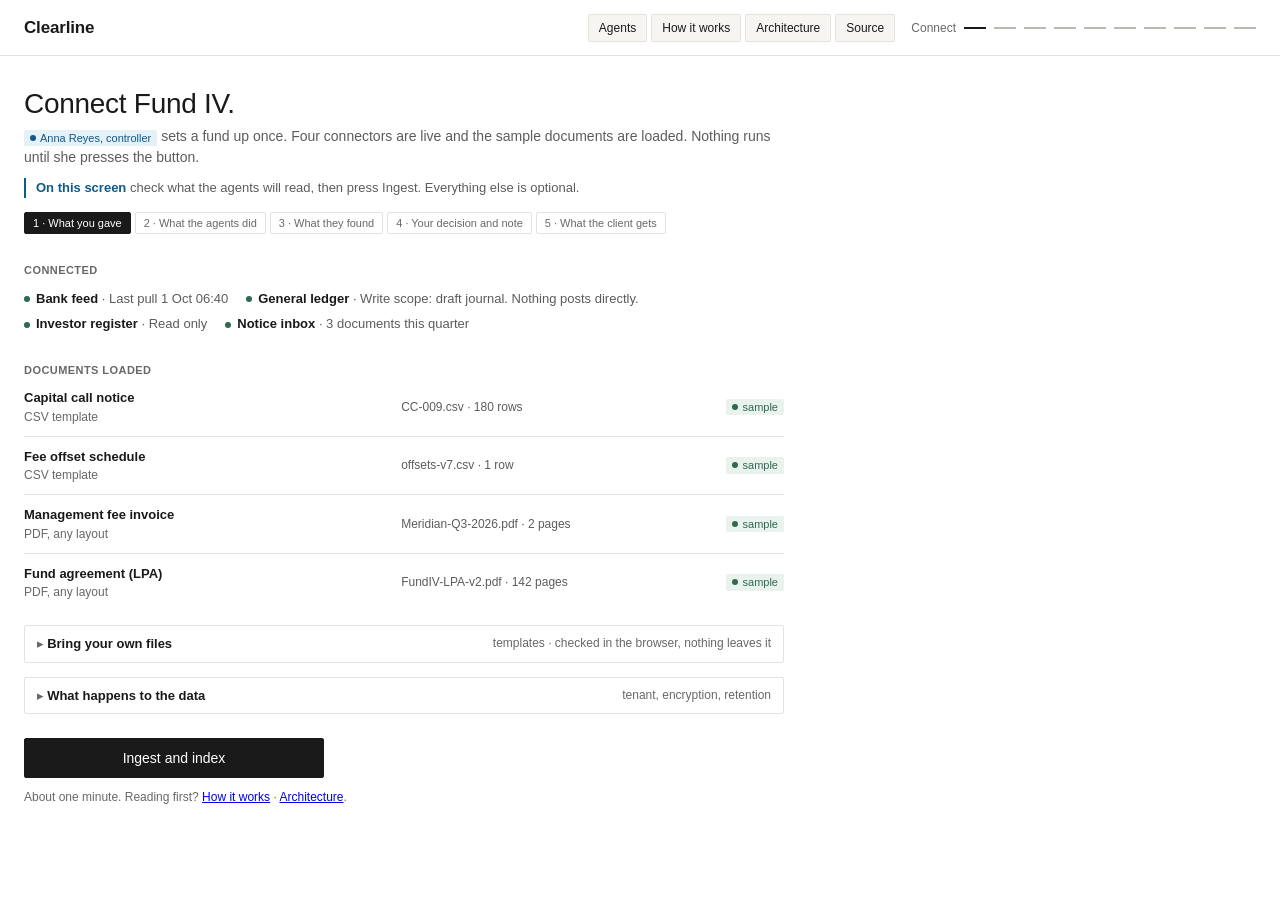
==== commit 52be6a7d: "Agents screen: the roster, and make-your-own agents from templates A roster of seven agents in the R" ====
--- a/index.html
+++ b/index.html
@@ -22,7 +22,7 @@
 .brand{font-size:var(--text-brand);font-weight:600;letter-spacing:-.01em}
 .about{margin-left:auto;display:flex;gap:4px;font-size:var(--text-meta)}
 .about a{color:var(--ink);text-decoration:none;border:1px solid var(--line);border-radius:var(--radius);padding:4px 10px;background:var(--subtle);white-space:nowrap}.about a:hover{border-color:var(--ink)}
-@media(max-width:600px){.about{gap:3px}.about a{padding:4px 7px;font-size:var(--text-caption)}.prog span{display:none}}
+@media(max-width:600px){.top{flex-wrap:wrap;height:auto;min-height:56px;padding-top:8px;padding-bottom:8px;row-gap:6px}.about{gap:3px;flex-wrap:wrap;justify-content:flex-end}.about a,.about button{padding:4px 7px;font-size:var(--text-caption)}.about a[href*=github]{display:none}.prog span{display:none}}
 .prog{display:flex;align-items:center;gap:8px;font-size:var(--text-meta);color:var(--ink-3)}
 .prog i{display:inline-block;width:22px;height:2px;background:var(--line-strong)}.prog i.on{background:var(--ink)}
 .back{font-size:var(--text-meta);color:var(--ink-3);background:none;border:0;cursor:pointer;padding:0;text-decoration:underline;text-decoration-color:var(--line-strong)}
@@ -230,6 +230,33 @@
 tr.exc td:first-child{box-shadow:inset 3px 0 0 var(--caution)}
 tr.dim td{color:var(--ink-3)}
 @media(max-width:960px){.grid2,.steps{grid-template-columns:1fr}.uprow{grid-template-columns:1fr;gap:4px}.agents{grid-template-columns:repeat(2,1fr)}.beats{grid-template-columns:1fr}.cols{grid-template-columns:1fr}.top{padding:0 16px}main{padding:20px 16px 60px}.prog i{display:none}.toast{top:calc(64px + env(safe-area-inset-top,0px));bottom:auto}}
+/* agents roster */
+.roster{display:grid;grid-template-columns:repeat(2,1fr);gap:12px;margin-top:12px}
+.ag{border:1px solid var(--line);border-radius:var(--radius);padding:12px 14px;min-width:0;font-size:var(--text-body)}
+.ag .h{display:flex;gap:8px;align-items:baseline;flex-wrap:wrap}
+.ag .h b{font-size:var(--text-lead);font-weight:600}
+.ag .h .k{font-size:var(--text-caption);color:var(--agent);background:var(--agent-soft);padding:0 6px;border-radius:var(--radius)}
+.ag .h .c{font-size:var(--text-caption);color:var(--ink-3)}
+.ag .role{margin-top:4px;color:var(--ink)}
+.ag dl{display:grid;grid-template-columns:72px 1fr;gap:3px 10px;margin:8px 0 0;font-size:var(--text-meta)}
+.ag dt{color:var(--ink-3)}.ag dd{margin:0;color:var(--ink-2)}
+.ag dd.never{color:var(--critical)}
+.ag ul{margin:0;padding-left:16px}
+.ag .off{opacity:.5}
+.tpl{border:1px solid var(--line);border-radius:var(--radius);padding:12px;min-width:0;font-size:var(--text-body);text-align:left;background:var(--surface);cursor:pointer;width:100%;font:inherit}
+.tpl:hover,.tpl.on{border-color:var(--ink)}
+.tpl b{display:block;font-weight:600;font-size:var(--text-lead)}
+.tpl span{color:var(--ink-2)}
+.tpl .pv{display:block;margin-top:6px;font-size:var(--text-caption);color:var(--caution)}
+.maker{margin-top:14px;border:1px solid var(--ink);border-radius:var(--radius);padding:14px}
+.maker label{display:block;font-size:var(--text-meta);color:var(--ink-3);margin-top:10px}
+.maker input[type=text],.maker input[type=number]{height:36px;width:100%;max-width:360px;border:1px solid var(--line-strong);border-radius:var(--radius);padding:0 10px;font:inherit;font-size:var(--text-lead);color:var(--ink)}
+.maker .pv{margin-top:12px;border-left:2px solid var(--caution);padding:8px 12px;background:var(--caution-soft);font-size:var(--text-body)}
+.maker .pv b{font-weight:600}
+.maker .pv ul{margin:6px 0 0;padding-left:18px;color:var(--ink-2);font-size:var(--text-meta)}
+.maker .acts{display:flex;gap:8px;flex-wrap:wrap;margin-top:12px}
+.maker .acts .b{width:auto}
+@media(max-width:960px){.roster{grid-template-columns:1fr}}
 /* four-part frame shown on every screen */
 .frame{display:flex;gap:4px;flex-wrap:wrap;margin-top:14px}
 .frame span{font-size:var(--text-caption);color:var(--ink-3);border:1px solid var(--line);border-radius:var(--radius);padding:2px 8px;background:var(--surface)}
@@ -254,7 +281,7 @@
 @media (prefers-reduced-motion: reduce){.toast{transition:none}}
 </style>
 
-<header class="top"><span class="brand">Clearline</span><button class="back hidden" id="back">Back</button><nav class="about" aria-label="About"><a href="how-it-works.html">How it works</a><a href="architecture.html">Architecture</a><a href="https://github.com/nikjain15/clearline">Source</a></nav><span class="prog" id="prog"></span></header>
+<header class="top"><span class="brand">Clearline</span><button class="back hidden" id="back">Back</button><nav class="about" aria-label="About"><button class="back" id="agentsLink" style="border:1px solid var(--line);border-radius:var(--radius);padding:4px 10px;background:var(--subtle);text-decoration:none;color:var(--ink)">Agents</button><a href="how-it-works.html">How it works</a><a href="architecture.html">Architecture</a><a href="https://github.com/nikjain15/clearline">Source</a></nav><span class="prog" id="prog"></span></header>
 <main><div class="wrap" id="content"></div></main>
 <div class="toast" id="toast" role="status" aria-live="polite"></div>
 
@@ -357,7 +384,26 @@
   btn:'Absorb 35, count Nordvik as paid',alt:'Decline, I will handle it',stopLabel:'held by tolerance',
   after:'Nordvik is paid in full. A note goes to the investor to send future wires with the fee charged to them.'}
 ];
-var state={step:0,done:{},prov:null,q:null,qtext:'',up:{},fb:{},sample:true};
+var ROSTER=[
+ {id:'intake',name:'Intake',kind:'rules',cad:'nightly',role:'Reads the bank statement and the documents and turns every line, row and clause into a fact with an ID.',reads:'camt.053 statement, call notice, register, invoices, offset schedules, the fund agreement',checks:['Opening plus movements equals closing','Every line has an amount, value date, counterparty, reference and wire ID','Duplicate wire IDs flagged, never dropped','Template columns present; drift mapped once'],leaves:'Normalised lines and chunks, each cited by ID, for the other agents',never:'Never guesses a field: anything it cannot read goes to a person with the box highlighted.',method:'Parsers per bank format and per template; clause-boundary chunking of the fund agreement with page and clause on every chunk.',basis:'camt.053 / MT940 formats; the fund\'s own templates'},
+ {id:'matching',name:'Matching',kind:'model + rules',cad:'nightly',role:'Proposes which investor, invoice or charge each bank line belongs to, with a confidence a controller can read.',reads:'Normalised lines, the call notice, the register, the fee invoice',checks:['Investor reference in the wire first','Then a unique exact amount','Then the payer name, only to break a tie','History on this fund: prior calls, prior shortfalls'],leaves:'A proposed ledger entry per line with a calibrated confidence and the signals behind it',never:'Never posts: the score goes to Posting, which applies the gate a person set.',method:'Rule order fixed in code; the confidence is the calibrated probability, measured on this fund\'s own history, that a controller would post the same entry.',basis:'Register v41, call notice CC-009, 1,212 wires of history'},
+ {id:'recon',name:'Reconciliation',kind:'rules',cad:'nightly',role:'Explains every difference between what was asked and what arrived, with its cause and the clause that applies.',reads:'Proposed entries, the call notice, the ledger, the fund agreement chunks, prior decisions',checks:['Asked against received per investor','Bank closing balance against ledger cash','Precedent on the same fund','The fund agreement clause that governs the difference'],leaves:'A cause, a figure and a cited clause for each difference',never:'Never absorbs, refunds or reclassifies anything; it explains.',method:'Deterministic arithmetic and lookups; clauses cited by chunk ID and page, never paraphrased.',basis:'LPA v2, clauses s.4.5, s.6.3, s.7.1'},
+ {id:'posting',name:'Posting',kind:'policy',cad:'nightly',role:'Applies the controller\'s policy: books what passes the gate as a draft journal, stops on everything else and prepares it for a person.',reads:'Proposed entries with confidence, the fund policy (gate, tolerance, never-automatic list)',checks:['Confidence above the gate','Shortfall inside the tolerance','Action class not on the never-automatic list','Chart-of-accounts mapping'],leaves:'Draft journals in the ledger under the policy\'s name; a prepared case for each stop',never:'Never releases a payment, sends a notice, or changes the policy it applies.',method:'A fixed policy check; the policy is data with an owner, a date and a version.',basis:'Fund IV policy v3, set by Anna Reyes 14 Jul 2026'},
+ {id:'proposer',name:'Policy proposer',kind:'rules',cad:'weekly',role:'Reads a week of decisions and overrides and proposes a rule, tolerance or gate change with the evidence, for the controller to approve.',reads:'The decision log: every record, decline, reason, correction and per-agent note',checks:['Override rate by cause','Shortfalls settled by hand that a higher tolerance would have settled','Signals that disagreed and how a person resolved them'],leaves:'Proposals with their evidence on the Learning screen; nothing applied',never:'Never changes a rule, a gate or a tolerance itself; a rising override rate freezes the gate instead.',method:'Counts and comparisons over the log; a proposal is a line a person can check against the cases behind it.',basis:'The weekly review'},
+ {id:'tracer',name:'Statement tracer',kind:'rules',cad:'on request',role:'Shows where any figure on an investor statement came from: the bank line, the document or the arithmetic.',reads:'The signed ledger, the valuation pack, the fee workbook, the waterfall, the subscription agreement',checks:['Each row to its source','Opening plus movements equals closing','Allocation by commitment share'],leaves:'A source note for the clicked figure',never:'Never recomputes a signed statement; it explains the one that was signed.',method:'Lookups into the same objects the statement was built from.',basis:'The statement screen'},
+ {id:'ask',name:'Ask',kind:'model',cad:'on request',role:'Answers a plain question from the client or the team with sources, using only what a person has released.',reads:'Settled cases, signed statements, the register, the call notice',checks:['The question maps to released data','Every figure in the answer has a source','Nothing unsettled or unsigned is quoted'],leaves:'An answer with its sources, or a refusal naming what it cannot answer',never:'Never answers from an open case or an unsigned statement, and never sends anything.',method:'Phrases from facts chosen by code; the facts and the refusal are deterministic.',basis:'The client screen'}
+];
+var TEMPLATES=[
+ {id:'late',title:'Late payer watch',what:'Flags any investor with nothing received this many days after the due date, and drafts the reminder.',param:{label:'Flag after',unit:'days past due',value:1,min:0,max:30,picks:[0,1,3,7]},defaultName:'Late payer watch',
+  preview:function(v){ return INV.filter(function(x){ return !D.paid[x.id]; }).filter(function(){ return v<=1; }).map(function(x){ return x.id+' '+x.name+': '+n0(x.call)+' not received, 1 day past due'; }); }},
+ {id:'short',title:'Short payment watch',what:'Flags any receipt short of the amount called by more than this, before the tolerance rule absorbs it.',param:{label:'Flag when short by more than',unit:FUND.ccy,value:25,min:0,max:1000,picks:[0,25,50,100]},defaultName:'Short payment watch',
+  preview:function(v){ return INV.filter(function(x){ var p=D.paid[x.id]||0; return p>0&&p<x.call&&x.call-p>v; }).map(function(x){ return x.id+' '+x.name+': short '+n0(x.call-(D.paid[x.id]||0)); }); }},
+ {id:'noref',title:'Missing reference watch',what:'Flags any receipt above this amount whose wire text has no investor ID, and drafts the note asking for one.',param:{label:'Flag above',unit:FUND.ccy,value:1000000,min:0,max:50000000,picks:[250000,1000000,2000000]},defaultName:'Missing reference watch',
+  preview:function(v){ return LINES.filter(function(l){ return l.inv&&l.amt>v&&!/LP-\d{4}/.test(l.desc); }).map(function(l){ return 'line '+l.n+': '+n0(l.amt)+' from '+inv(l.inv).name+', no LP id in "'+l.desc.replace(/^SEPA\/SWIFT CREDIT /,'')+'"'; }); }},
+ {id:'large',title:'Large receipt watch',what:'Flags any single receipt above this amount for a second look, whatever the match confidence.',param:{label:'Flag above',unit:FUND.ccy,value:3000000,min:0,max:50000000,picks:[1000000,3000000,5000000]},defaultName:'Large receipt watch',
+  preview:function(v){ return LINES.filter(function(l){ return l.amt>v; }).map(function(l){ return 'line '+l.n+': '+n0(l.amt)+(l.inv?' from '+inv(l.inv).name:''); }); }}
+];
+var state={step:0,custom:[],maker:null,done:{},prov:null,q:null,qtext:'',up:{},fb:{},sample:true};
 var FB={right:'Looks right',inv:'Wrong investor',amt:'Wrong amount',acct:'Wrong account',pol:'Policy should change',ev:'Missing evidence',expl:'Explanation unclear'};
 var FBTO={right:['Counts as a good match','Clearline keeps it as an example of what right looks like on this fund'],inv:['Teaches the matching','Your correction becomes the right answer the next time Clearline checks itself'],amt:['Teaches the matching','Your correction becomes the right answer the next time Clearline checks itself'],acct:['Fixes the account mapping','The account you chose is used for cases like this from now on, once Anna agrees'],pol:['Goes to Anna as a proposal','A change to the gate, the tolerance or a rule; nothing changes until she approves it'],ev:['Adds to what the agents read','Anna sees which document or field was missing and can add it'],expl:['Changes the wording','The explanation is rewritten; no rule or model changes']};
 var CONN=[{n:'Bank feed',d:'BNP Paribas Luxembourg · camt.053 end-of-day and camt.054 intraday over SWIFT',st:'Connected',l:'Last pull 1 Oct 06:40 · 183 lines · read only'},{n:'General ledger',d:'eFront Invest journal API · draft journals only; the GL validates and approves',st:'Connected',l:'Write scope: draft journal. Nothing posts directly.'},{n:'Investor register',d:'Transfer-agency register (eFront TA) · investors, commitments, bank instructions, KYC rating',st:'Connected',l:'Read only · 180 investors · register v41'},{n:'Notice inbox',d:'ops-fund4@ · fee invoices, offset schedules, investor letters',st:'Connected',l:'3 documents this quarter · attachments only'}];
@@ -417,13 +463,25 @@
 var TOTAL=CASES.length+6; // connect, ingest, overnight, 4 cases, statement, client, learn
 var FIRST=3; // step of case 1
 function go(s,fromPop){ state.step=s; state.prov=null; if(!fromPop) history.pushState({step:s},'',location.pathname+location.search+(s?'#'+s:'')); render(); window.scrollTo({top:0}); }
-function render(){ var c=el('content'); var s=state.step; el('back').classList.toggle('hidden',s===0); var ci=s-FIRST+1; var lbl=s===0?'Connect':s===1?'Ingest':s===2?'Overnight':ci>=1&&ci<=CASES.length?'Case '+ci+' of '+CASES.length:s===FIRST+CASES.length?'Statement':s===FIRST+CASES.length+1?'Client':'Learning'; el('prog').innerHTML='<span>'+lbl+'</span>'+Array.apply(null,{length:TOTAL}).map(function(_,i){return '<i class="'+(i<=s?'on':'')+'"></i>';}).join(''); c.innerHTML=s===0?connect():s===1?ingest():s===2?intro():ci>=1&&ci<=CASES.length?caseView(CASES[ci-1],ci):s===FIRST+CASES.length?statement():s===FIRST+CASES.length+1?client():learn(); wire(c); }
-
+function render(){ var c=el('content'); var s=state.step; el('back').classList.toggle('hidden',s===0); var ci=s-FIRST+1; var lbl=s===TOTAL?'Agents':s===0?'Connect':s===1?'Ingest':s===2?'Overnight':ci>=1&&ci<=CASES.length?'Case '+ci+' of '+CASES.length:s===FIRST+CASES.length?'Statement':s===FIRST+CASES.length+1?'Client':'Learning'; el('prog').innerHTML='<span>'+lbl+'</span>'+(s===TOTAL?'':Array.apply(null,{length:TOTAL}).map(function(_,i){return '<i class="'+(i<=s?'on':'')+'"></i>';}).join('')); c.innerHTML=s===TOTAL?agents():s===0?connect():s===1?ingest():s===2?intro():ci>=1&&ci<=CASES.length?caseView(CASES[ci-1],ci):s===FIRST+CASES.length?statement():s===FIRST+CASES.length+1?client():learn(); wire(c); }
+
+function agentCard(a){ return '<div class="ag'+(a.off?' off':'')+'"><div class="h"><b>'+a.name+'</b><span class="k">'+a.kind+'</span><span class="c">'+a.cad+'</span></div><p class="role">'+a.role+'</p><dl><dt>Reads</dt><dd>'+a.reads+'</dd><dt>Checks</dt><dd><ul>'+a.checks.map(function(c){return '<li>'+c+'</li>';}).join('')+'</ul></dd><dt>Leaves</dt><dd>'+a.leaves+'</dd><dt>Never</dt><dd class="never">'+a.never+'</dd><dt>Method</dt><dd>'+a.method+'</dd><dt>Basis</dt><dd>'+a.basis+'</dd></dl></div>'; }
+function customCard(c,i){ var t=TEMPLATES.filter(function(x){return x.id===c.tpl;})[0]; var hits=t.preview(c.value); return '<div class="ag'+(c.off?' off':'')+'"><div class="h"><b>'+esc(c.name)+'</b><span class="k">rules · yours</span><span class="c">nightly</span>'+(c.off?'<span class="c">off</span>':'')+'</div><p class="role">'+t.what.replace('this many days',c.value+' days').replace('this amount',n0(c.value)).replace('more than this','more than '+n0(c.value))+'</p><dl><dt>Set to</dt><dd>'+t.param.label+' '+n0(c.value)+' '+t.param.unit+'</dd><dt>Tonight</dt><dd>'+(hits.length?'<b>'+hits.length+' flagged</b>: '+hits.join('; '):'nothing flagged')+'</dd><dt>Never</dt><dd class="never">Never loosens a gate or switches a core agent off; it only adds a watch. Its flags join the same queue.</dd><dt>Made by</dt><dd>Priya Naidoo, '+c.at+'</dd></dl><div class="acts" style="display:flex;gap:8px;margin-top:10px"><button class="chip" data-ctoggle="'+i+'">'+(c.off?'Turn on':'Turn off')+'</button><button class="chip" data-cdel="'+i+'">Delete</button></div></div>'; }
+function maker(){ var m=state.maker; if(!m) return ''; var t=TEMPLATES.filter(function(x){return x.id===m.tpl;})[0]; var hits=t.preview(m.value); return '<div class="maker"><p class="meta">New agent from the template <b>'+t.title+'</b>. Set the one number, read what it would flag tonight, then create it.</p><label for="mk-name">Name</label><input type="text" id="mk-name" data-mk="name" value="'+esc(m.name)+'"><label for="mk-val">'+t.param.label+' ('+t.param.unit+')</label><input type="number" id="mk-val" data-mk="value" value="'+m.value+'" min="'+t.param.min+'" max="'+t.param.max+'"><div class="chips">'+t.param.picks.map(function(v){ var n=t.preview(v).length; return '<button class="chip'+(v===m.value?' on':'')+'" data-mkpick="'+v+'">'+n0(v)+' · '+n+' tonight</button>'; }).join('')+'</div><div class="pv"><b>Tonight it would flag '+hits.length+'</b>'+(hits.length?'<ul>'+hits.map(function(h){return '<li>'+h+'</li>';}).join('')+'</ul>':'<p class="meta" style="margin-top:4px">Nothing on this fund\'s night. It still runs every night.</p>')+'</div><p class="hint">It runs in the same nightly sweep as the four core agents. Its flags go to the same queue, with the same trace and the same decision screen. It can add a watch; it cannot loosen a gate, change a tolerance or switch a core agent off, so a fund accountant may create one without the controller.</p><div class="acts"><button class="b pri" data-mkcreate="1">Create '+esc(m.name)+'</button><button class="b" data-mkcancel="1">Cancel</button></div></div>'; }
+function agents(){ var core=ROSTER.filter(function(a){return a.cad==='nightly';}), rest=ROSTER.filter(function(a){return a.cad!=='nightly';});
+ return '<div><h1 class="t">Agents</h1><p class="sub" style="max-width:760px">'+ROSTER.length+' agents'+(state.custom.length?' and '+state.custom.length+' you made':'')+'. Every card says what the agent is for, what it reads, what it checks, what it leaves and what it never does. Four run every night; the rest run weekly or when asked. Make your own from a template and see what it would flag before it exists.</p>'+
+ '<p class="sec">Every night, on the bank statement</p><div class="roster">'+core.map(agentCard).join('')+'</div>'+
+ '<p class="sec">Weekly and on request</p><div class="roster">'+rest.map(agentCard).join('')+'</div>'+
+ '<p class="sec">Your agents</p>'+(state.custom.length?'<div class="roster">'+state.custom.map(customCard).join('')+'</div>':'<p class="meta" style="margin-top:6px">None yet. Watch something the core agents do not: pick a template, set the number, see what it would flag tonight, then create it.</p>')+
+ (state.maker?maker():'<div class="roster" style="grid-template-columns:repeat(2,1fr)">'+TEMPLATES.map(function(t){ var n=t.preview(t.param.value).length; return '<button class="tpl" data-mktpl="'+t.id+'"><b>'+t.title+'</b><span>'+t.what+'</span><span class="pv">With the default, '+n+' flagged tonight on this fund</span></button>'; }).join('')+'</div>')+
+ '<details class="fold"><summary><b>What a made agent can and cannot do</b><span class="meta">governance</span></summary><div class="in"><ul style="margin:8px 0 0;padding-left:18px;font-size:var(--text-body);color:var(--ink-2)"><li>It is a rule in the engine\'s own shape, with one parameter. It runs in the nightly sweep after Intake and before Posting.</li><li>It can only add a flag. A flag goes to the same queue, with the same trace, and a person decides it on the same screen.</li><li>It cannot loosen the gate, change a tolerance, switch a core agent off or post anything. Those stay with the controller and the policy version.</li><li>It is logged like any other decision: who made it, when, with what number. Deleting it is logged too.</li><li>In production a template can also be written from a policy sentence: the Policy proposer reads the sentence into a rule and shows what it would have flagged over the last quarter before anyone turns it on.</li></ul></div></details>'+
+ '<div style="margin-top:24px;max-width:300px"><button class="b pri" data-go="'+(state.custom.length?2:0)+'">'+(state.custom.length?'See it in tonight\'s run':'Back to the demo')+'</button></div></div>'; }
+function whatElse(){ var on=state.custom.filter(function(c){return !c.off;}); if(!on.length) return '<p class="meta" style="margin-top:14px;max-width:960px">Three more agents ran or stood by: the Policy proposer (weekly), the Statement tracer and Ask (on request). <button class="lnk" data-go="'+TOTAL+'">All agents</button>.</p>'; return '<div class="doc" style="margin-top:16px;max-width:960px"><div class="hd"><b>What else ran tonight</b><span>'+on.length+' agent'+(on.length===1?'':'s')+' you made, in the same sweep</span></div><div style="padding:4px 12px 10px;font-size:var(--text-body)">'+on.map(function(c){ var t=TEMPLATES.filter(function(x){return x.id===c.tpl;})[0]; var hits=t.preview(c.value); return '<p style="margin-top:6px"><b>'+esc(c.name)+'</b> · '+(hits.length?'<span style="color:var(--caution)">'+hits.length+' flagged</span>: '+hits.join('; ')+'. Queued for Priya with the four cases.':'nothing flagged')+'</p>'; }).join('')+'</div></div>'; }
 function intro(){ return '<div><div class="narrow"><h1 class="t">'+D.lines+' bank lines came in on Fund IV\'s September call.</h1><p class="sub">Yesterday this was Priya\'s whole morning: a bank export, a spreadsheet and 183 lookups. On 1 Oct at 06:40, four agents read the statement for Meridian European Buyout IV, a Luxembourg SCSp RAIF the administrator keeps the books for, booked what they were sure of, and stopped four times.</p>'+
  '<div class="meter"><div class="track"><i style="width:'+(D.auto/D.lines*100).toFixed(1)+'%;background:var(--positive)"></i><i style="width:'+(D.exceptions.length/D.lines*100).toFixed(1)+'%;background:var(--caution)"></i></div><div class="leg"><span><b style="background:var(--positive)"></b>'+D.auto+' of '+D.lines+' booked under policy, no person involved</span><span><b style="background:var(--caution)"></b>'+D.exceptions.length+' need you</span></div><p class="hint">Notices for CC-009 went out 10 Sep from the register: '+INV.length+' investors, '+n0(D.callTotal)+' called. '+(D.late.length===1?'One investor, '+CAR.name+' ('+n0(CAR.call)+'), had not wired by 30 Sep; it arrived 1 Oct and is a line for tomorrow.':D.late.length+' investors had not wired by 30 Sep.')+'</p></div></div>'+
  '<div class="agents"><div class="a"><p class="n">Intake <span>· rules</span></p><p class="v tnum">'+D.lines+'</p><p class="l">lines read; IBAN …4471 = '+FUND.short+'; 0 unassigned</p></div><div class="a"><p class="n">Matching <span>· model</span></p><p class="v tnum">'+D.lines+'</p><p class="l">matched to an investor, the fee, interest or charges: '+D.auto+' sure, '+D.exceptions.length+' flagged</p></div><div class="a"><p class="n">Reconciliation <span>· rules</span></p><p class="v tnum">'+D.exceptions.length+'</p><p class="l">differences explained with a cause; bank '+n(D.closing)+' = ledger cash</p></div><div class="a"><p class="n">Posting <span>· policy</span></p><p class="v tnum">'+D.auto+'</p><p class="l">entries posted above the '+FUND.gate.toFixed(2)+' gate; '+D.exceptions.length+' held for a person</p></div></div>'+
  frame(1)+'<p class="guide" style="max-width:760px"><b>On this screen</b> the result of one overnight run. Press the button to open the first of the four cases the agents stopped on.</p><details class="fold" style="max-width:960px"><summary><b>The policy a person owns, and why four agents</b><span class="meta">gate 0.90 · tolerance 25 · policy v3</span></summary><div class="in"><div class="policy" style="margin-top:10px"><b>The policy a person owns.</b> Gate 0.90 and tolerance 25 are Fund IV policy v3, set by Anna Reyes, controller, on 14 Jul 2026 after 1,212 wires with 0 reversals above 0.90. Refunds, instruction changes, KYC ratings, amounts due from the manager and statement release are never automatic at any score. A new fund starts at a gate of 1.00: every wire goes to a person until the book earns a lower one.</div>'+
- '<p class="why">Four agents, not one, because each is tested, versioned and switched off alone: Intake is replaced when the bank changes format; Matching is retrained; Reconciliation and Posting are rules that never learn. Where one stops, a named person starts. '+who('you','Priya Naidoo, fund accountant')+'</p></div></details>'+
+ '<p class="why">Four core agents, not one, because each is tested, versioned and switched off alone: Intake is replaced when the bank changes format; Matching is retrained; Reconciliation and Posting are rules that never learn. Where one stops, a named person starts. '+who('you','Priya Naidoo, fund accountant')+' <button class="lnk" data-go="'+TOTAL+'">See all '+ROSTER.length+' agents, or make your own</button>.</p></div></details>'+whatElse()+
  '<div style="margin-top:24px;max-width:280px"><button class="b pri" data-go="'+FIRST+'">See case 1 of 4</button></div><p class="hint">About two minutes.</p></div>'; }
 
 function stmtTable(st,d){ var h=st.heads||['Line','Date','Description','Amount']; return '<div class="doc"><div class="hd"><b>'+st.title+'</b><span>'+st.sub+'</span></div><div class="tscroll"><table class="tnum rt"><tr><th>'+h[0]+'</th><th>'+h[1]+'</th><th>'+h[2]+'</th><th class="num">'+h[3]+'</th></tr>'+st.rows.map(function(r){ var cls=r[4]==='hl'?(d==='done'?'ok':'hl'):r[4]; return '<tr class="'+cls+'"><td data-l="'+h[0]+'">'+r[0]+'</td><td class="dt" data-l="'+h[1]+'">'+r[1]+'</td><td class="desc" data-l="'+h[2]+'">'+esc(r[2])+'</td><td class="num" data-l="'+h[3]+'">'+amt(r[3])+'</td></tr>'; }).join('')+'</table></div></div>'; }
@@ -459,15 +517,23 @@
  function fbOf(id){ return state.fb[id]||(state.fb[id]={r:[],t:'',c:null}); }
  c.querySelectorAll('[data-r]').forEach(function(ch){ ch.addEventListener('click',function(){ var f=fbOf(ch.dataset.case); var i=f.r.indexOf(ch.dataset.r); if(i>=0) f.r.splice(i,1); else f.r.push(ch.dataset.r); ch.classList.toggle('on',i<0); }); });
  var ta=c.querySelector('#fbt'); if(ta) ta.addEventListener('input',function(){ fbOf(ta.dataset.case).t=ta.value; });
+ c.querySelectorAll('[data-mktpl]').forEach(function(b){ b.addEventListener('click',function(){ var t=TEMPLATES.filter(function(x){return x.id===b.dataset.mktpl;})[0]; state.maker={tpl:t.id,name:t.defaultName,value:t.param.value}; render(); var m=c.querySelector('.maker'); if(m) m.scrollIntoView({block:'start'}); }); });
+ c.querySelectorAll('[data-mk]').forEach(function(inp){ inp.addEventListener('input',function(){ if(inp.dataset.mk==='value'){ var v=parseFloat(inp.value); if(!isNaN(v)){ state.maker.value=v; var pv=c.querySelector('.maker .pv'); var t=TEMPLATES.filter(function(x){return x.id===state.maker.tpl;})[0]; var hits=t.preview(v); if(pv) pv.innerHTML='<b>Tonight it would flag '+hits.length+'</b>'+(hits.length?'<ul>'+hits.map(function(h){return '<li>'+h+'</li>';}).join('')+'</ul>':'<p class="meta" style="margin-top:4px">Nothing on this fund\'s night. It still runs every night.</p>'); } } else state.maker.name=inp.value; }); });
+ c.querySelectorAll('[data-mkpick]').forEach(function(b){ b.addEventListener('click',function(){ state.maker.value=+b.dataset.mkpick; render(); }); });
+ c.querySelectorAll('[data-mkcreate]').forEach(function(b){ b.addEventListener('click',function(){ if(!state.maker.name.trim()){ toast('Give it a name.'); return; } state.custom.push({tpl:state.maker.tpl,name:state.maker.name.trim(),value:state.maker.value,at:'1 Oct 09:20'}); state.maker=null; toast('Created. It runs tonight with the others.'); render(); }); });
+ c.querySelectorAll('[data-mkcancel]').forEach(function(b){ b.addEventListener('click',function(){ state.maker=null; render(); }); });
+ c.querySelectorAll('[data-ctoggle]').forEach(function(b){ b.addEventListener('click',function(){ var x=state.custom[+b.dataset.ctoggle]; x.off=!x.off; render(); }); });
+ c.querySelectorAll('[data-cdel]').forEach(function(b){ b.addEventListener('click',function(){ state.custom.splice(+b.dataset.cdel,1); toast('Deleted, and logged.'); render(); }); });
  c.querySelectorAll('.lc[data-la]').forEach(function(inp){ inp.addEventListener('input',function(){ var f=fbOf(inp.dataset.case); f.lines=f.lines||{}; f.lines[inp.dataset.la]=inp.value; }); });
  c.querySelectorAll('[data-ci]').forEach(function(inp){ inp.addEventListener('input',function(){ var k=CASES.filter(function(x){return x.id===inp.dataset.case;})[0]; var f=fbOf(inp.dataset.case); if(!f.c) f.c=k.entry.ln.map(function(l){return l.slice();}); f.c[+inp.dataset.ci][+inp.dataset.cf]=inp.value; }); });
  c.querySelectorAll('[data-up]').forEach(function(inp){ inp.addEventListener('change',function(){ if(inp.files[0]) readUpload(inp.dataset.up,inp.files[0]); }); });
  c.querySelectorAll('[data-sample]').forEach(function(b){ b.addEventListener('click',function(){ state.sample=true; toast('Sample dataset loaded.'); render(); }); });
  c.querySelectorAll('[data-map]').forEach(function(b){ b.addEventListener('click',function(){ var r=state.up[b.dataset.map]; if(r){ r.missing=[]; toast('Columns mapped by name; saved for this fund.'); render(); } }); }); c.querySelectorAll('[data-prov]').forEach(function(tr){ var f=function(){ state.prov=tr.dataset.prov; render(); var row=c.querySelector('[data-prov="'+state.prov+'"]'); if(row) row.focus({preventScroll:true}); var s=el('src'); if(s) s.scrollIntoView({block:'nearest'}); }; tr.addEventListener('click',f); tr.addEventListener('keydown',function(e){ if(e.key==='Enter'||e.key===' '){ e.preventDefault(); f(); } }); }); c.querySelectorAll('[data-q]').forEach(function(ch){ ch.addEventListener('click',function(){ state.q=ch.dataset.q; state.qtext=''; render(); }); }); var q=c.querySelector('#q'); if(q) q.addEventListener('keydown',function(e){ if(e.key==='Enter') ask(q.value); }); }
-el('back').addEventListener('click',function(){ if(state.step>0) go(state.step-1); });
+el('back').addEventListener('click',function(){ if(state.step===TOTAL) go(history.state&&history.state.from!=null?history.state.from:0); else if(state.step>0) go(state.step-1); });
+el('agentsLink').addEventListener('click',function(){ var from=state.step; go(TOTAL); history.replaceState({step:TOTAL,from:from},'',location.pathname+location.search+'#'+TOTAL); });
 document.addEventListener('keydown',function(e){ if(e.key==='Escape'&&state.step>0&&!/^(INPUT|TEXTAREA)$/.test(document.activeElement.tagName)) go(state.step-1); });
-window.addEventListener('popstate',function(e){ var s=e.state&&e.state.step!=null?e.state.step:0; if(s>=0&&s<TOTAL){ state.step=s; state.prov=null; render(); window.scrollTo({top:0}); } });
-var h=parseInt(location.hash.slice(1),10); var start=(h>=0&&h<TOTAL)?h:0; history.replaceState({step:start},'',location.pathname+location.search+(start?'#'+start:'')); go(start,true);
+window.addEventListener('popstate',function(e){ var s=e.state&&e.state.step!=null?e.state.step:0; if(s>=0&&s<=TOTAL){ state.step=s; state.prov=null; render(); window.scrollTo({top:0}); } });
+var h=parseInt(location.hash.slice(1),10); var start=(h>=0&&h<=TOTAL)?h:0; history.replaceState({step:start},'',location.pathname+location.search+(start?'#'+start:'')); go(start,true);
 })();
 </script>
 
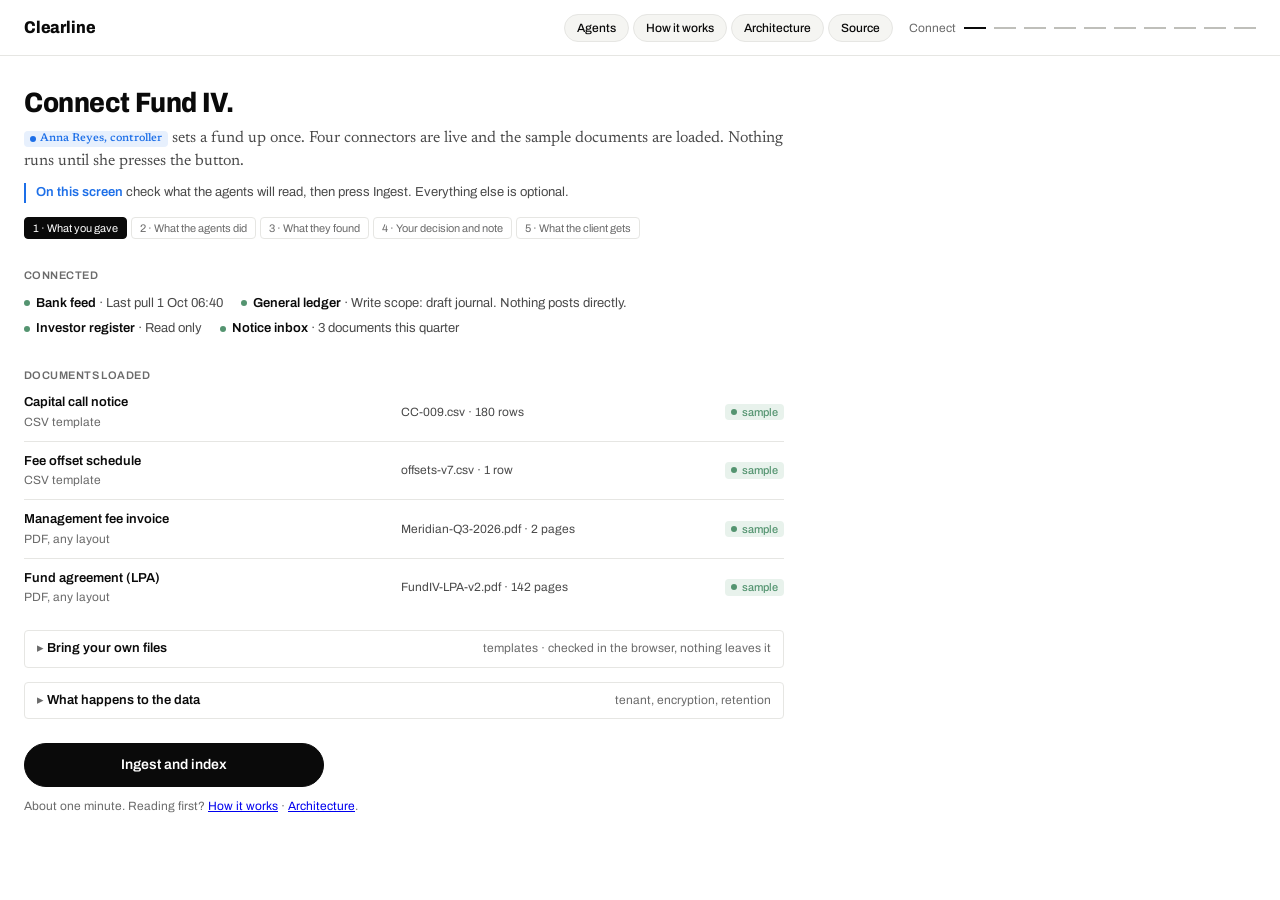
==== commit 21f36449: "Altruist-derived design tokens and a six-width responsive pass Tokens on every page now follow Altru" ====
--- a/index.html
+++ b/index.html
@@ -5,11 +5,12 @@
 <meta name="viewport" content="width=device-width, initial-scale=1, viewport-fit=cover">
 <meta name="description" content="Clearline: agentic fund operations for a private-markets fund administrator. A Luxembourg RAIF, one capital call, four agents, people release. A product demo on synthetic data.">
 <title>Clearline Fund Ops</title>
+<link rel="preconnect" href="https://fonts.googleapis.com"><link rel="preconnect" href="https://fonts.gstatic.com" crossorigin><link rel="stylesheet" href="https://fonts.googleapis.com/css2?family=Archivo:wdth,wght@87.5..100,400..800&family=Newsreader:ital,opsz,wght@0,6..72,400..500;1,6..72,400..500&display=swap">
 </head>
 <body>
 <style>
 /* Clearline, material-first. Relay tokens verbatim. One screen per case: what came in | what the agents did | what you decide. */
-:root{--ink:#1a1a1a;--ink-2:#5c5c5c;--ink-3:#686868;--line:#e4e2dd;--line-strong:#bcb9b2;--surface:#ffffff;--subtle:#f6f5f2;--selected:#ecebe6;--critical:#b3121f;--critical-soft:#fbecec;--positive:#2d6a4f;--positive-soft:#e9f2ed;--caution:#7a5200;--caution-soft:#faf3e1;--agent:#4a3f9a;--agent-soft:#edeaf7;--advisor:#0f5a8a;--advisor-soft:#e6f0f7;--client:#0e6b5e;--client-soft:#e4f1ee;--font:"Helvetica Neue",Helvetica,Arial,system-ui,sans-serif;--radius:2px;--radius-lg:8px;--text-caption:11px;--text-meta:12px;--text-body:13px;--text-lead:14px;--text-brief:15px;--text-heading:16px;--text-brand:17px;--text-stat:20px;--text-stat-lg:24px;--text-title:28px;--text-display:30px;color-scheme:light}
+:root{--ink:#0a0a0a;--ink-2:#4a4a4a;--ink-3:#6b6b6b;--line:#e6e6e3;--line-strong:#bfbfba;--surface:#ffffff;--subtle:#f5f5f2;--selected:#ebebe6;--critical:#c8521b;--critical-soft:#fbeee6;--positive:#549470;--positive-soft:#e8f2ec;--caution:#8a6a1e;--caution-soft:#f6efdc;--agent:#0b2a4a;--agent-soft:#e6ecf3;--advisor:#1d6fe8;--advisor-soft:#e7f0fd;--client:#6b4f2a;--client-soft:#f2ebe0;--font:"Archivo","Helvetica Neue",Helvetica,Arial,system-ui,sans-serif;--font-2:"Newsreader",Georgia,"Times New Roman",serif;--radius:4px;--radius-lg:12px;--text-caption:11px;--text-meta:12px;--text-body:13px;--text-lead:14px;--text-brief:15px;--text-heading:16px;--text-brand:17px;--text-stat:20px;--text-stat-lg:24px;--text-title:28px;--text-display:30px;color-scheme:light}
 *{box-sizing:border-box}
 html{font-family:var(--font)}
 body{margin:0;background:var(--surface);color:var(--ink);font-size:var(--text-lead);line-height:1.5}
@@ -19,17 +20,17 @@
 .tnum{font-variant-numeric:tabular-nums}
 .meta{font-size:var(--text-meta);color:var(--ink-3)}
 .top{position:sticky;top:env(safe-area-inset-top,0px);z-index:5;display:flex;height:56px;align-items:center;gap:16px;border-bottom:1px solid var(--line);background:var(--surface);padding:0 24px}
-.brand{font-size:var(--text-brand);font-weight:600;letter-spacing:-.01em}
+.brand{font-size:var(--text-brand);font-weight:800;font-stretch:90%;letter-spacing:-.01em}
 .about{margin-left:auto;display:flex;gap:4px;font-size:var(--text-meta)}
-.about a{color:var(--ink);text-decoration:none;border:1px solid var(--line);border-radius:var(--radius);padding:4px 10px;background:var(--subtle);white-space:nowrap}.about a:hover{border-color:var(--ink)}
+.about a{color:var(--ink);text-decoration:none;border:1px solid var(--line);border-radius:999px;padding:4px 12px;background:var(--subtle);white-space:nowrap;font-weight:500}.about a:hover{border-color:var(--ink)}
 @media(max-width:600px){.top{flex-wrap:wrap;height:auto;min-height:56px;padding-top:8px;padding-bottom:8px;row-gap:6px}.about{gap:3px;flex-wrap:wrap;justify-content:flex-end}.about a,.about button{padding:4px 7px;font-size:var(--text-caption)}.about a[href*=github]{display:none}.prog span{display:none}}
 .prog{display:flex;align-items:center;gap:8px;font-size:var(--text-meta);color:var(--ink-3)}
 .prog i{display:inline-block;width:22px;height:2px;background:var(--line-strong)}.prog i.on{background:var(--ink)}
 .back{font-size:var(--text-meta);color:var(--ink-3);background:none;border:0;cursor:pointer;padding:0;text-decoration:underline;text-decoration-color:var(--line-strong)}
 main{padding:32px 24px 72px}
 .wrap{max-width:1240px;margin:0 auto}
-h1.t{font-size:var(--text-title);font-weight:300;line-height:1.15;letter-spacing:-.01em}
-.sub{margin-top:6px;color:var(--ink-2)}
+h1.t{font-size:var(--text-title);font-weight:800;font-stretch:90%;line-height:1.1;letter-spacing:-.015em}
+.sub{margin-top:8px;color:var(--ink-2);font-family:var(--font-2);font-size:var(--text-heading);line-height:1.45}
 .cols{display:grid;grid-template-columns:1.2fr 1.1fr .8fr;gap:28px;margin-top:28px;align-items:start}
 .col{min-width:0}
 .col>h2{font-size:var(--text-caption);font-weight:600;letter-spacing:.04em;text-transform:uppercase;color:var(--ink-3);margin-bottom:10px;display:flex;align-items:center;gap:8px}
@@ -70,7 +71,7 @@
 .entry .ft{padding:6px 12px;border-top:1px solid var(--line);font-size:var(--text-caption);color:var(--ink-3)}
 .entry.posted{background:var(--positive-soft);border-color:color-mix(in srgb,var(--positive) 40%,transparent)}
 .entry.dropped{opacity:.55}
-.b{display:inline-flex;min-height:40px;align-items:center;justify-content:center;border-radius:var(--radius);padding:8px 14px;line-height:1.3;font-size:var(--text-lead);border:1px solid var(--ink);background:var(--surface);color:var(--ink);cursor:pointer;width:100%;text-align:center}
+.b{display:inline-flex;min-height:44px;align-items:center;justify-content:center;border-radius:999px;font-weight:600;padding:8px 14px;line-height:1.3;font-size:var(--text-lead);border:1px solid var(--ink);background:var(--surface);color:var(--ink);cursor:pointer;width:100%;text-align:center}
 .b:hover{background:var(--subtle)}
 .b.pri{background:var(--ink);color:var(--surface)}.b.pri:hover{opacity:.85;background:var(--ink)}
 .b+.b{margin-top:8px}
@@ -91,7 +92,7 @@
 .ask{margin-top:16px}
 .ask input{height:40px;width:100%;border:1px solid var(--line-strong);background:var(--surface);padding:0 10px;font-size:var(--text-lead);color:var(--ink);border-radius:var(--radius)}
 .chips{display:flex;gap:6px;flex-wrap:wrap;margin-top:8px}
-.chip{border:1px solid var(--line);background:var(--subtle);padding:4px 10px;font-size:var(--text-meta);color:var(--ink-2);border-radius:var(--radius);cursor:pointer}
+.chip{border:1px solid var(--line);background:var(--subtle);padding:4px 10px;font-size:var(--text-meta);color:var(--ink-2);border-radius:999px;cursor:pointer}
 .chip.on{border-color:var(--ink);color:var(--ink);background:var(--selected)}
 .answer{margin-top:12px;border:1px solid color-mix(in srgb,var(--agent) 30%,transparent);background:color-mix(in srgb,var(--agent-soft) 40%,var(--surface));padding:12px 14px;border-radius:var(--radius);font-size:var(--text-lead);line-height:1.6}
 .answer .s{margin-top:8px;font-size:var(--text-caption);color:var(--ink-3)}
@@ -150,7 +151,7 @@
 .agents .a{border:1px solid var(--line);border-radius:var(--radius);padding:12px;min-width:0}
 .agents .a .n{font-size:var(--text-caption);font-weight:600;color:var(--agent);text-transform:uppercase;letter-spacing:.03em}
 .agents .a .n span{font-weight:400;text-transform:none;letter-spacing:0;color:var(--ink-3)}
-.agents .a .v{font-size:var(--text-stat);font-weight:300;line-height:1.1;margin-top:4px}
+.agents .a .v{font-size:var(--text-stat);font-weight:700;font-stretch:90%;line-height:1.1;margin-top:4px}
 .agents .a .l{font-size:var(--text-meta);color:var(--ink-3);margin-top:2px}
 .policy{margin-top:16px;max-width:960px;border-left:2px solid var(--ink);padding:8px 12px;background:var(--subtle);font-size:var(--text-body);color:var(--ink-2)}
 .policy b{color:var(--ink);font-weight:600}
@@ -198,7 +199,7 @@
 .steps{display:grid;grid-template-columns:repeat(5,1fr);gap:10px;margin-top:16px}
 .step{border-top:2px solid var(--ink);padding-top:8px;min-width:0}
 .step .n{font-size:var(--text-caption);color:var(--ink-3);letter-spacing:.04em;text-transform:uppercase}
-.step .v{font-size:var(--text-stat);font-weight:300;line-height:1.1;margin-top:4px}
+.step .v{font-size:var(--text-stat);font-weight:700;font-stretch:90%;line-height:1.1;margin-top:4px}
 .step .x{margin-top:4px;font-size:var(--text-meta);color:var(--ink-2)}
 .fb{margin-top:16px;border-top:1px solid var(--line);padding-top:12px}
 .fb .meta{margin-bottom:6px}
@@ -213,7 +214,7 @@
 .learn table td,.learn table th{vertical-align:top}
 .learn td.w{color:var(--ink-2);font-size:var(--text-meta)}
 .kpi{display:flex;gap:28px;flex-wrap:wrap;margin-top:14px}
-.kpi .v{font-size:var(--text-stat-lg);font-weight:300;line-height:1.1}.kpi .l{font-size:var(--text-meta);color:var(--ink-3);margin-top:2px}
+.kpi .v{font-size:var(--text-stat-lg);font-weight:700;font-stretch:90%;line-height:1.1}.kpi .l{font-size:var(--text-meta);color:var(--ink-3);margin-top:2px}
 .fold{margin-top:14px;border:1px solid var(--line);border-radius:var(--radius)}
 .fold>summary{cursor:pointer;padding:8px 12px;font-size:var(--text-body);color:var(--ink-2);list-style:none;display:flex;justify-content:space-between;gap:8px;flex-wrap:wrap}
 .fold>summary::-webkit-details-marker{display:none}
@@ -229,7 +230,7 @@
 tr.exc td{background:var(--caution-soft)}
 tr.exc td:first-child{box-shadow:inset 3px 0 0 var(--caution)}
 tr.dim td{color:var(--ink-3)}
-@media(max-width:960px){.grid2,.steps{grid-template-columns:1fr}.uprow{grid-template-columns:1fr;gap:4px}.agents{grid-template-columns:repeat(2,1fr)}.beats{grid-template-columns:1fr}.cols{grid-template-columns:1fr}.top{padding:0 16px}main{padding:20px 16px 60px}.prog i{display:none}.toast{top:calc(64px + env(safe-area-inset-top,0px));bottom:auto}}
+@media(max-width:960px){.grid2,.steps{grid-template-columns:1fr}.steps{display:flex;flex-direction:column}.uprow{grid-template-columns:1fr;gap:4px}.agents{grid-template-columns:repeat(2,1fr)}.beats{grid-template-columns:1fr}.cols{grid-template-columns:1fr}.top{padding:0 16px}main{padding:20px 16px 60px}.prog i{display:none}.toast{top:calc(64px + env(safe-area-inset-top,0px));bottom:auto}}
 /* agents roster */
 .roster{display:grid;grid-template-columns:repeat(2,1fr);gap:12px;margin-top:12px}
 .ag{border:1px solid var(--line);border-radius:var(--radius);padding:12px 14px;min-width:0;font-size:var(--text-body)}
@@ -268,7 +269,7 @@
 .scale{display:grid;grid-template-columns:repeat(4,1fr);gap:12px;margin-top:12px}
 .scale .a{border:1px solid var(--line);border-radius:var(--radius);padding:10px 12px;min-width:0}
 .scale .a .n{font-size:var(--text-caption);color:var(--ink-3);text-transform:uppercase;letter-spacing:.04em}
-.scale .a .v{font-size:var(--text-stat);font-weight:300;line-height:1.1;margin-top:4px}
+.scale .a .v{font-size:var(--text-stat);font-weight:700;font-stretch:90%;line-height:1.1;margin-top:4px}
 .scale .a .l{font-size:var(--text-meta);color:var(--ink-2);margin-top:2px}
 .stages{display:grid;grid-template-columns:repeat(7,1fr);gap:6px;margin-top:12px}
 .stages .s{border-top:2px solid var(--ink);padding-top:6px;min-width:0}
@@ -281,7 +282,7 @@
 @media (prefers-reduced-motion: reduce){.toast{transition:none}}
 </style>
 
-<header class="top"><span class="brand">Clearline</span><button class="back hidden" id="back">Back</button><nav class="about" aria-label="About"><button class="back" id="agentsLink" style="border:1px solid var(--line);border-radius:var(--radius);padding:4px 10px;background:var(--subtle);text-decoration:none;color:var(--ink)">Agents</button><a href="how-it-works.html">How it works</a><a href="architecture.html">Architecture</a><a href="https://github.com/nikjain15/clearline">Source</a></nav><span class="prog" id="prog"></span></header>
+<header class="top"><span class="brand">Clearline</span><button class="back hidden" id="back">Back</button><nav class="about" aria-label="About"><button class="back" id="agentsLink" style="border:1px solid var(--line);border-radius:999px;padding:4px 12px;background:var(--subtle);text-decoration:none;color:var(--ink);font-weight:500">Agents</button><a href="how-it-works.html">How it works</a><a href="architecture.html">Architecture</a><a href="https://github.com/nikjain15/clearline">Source</a></nav><span class="prog" id="prog"></span></header>
 <main><div class="wrap" id="content"></div></main>
 <div class="toast" id="toast" role="status" aria-live="polite"></div>
 
